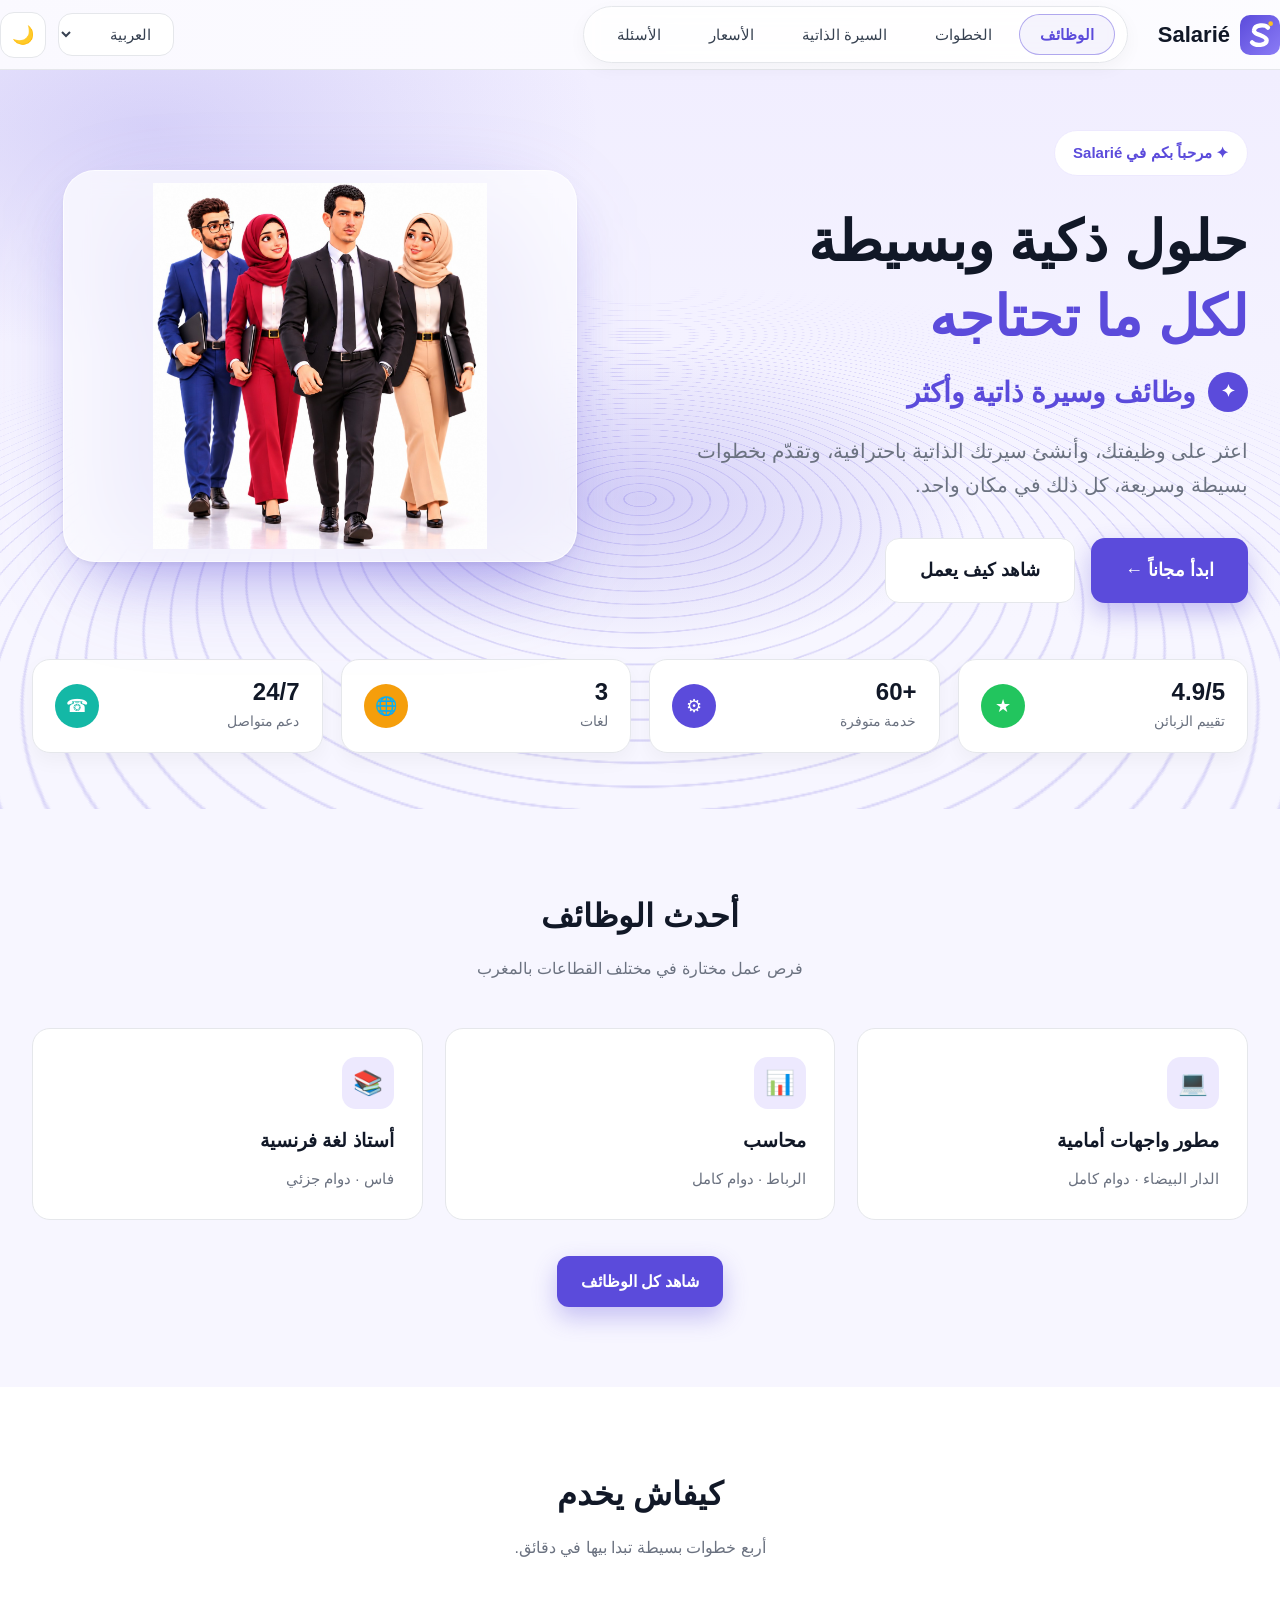
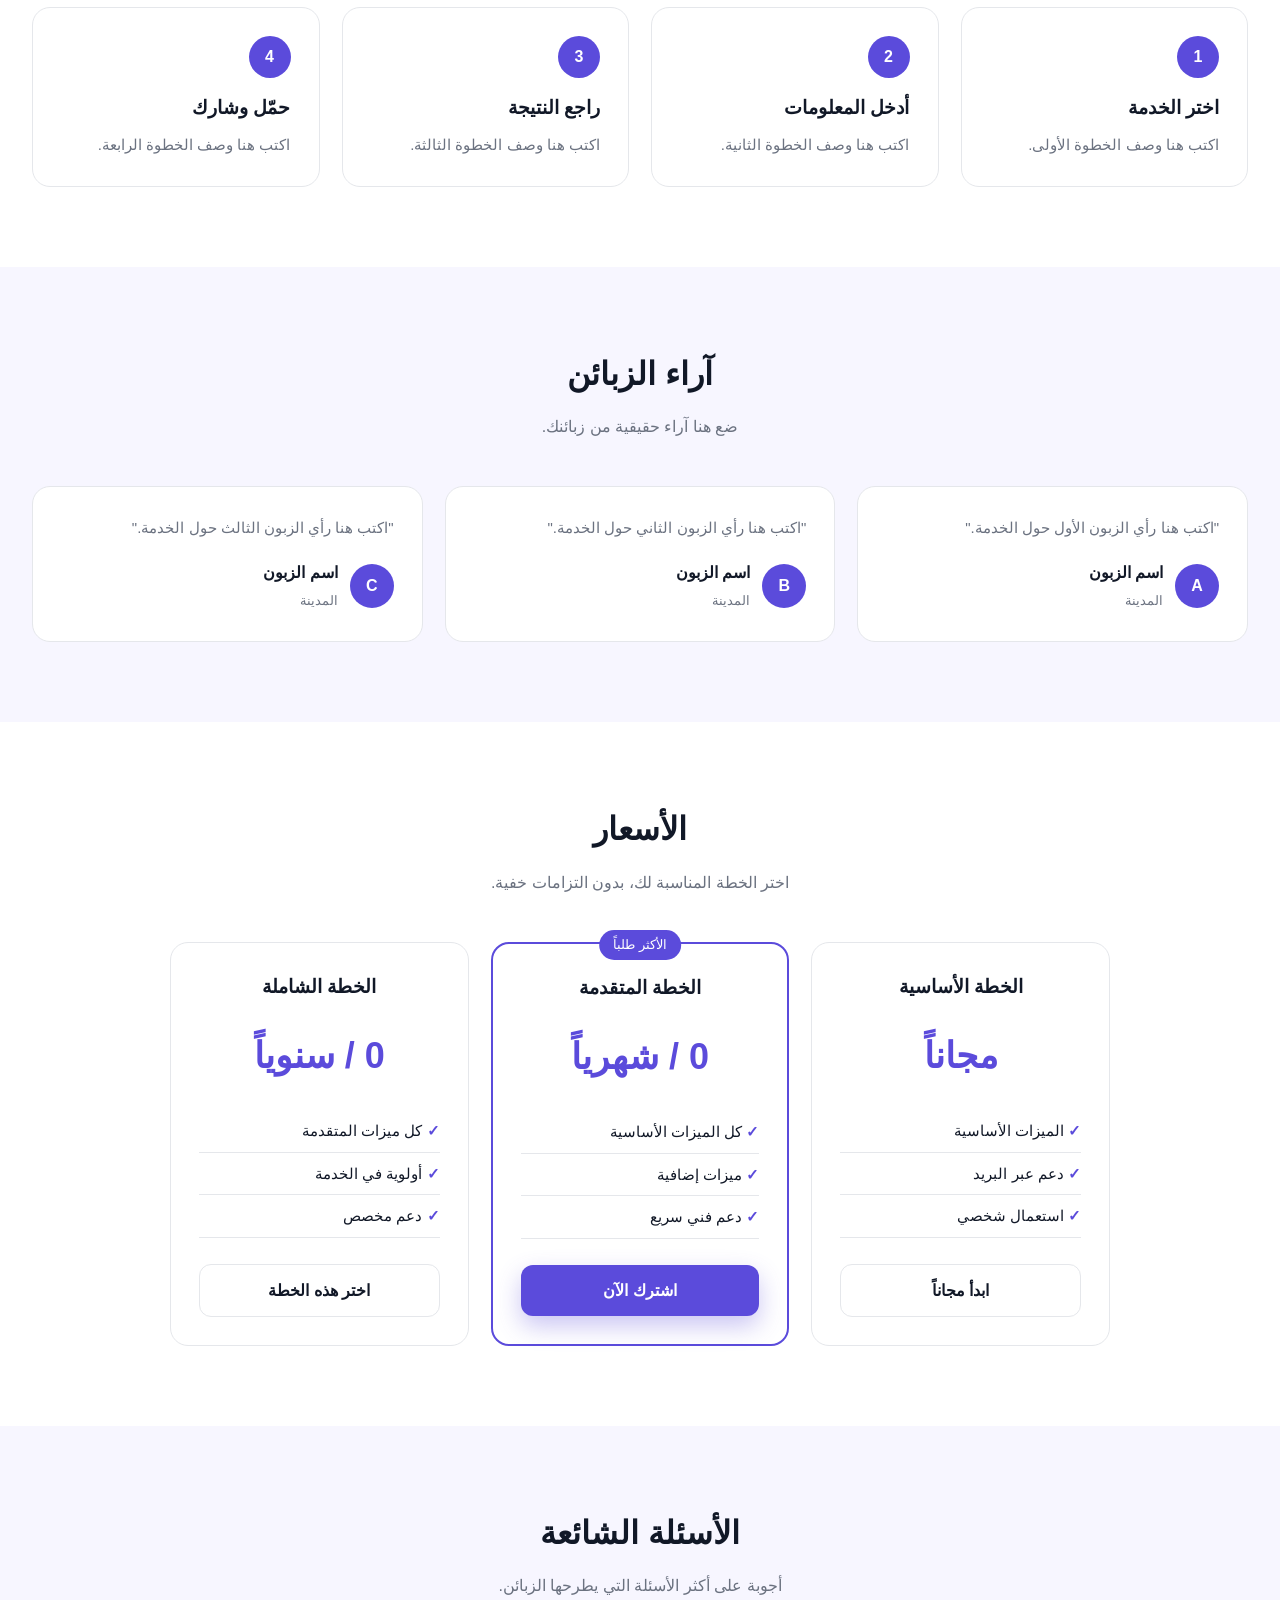
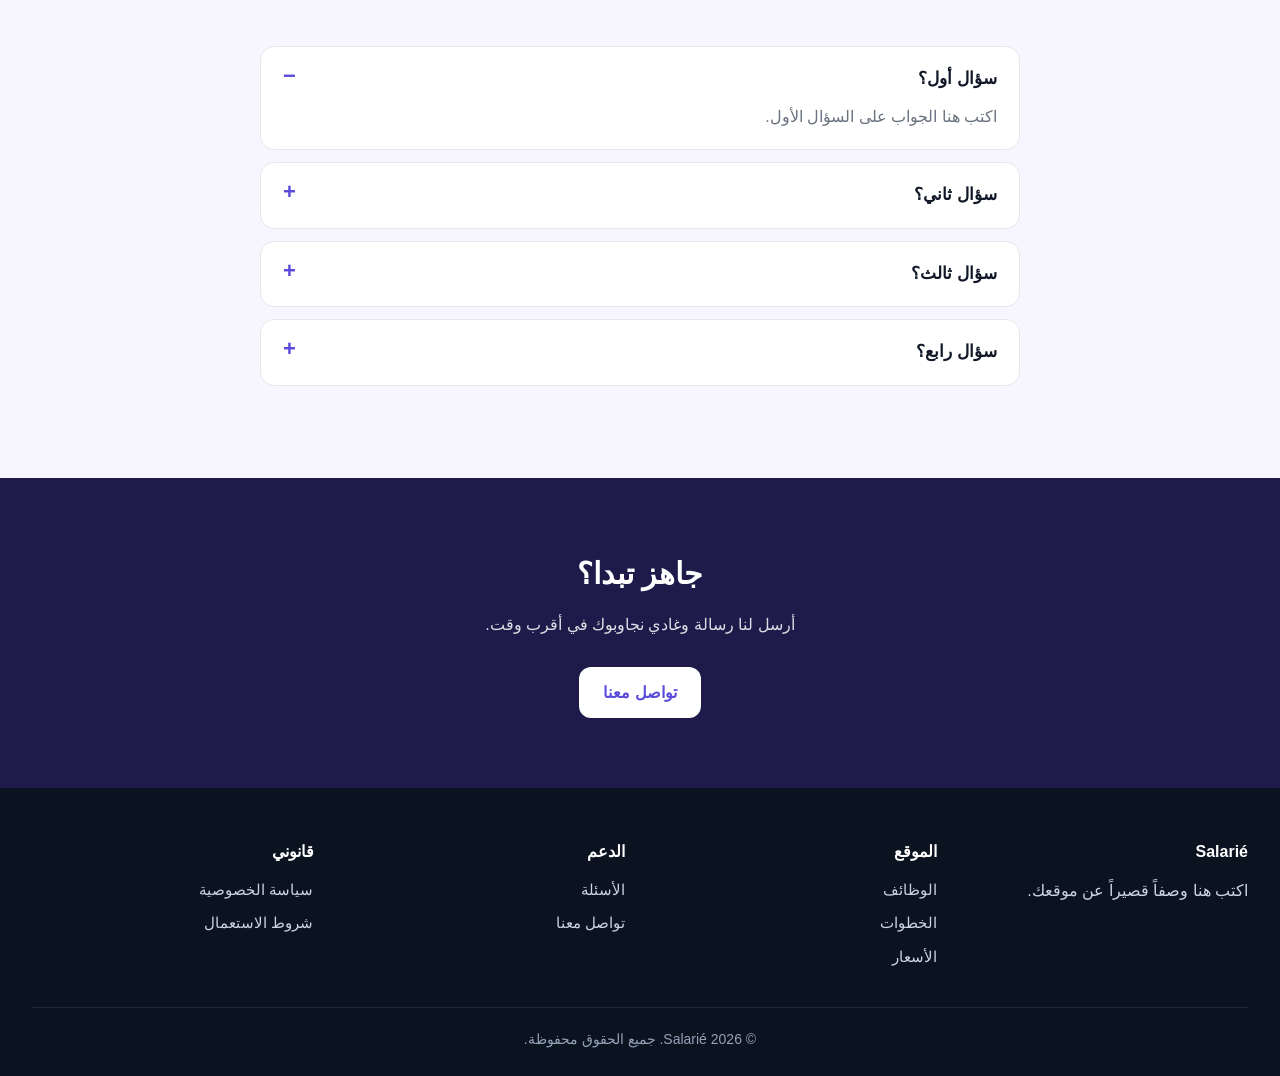
==== index.html @ 0818d5c4 "Add files via upload" ====
<!DOCTYPE html>
<html lang="ar" dir="rtl">
<head>
<meta charset="UTF-8">
<meta name="viewport" content="width=device-width, initial-scale=1.0">
<title>Salarié</title>
<meta name="description" content="Salarié: منصة للبحث عن الوظائف مع أداة لإنشاء السيرة الذاتية والتقديم بسهولة.">
<style>
:root{--primary:#5b4bdb;--primary-dark:#4a3ccc;--ink:#111827;--text2:#374151;--muted:#6b7280;--line:#e5e7eb;--bg:#f7f6ff;--hero-top:#f1eeff;--card:#ffffff;--alt:#ffffff;--pill:#ffffff;--soft:#ede9fe;--glow:#ddd6fe}
:root[data-theme="dark"]{--primary:#7c6cf0;--primary-dark:#6d5ce6;--ink:#f9fafb;--text2:#e5e7eb;--muted:#9ca3af;--line:#1f2937;--bg:#0b1020;--hero-top:#17133a;--card:#111827;--alt:#0f172a;--pill:#111827;--soft:#312e81;--glow:#312e81}
*{box-sizing:border-box;margin:0;padding:0}
html{scroll-behavior:smooth}
body{font-family:Tahoma,Arial,sans-serif;color:var(--ink);background:var(--bg);line-height:1.7;transition:background .3s,color .3s}
a{color:inherit;text-decoration:none}
button,select{font-family:inherit}
.container{max-width:1400px;margin:auto;padding:0 32px}

/* Header */
header{background:var(--card);border-bottom:1px solid var(--line);position:sticky;top:0;z-index:20}
.nav{display:flex;justify-content:space-between;align-items:center;gap:16px;flex-wrap:wrap;padding:6px 0}
.nav-main{display:flex;align-items:center;gap:30px;flex-wrap:wrap}
.logo{display:flex;align-items:center;gap:10px;font-size:22px;font-weight:bold;color:var(--ink)}
.logo-mark{width:40px;height:40px;flex-shrink:0}
.pill-links{display:flex;align-items:center;gap:24px;background:var(--pill);border:1px solid var(--line);border-radius:999px;padding:11px 28px;box-shadow:0 6px 18px rgba(0,0,0,.04)}
.pill-links a{color:var(--text2);font-size:15px;white-space:nowrap}
.pill-links a:hover{color:var(--primary)}
.nav-right{display:flex;align-items:center;gap:12px}
.lang{background:var(--card);color:var(--text2);border:1px solid var(--line);border-radius:14px;padding:11px 18px;font-size:15px;cursor:pointer}
.theme-btn{width:46px;height:46px;border-radius:14px;border:1px solid var(--line);background:var(--card);cursor:pointer;font-size:18px;display:inline-flex;align-items:center;justify-content:center}

/* Jobs dropdown */
.dropdown{position:relative}
.dropdown-menu{position:absolute;top:100%;left:50%;transform:translateX(-50%);min-width:190px;margin-top:12px;padding:8px;background:var(--card);border:1px solid var(--line);border-radius:14px;box-shadow:0 14px 30px rgba(0,0,0,.12);display:none;flex-direction:column;gap:4px;z-index:30}
.dropdown-menu::before{content:"";position:absolute;top:-12px;left:0;right:0;height:12px}
.dropdown:hover .dropdown-menu,.dropdown:focus-within .dropdown-menu{display:flex}
.dropdown-menu a{padding:10px 14px;border-radius:10px;color:var(--text2);white-space:nowrap}
.dropdown-menu a:hover{background:var(--soft);color:var(--primary)}

/* Buttons */
.btn{display:inline-flex;align-items:center;justify-content:center;gap:8px;padding:16px 34px;border-radius:14px;font-weight:bold;font-size:18px;transition:.2s;cursor:pointer;border:none}
.btn-primary{background:var(--primary);color:#fff;box-shadow:0 10px 24px rgba(91,75,219,.32)}
.btn-primary:hover{background:var(--primary-dark)}
.btn-ghost{background:var(--card);color:var(--ink);border:1px solid var(--line)}
.btn-ghost:hover{border-color:var(--primary);color:var(--primary)}
.btn-sm{padding:12px 24px;font-size:16px;border-radius:12px}

/* Hero */
.hero{position:relative;overflow:hidden;background:linear-gradient(180deg,var(--hero-top) 0%,var(--bg) 75%);padding:60px 0 56px}
.hero::before{content:"";position:absolute;inset:-10%;background:repeating-radial-gradient(circle at 78% 55%,transparent 0 40px,rgba(91,75,219,.12) 40px 41px);animation:rings 22s ease-in-out infinite;pointer-events:none}
@keyframes rings{0%{transform:scale(1)}50%{transform:scale(1.03) translate(-10px,6px)}100%{transform:scale(1)}}
.hero .container{position:relative;z-index:1}
.hero-grid{display:grid;grid-template-columns:1fr 1fr;gap:64px;align-items:center}
.hero-text{text-align:start}
.badge-pill{display:inline-flex;align-items:center;gap:8px;background:var(--card);border:1px solid var(--soft);color:var(--primary);padding:9px 18px;border-radius:999px;font-size:15px;font-weight:bold;margin-bottom:28px}
.hero h1{font-size:56px;line-height:1.35;font-weight:800;margin-bottom:14px}
.hero h1 .accent{color:var(--primary)}
.accent-line{display:inline-flex;align-items:center;gap:12px;font-size:28px;font-weight:bold;color:var(--primary);margin-bottom:18px}
.accent-line i{width:40px;height:40px;border-radius:50%;background:var(--primary);color:#fff;display:inline-flex;align-items:center;justify-content:center;font-style:normal;font-size:17px}
.hero-text p{font-size:20px;color:var(--muted);max-width:640px;margin-bottom:36px}
.hero-actions{display:flex;gap:16px;flex-wrap:wrap}
#rotate{display:inline-block;transition:opacity .4s ease,transform .4s ease}
#rotate.out{opacity:0;transform:translateY(-8px)}

.visual{position:relative;background:var(--card);border:1px solid var(--line);border-radius:28px;box-shadow:0 24px 60px rgba(91,75,219,.14);aspect-ratio:1.18;display:flex;align-items:center;justify-content:center;padding:22px;overflow:hidden}
.art-img{width:100%;height:100%;object-fit:contain;display:block}

/* Stats */
.stats{display:grid;grid-template-columns:repeat(4,1fr);gap:18px;margin-top:56px}
.stat{background:var(--card);border:1px solid var(--line);border-radius:18px;padding:18px 22px;display:flex;align-items:center;justify-content:space-between;gap:12px;box-shadow:0 8px 20px rgba(0,0,0,.04)}
.stat strong{display:block;font-size:24px;line-height:1.2}
.stat span{font-size:14px;color:var(--muted)}
.si{width:44px;height:44px;border-radius:50%;display:flex;align-items:center;justify-content:center;color:#fff;font-size:18px;flex-shrink:0}
.si.green{background:#22c55e}
.si.purple{background:var(--primary)}
.si.orange{background:#f59e0b}
.si.teal{background:#14b8a6}

/* Sections */
section{padding:80px 0}
.alt{background:var(--alt)}
.title{text-align:center;margin-bottom:12px;font-size:32px}
.lead{text-align:center;color:var(--muted);max-width:620px;margin:0 auto 46px}
.grid{display:grid;grid-template-columns:repeat(auto-fit,minmax(260px,1fr));gap:22px}
.card{background:var(--card);border:1px solid var(--line);border-radius:18px;padding:28px;transition:.2s}
.card:hover{transform:translateY(-4px);box-shadow:0 10px 25px rgba(0,0,0,.06)}
.card h3{font-size:19px;margin-bottom:8px}
.card p{color:var(--muted);font-size:15px}
.icon{width:52px;height:52px;border-radius:14px;background:var(--soft);display:flex;align-items:center;justify-content:center;font-size:24px;margin-bottom:16px}
.step-num{width:42px;height:42px;border-radius:50%;background:var(--primary);color:#fff;display:flex;align-items:center;justify-content:center;font-weight:bold;margin-bottom:14px}
.quote{font-size:16px;margin-bottom:18px}
.person{display:flex;align-items:center;gap:12px}
.avatar{width:44px;height:44px;border-radius:50%;background:var(--primary);color:#fff;display:flex;align-items:center;justify-content:center;font-weight:bold}
.person small{color:var(--muted)}

/* Pricing */
.plan{text-align:center;display:flex;flex-direction:column;position:relative}
.plan .price{font-size:36px;font-weight:bold;color:var(--primary);margin:14px 0 4px}
.plan ul{list-style:none;margin:20px 0 26px;text-align:start;flex:1}
.plan li{padding:8px 0;border-bottom:1px solid var(--line);font-size:15px}
.plan li::before{content:"✓ ";color:var(--primary);font-weight:bold}
.featured{border:2px solid var(--primary)}
.badge{position:absolute;top:-14px;left:50%;transform:translateX(-50%);background:var(--primary);color:#fff;padding:4px 14px;border-radius:999px;font-size:13px;white-space:nowrap}

/* FAQ */
.faq{max-width:760px;margin:auto}
details{background:var(--card);border:1px solid var(--line);border-radius:14px;padding:18px 22px;margin-bottom:12px}
summary{cursor:pointer;font-weight:bold;font-size:17px;list-style:none}
summary::-webkit-details-marker{display:none}
summary::after{content:"+";float:inline-end;color:var(--primary);font-size:22px;line-height:1}
details[open] summary::after{content:"−"}
details p{margin-top:10px;color:var(--muted)}

/* CTA */
.cta{background:#1e1b4b;color:#fff;text-align:center;padding:70px 20px}
.cta h2{font-size:30px;margin-bottom:12px}
.cta p{opacity:.85;margin-bottom:28px}
.cta .btn-primary{background:#fff;color:var(--primary);box-shadow:none}

/* Footer */
footer{background:#0b1220;color:#cbd5e1;padding:50px 0 24px}
.foot{display:grid;grid-template-columns:repeat(auto-fit,minmax(200px,1fr));gap:30px;margin-bottom:30px}
footer h4{color:#fff;margin-bottom:12px}
footer a{display:block;color:#cbd5e1;margin-bottom:8px;font-size:15px}
footer a:hover{color:#fff}
.copy{text-align:center;border-top:1px solid #1f2937;padding-top:20px;font-size:14px;color:#94a3b8}

@media(max-width:1000px){
  .hero-grid{grid-template-columns:1fr}
  .hero-text{text-align:center}
  .hero-text p{margin-left:auto;margin-right:auto}
  .hero-actions{justify-content:center}
  .accent-line{justify-content:center}
  .badge-pill{margin-left:auto;margin-right:auto}
  .visual{aspect-ratio:auto;height:440px}
  .stats{grid-template-columns:repeat(2,1fr)}
  .pill-links{display:none}
}
@media(max-width:600px){
  .container{padding:0 18px}
  .hero h1{font-size:34px}
  .title{font-size:26px}
}

/* Top bar takes a soft tint */
header{background:linear-gradient(90deg,color-mix(in srgb,var(--hero-top) 35%,var(--card)) 0%,color-mix(in srgb,var(--bg) 35%,var(--card)) 100%)}
header .container{position:relative;z-index:1}

/* ===== Animated vortex circles (hero) ===== */
.hero::before{content:none;animation:none}
.hero{isolation:isolate;
  background:
   radial-gradient(38% 30% at 50% 58%,color-mix(in srgb,var(--primary) 22%,transparent) 0%,transparent 70%),
   radial-gradient(50% 44% at 12% 8%,color-mix(in srgb,var(--primary) 18%,transparent) 0%,transparent 70%),
   linear-gradient(180deg,var(--hero-top) 0%,var(--bg) 75%)}
.hero-vortex{position:absolute;left:50%;top:58%;width:150%;aspect-ratio:1;z-index:0;pointer-events:none;
  transform:translate(-50%,-50%) perspective(760px) rotateX(62deg);transform-origin:50% 50%;opacity:.55;
  -webkit-mask-image:radial-gradient(closest-side,#000 50%,transparent 100%);
          mask-image:radial-gradient(closest-side,#000 50%,transparent 100%)}
.hero-vortex::before{content:"";position:absolute;inset:-20%;
  background:repeating-radial-gradient(circle at 50% 50%,transparent 0,transparent 15px,
   color-mix(in srgb,var(--primary) 34%,transparent) 15.5px,color-mix(in srgb,var(--primary) 34%,transparent) 16.5px,
   transparent 17px,transparent 18px)}
@media (prefers-reduced-motion:no-preference){.hero-vortex::before{animation:vortexBreathe 9s ease-in-out infinite}}
@keyframes vortexBreathe{0%,100%{transform:scale(1);opacity:.9}50%{transform:scale(1.045);opacity:1}}


/* ===== Nav pill: outlined active link like the reference ===== */
.pill-links{gap:6px;padding:7px 12px;background:color-mix(in srgb,var(--pill) 78%,transparent);-webkit-backdrop-filter:blur(8px);backdrop-filter:blur(8px)}
.pill-links>a,.pill-links>.dropdown>a{display:inline-block;padding:9px 20px;border:1.5px solid transparent;border-radius:999px;color:var(--text2);font-size:15px;line-height:1.4;transition:border-color .2s,color .2s,background .2s}
.pill-links>a:hover,.pill-links>.dropdown:hover>a,.pill-links>a:focus-visible,.pill-links>.dropdown>a:focus-visible,
.pill-links>a.active,.pill-links>.dropdown>a.active{border-color:color-mix(in srgb,var(--primary) 45%,transparent);color:var(--primary);background:color-mix(in srgb,var(--primary) 6%,transparent)}
.pill-links>a.active,.pill-links>.dropdown>a.active{font-weight:600}

/* Hero image frame: 4:3 image, rounded corners, glass card and soft glow */
.visual-wrap{position:relative;isolation:isolate;width:fit-content;max-width:100%;justify-self:center}
.visual-glow{position:absolute;left:6%;right:6%;top:12%;bottom:-2%;background:color-mix(in srgb,var(--primary) 30%,transparent);filter:blur(48px);border-radius:40px;z-index:-1;pointer-events:none}
.visual{position:relative;z-index:1;width:auto;height:auto;aspect-ratio:auto;padding:12px;border-radius:2rem;overflow:visible;background:color-mix(in srgb,var(--card) 72%,transparent);-webkit-backdrop-filter:blur(12px);backdrop-filter:blur(12px);border:1px solid color-mix(in srgb,#ffffff 70%,transparent);box-shadow:0 2px 4px color-mix(in srgb,var(--ink) 5%,transparent),0 28px 54px -26px color-mix(in srgb,var(--primary) 38%,transparent)}
.art-img{display:block;width:488px;max-width:100%;height:auto;aspect-ratio:4/3;object-fit:contain;border-radius:1.5rem}
@media(max-width:1000px){.visual-wrap{width:100%}.art-img{width:100%}}
</style>
</head>
<body>

<header>
  <div class="container nav">
    <div class="nav-main">
      <a class="logo" href="#">
        <svg class="logo-mark" viewBox="0 0 120 120" aria-hidden="true">
          <defs>
            <linearGradient id="lbg" x1="0" y1="0" x2="1" y2="1">
              <stop offset="0" stop-color="#5b4bdb"/>
              <stop offset="1" stop-color="#8b7cf6"/>
            </linearGradient>
          </defs>
          <rect width="120" height="120" rx="30" fill="url(#lbg)"/>
          <path d="M84 38 C76 28 44 28 42 46 C40 60 80 60 80 76 C80 92 46 94 36 82" fill="none" stroke="#ffffff" stroke-width="13" stroke-linecap="round" stroke-linejoin="round"/>
          <circle cx="92" cy="26" r="7" fill="#fbbf24"/>
        </svg>
        <span>Salarié</span>
      </a>
      <nav class="pill-links">
        <div class="dropdown">
          <a class="active" href="#jobs" data-i18n="nav.jobs">الوظائف</a>
          <div class="dropdown-menu">
            <a href="jobs.html?sector=public" data-i18n="sector.public">القطاع العام</a>
            <a href="jobs.html?sector=private" data-i18n="sector.private">القطاع الخاص</a>
          </div>
        </div>
        <a href="#steps" data-i18n="nav.steps">الخطوات</a>
        <a href="jobs.html#cv" data-i18n="nav.cv">السيرة الذاتية</a>
        <a href="#pricing" data-i18n="nav.pricing">الأسعار</a>
        <a href="#faq" data-i18n="nav.faq">الأسئلة</a>
      </nav>
    </div>
    <div class="nav-right">
      <select class="lang" id="langSelect" aria-label="Language">
        <option value="ar">العربية</option>
        <option value="fr">Français</option>
        <option value="en">English</option>
      </select>
      <button class="theme-btn" id="themeBtn" type="button" aria-label="Dark mode">🌙</button>
    </div>
  </div>
</header>

<div class="hero">
  <div class="hero-vortex"></div>
  <div class="container">
    <div class="hero-grid">
      <div class="hero-text">
        <span class="badge-pill" data-i18n="hero.pill">✦ مرحباً بكم في Salarié</span>
        <h1><span id="h1a" data-i18n="hero.h1">حلول ذكية وبسيطة</span><br><span class="accent" id="rotate">لكل ما تحتاجه</span></h1>
        <div class="accent-line"><i>✦</i><span data-i18n="hero.accent">وظائف وسيرة ذاتية وأكثر</span></div>
        <p data-i18n="hero.lead">اعثر على وظيفتك، وأنشئ سيرتك الذاتية باحترافية، وتقدّم بخطوات بسيطة وسريعة، كل ذلك في مكان واحد.</p>
        <div class="hero-actions">
          <a class="btn btn-primary" href="#jobs" data-i18n="hero.btn1">ابدأ مجاناً ←</a>
          <a class="btn btn-ghost" href="#steps" data-i18n="hero.btn2">شاهد كيف يعمل</a>
        </div>
      </div>
      <div class="visual-wrap"><div class="visual-glow" aria-hidden="true"></div><div class="visual">
        <img class="art-img" src="hero-teachers.jpg" alt="مجموعة من المعلمين والمعلمات يسيرون معاً" data-i18n-alt="hero.alt">
      </div></div>
    </div>

    <div class="stats">
      <div class="stat"><div><strong>4.9/5</strong><span data-i18n="stat.rating">تقييم الزبائن</span></div><div class="si green">★</div></div>
      <div class="stat"><div><strong>+60</strong><span data-i18n="stat.services">خدمة متوفرة</span></div><div class="si purple">⚙</div></div>
      <div class="stat"><div><strong>3</strong><span data-i18n="stat.languages">لغات</span></div><div class="si orange">🌐</div></div>
      <div class="stat"><div><strong>24/7</strong><span data-i18n="stat.support">دعم متواصل</span></div><div class="si teal">☎</div></div>
    </div>
  </div>
</div>

<section id="jobs">
  <div class="container">
    <h2 class="title" data-i18n="jobs.title">أحدث الوظائف</h2>
    <p class="lead" data-i18n="jobs.lead">فرص عمل مختارة في مختلف القطاعات بالمغرب</p>
    <div class="grid">
      <div class="card"><div class="icon">💻</div><h3 data-i18n="job1.title">مطور واجهات أمامية</h3><p data-i18n="job1.meta">الدار البيضاء · دوام كامل</p></div>
      <div class="card"><div class="icon">📊</div><h3 data-i18n="job2.title">محاسب</h3><p data-i18n="job2.meta">الرباط · دوام كامل</p></div>
      <div class="card"><div class="icon">📚</div><h3 data-i18n="job3.title">أستاذ لغة فرنسية</h3><p data-i18n="job3.meta">فاس · دوام جزئي</p></div>
    </div>
    <div style="text-align:center;margin-top:36px">
      <a class="btn btn-primary btn-sm" href="jobs.html" data-i18n="jobs.more">شاهد كل الوظائف</a>
    </div>
  </div>
</section>

<section id="steps" class="alt">
  <div class="container">
    <h2 class="title" data-i18n="steps.title">كيفاش يخدم</h2>
    <p class="lead" data-i18n="steps.lead">أربع خطوات بسيطة تبدا بيها في دقائق.</p>
    <div class="grid">
      <div class="card"><div class="step-num">1</div><h3 data-i18n="step1.title">اختر الخدمة</h3><p data-i18n="step1.text">اكتب هنا وصف الخطوة الأولى.</p></div>
      <div class="card"><div class="step-num">2</div><h3 data-i18n="step2.title">أدخل المعلومات</h3><p data-i18n="step2.text">اكتب هنا وصف الخطوة الثانية.</p></div>
      <div class="card"><div class="step-num">3</div><h3 data-i18n="step3.title">راجع النتيجة</h3><p data-i18n="step3.text">اكتب هنا وصف الخطوة الثالثة.</p></div>
      <div class="card"><div class="step-num">4</div><h3 data-i18n="step4.title">حمّل وشارك</h3><p data-i18n="step4.text">اكتب هنا وصف الخطوة الرابعة.</p></div>
    </div>
  </div>
</section>

<section id="testimonials">
  <div class="container">
    <h2 class="title" data-i18n="testi.title">آراء الزبائن</h2>
    <p class="lead" data-i18n="testi.lead">ضع هنا آراء حقيقية من زبائنك.</p>
    <div class="grid">
      <div class="card"><p class="quote" data-i18n="testi.q1">"اكتب هنا رأي الزبون الأول حول الخدمة."</p><div class="person"><div class="avatar">A</div><div><strong data-i18n="testi.name">اسم الزبون</strong><br><small data-i18n="testi.city">المدينة</small></div></div></div>
      <div class="card"><p class="quote" data-i18n="testi.q2">"اكتب هنا رأي الزبون الثاني حول الخدمة."</p><div class="person"><div class="avatar">B</div><div><strong data-i18n="testi.name">اسم الزبون</strong><br><small data-i18n="testi.city">المدينة</small></div></div></div>
      <div class="card"><p class="quote" data-i18n="testi.q3">"اكتب هنا رأي الزبون الثالث حول الخدمة."</p><div class="person"><div class="avatar">C</div><div><strong data-i18n="testi.name">اسم الزبون</strong><br><small data-i18n="testi.city">المدينة</small></div></div></div>
    </div>
  </div>
</section>

<section id="pricing" class="alt">
  <div class="container">
    <h2 class="title" data-i18n="pricing.title">الأسعار</h2>
    <p class="lead" data-i18n="pricing.lead">اختر الخطة المناسبة لك، بدون التزامات خفية.</p>
    <div class="grid" style="max-width:940px;margin:auto">
      <div class="card plan">
        <h3 data-i18n="plan1.name">الخطة الأساسية</h3>
        <div class="price" data-i18n="plan1.price">مجاناً</div>
        <ul><li data-i18n="plan1.b1">الميزات الأساسية</li><li data-i18n="plan1.b2">دعم عبر البريد</li><li data-i18n="plan1.b3">استعمال شخصي</li></ul>
        <a class="btn btn-ghost btn-sm" href="#contact" style="justify-content:center" data-i18n="plan1.cta">ابدأ مجاناً</a>
      </div>
      <div class="card plan featured">
        <span class="badge" data-i18n="pricing.badge">الأكثر طلباً</span>
        <h3 data-i18n="plan2.name">الخطة المتقدمة</h3>
        <div class="price" data-i18n="plan2.price">0 / شهرياً</div>
        <ul><li data-i18n="plan2.b1">كل الميزات الأساسية</li><li data-i18n="plan2.b2">ميزات إضافية</li><li data-i18n="plan2.b3">دعم فني سريع</li></ul>
        <a class="btn btn-primary btn-sm" href="#contact" style="justify-content:center" data-i18n="plan2.cta">اشترك الآن</a>
      </div>
      <div class="card plan">
        <h3 data-i18n="plan3.name">الخطة الشاملة</h3>
        <div class="price" data-i18n="plan3.price">0 / سنوياً</div>
        <ul><li data-i18n="plan3.b1">كل ميزات المتقدمة</li><li data-i18n="plan3.b2">أولوية في الخدمة</li><li data-i18n="plan3.b3">دعم مخصص</li></ul>
        <a class="btn btn-ghost btn-sm" href="#contact" style="justify-content:center" data-i18n="plan3.cta">اختر هذه الخطة</a>
      </div>
    </div>
  </div>
</section>

<section id="faq">
  <div class="container">
    <h2 class="title" data-i18n="faq.title">الأسئلة الشائعة</h2>
    <p class="lead" data-i18n="faq.lead">أجوبة على أكثر الأسئلة التي يطرحها الزبائن.</p>
    <div class="faq">
      <details open><summary data-i18n="faq.q1">سؤال أول؟</summary><p data-i18n="faq.a1">اكتب هنا الجواب على السؤال الأول.</p></details>
      <details><summary data-i18n="faq.q2">سؤال ثاني؟</summary><p data-i18n="faq.a2">اكتب هنا الجواب على السؤال الثاني.</p></details>
      <details><summary data-i18n="faq.q3">سؤال ثالث؟</summary><p data-i18n="faq.a3">اكتب هنا الجواب على السؤال الثالث.</p></details>
      <details><summary data-i18n="faq.q4">سؤال رابع؟</summary><p data-i18n="faq.a4">اكتب هنا الجواب على السؤال الرابع.</p></details>
    </div>
  </div>
</section>

<div class="cta" id="contact">
  <h2 data-i18n="cta.title">جاهز تبدا؟</h2>
  <p data-i18n="cta.text">أرسل لنا رسالة وغادي نجاوبوك في أقرب وقت.</p>
  <a class="btn btn-primary btn-sm" href="mailto:contact@example.com" data-i18n="cta.btn">تواصل معنا</a>
</div>

<footer>
  <div class="container">
    <div class="foot">
      <div>
        <h4>Salarié</h4>
        <p data-i18n="footer.desc">اكتب هنا وصفاً قصيراً عن موقعك.</p>
      </div>
      <div>
        <h4 data-i18n="footer.h2">الموقع</h4>
        <a href="#jobs" data-i18n="nav.jobs">الوظائف</a>
        <a href="#steps" data-i18n="nav.steps">الخطوات</a>
        <a href="#pricing" data-i18n="nav.pricing">الأسعار</a>
      </div>
      <div>
        <h4 data-i18n="footer.h3">الدعم</h4>
        <a href="#faq" data-i18n="nav.faq">الأسئلة الشائعة</a>
        <a href="#contact" data-i18n="cta.btn">تواصل معنا</a>
      </div>
      <div>
        <h4 data-i18n="footer.h4">قانوني</h4>
        <a href="#" data-i18n="footer.privacy">سياسة الخصوصية</a>
        <a href="#" data-i18n="footer.terms">شروط الاستعمال</a>
      </div>
    </div>
    <div class="copy" data-i18n="footer.copy">© 2026 Salarié. جميع الحقوق محفوظة.</div>
  </div>
</footer>

<script>
  const T = {
    ar: {
      "nav.jobs": "الوظائف", "sector.public": "القطاع العام", "sector.private": "القطاع الخاص",
      "nav.steps": "الخطوات", "nav.cv": "السيرة الذاتية", "nav.pricing": "الأسعار", "nav.faq": "الأسئلة",
      "hero.pill": "✦ مرحباً بكم في Salarié", "hero.h1": "حلول ذكية وبسيطة",
      "hero.words": ["لكل ما تحتاجه", "بكل سهولة", "في أي وقت"],
      "hero.accent": "وظائف وسيرة ذاتية وأكثر",
      "hero.lead": "اعثر على وظيفتك، وأنشئ سيرتك الذاتية باحترافية، وتقدّم بخطوات بسيطة وسريعة، كل ذلك في مكان واحد.",
      "hero.btn1": "ابدأ مجاناً ←", "hero.btn2": "شاهد كيف يعمل", "hero.alt": "مجموعة من المعلمين والمعلمات يسيرون معاً",
      "stat.rating": "تقييم الزبائن", "stat.services": "خدمة متوفرة", "stat.languages": "لغات", "stat.support": "دعم متواصل",
      "jobs.title": "أحدث الوظائف", "jobs.lead": "فرص عمل مختارة في مختلف القطاعات بالمغرب", "jobs.more": "شاهد كل الوظائف",
      "job1.title": "مطور واجهات أمامية", "job1.meta": "الدار البيضاء · دوام كامل",
      "job2.title": "محاسب", "job2.meta": "الرباط · دوام كامل",
      "job3.title": "أستاذ لغة فرنسية", "job3.meta": "فاس · دوام جزئي",
      "steps.title": "كيفاش يخدم", "steps.lead": "أربع خطوات بسيطة تبدا بيها في دقائق.",
      "step1.title": "اختر الخدمة", "step1.text": "اكتب هنا وصف الخطوة الأولى.",
      "step2.title": "أدخل المعلومات", "step2.text": "اكتب هنا وصف الخطوة الثانية.",
      "step3.title": "راجع النتيجة", "step3.text": "اكتب هنا وصف الخطوة الثالثة.",
      "step4.title": "حمّل وشارك", "step4.text": "اكتب هنا وصف الخطوة الرابعة.",
      "testi.title": "آراء الزبائن", "testi.lead": "ضع هنا آراء حقيقية من زبائنك.",
      "testi.q1": "\"اكتب هنا رأي الزبون الأول حول الخدمة.\"", "testi.q2": "\"اكتب هنا رأي الزبون الثاني حول الخدمة.\"", "testi.q3": "\"اكتب هنا رأي الزبون الثالث حول الخدمة.\"",
      "testi.name": "اسم الزبون", "testi.city": "المدينة",
      "pricing.title": "الأسعار", "pricing.lead": "اختر الخطة المناسبة لك، بدون التزامات خفية.", "pricing.badge": "الأكثر طلباً",
      "plan1.name": "الخطة الأساسية", "plan1.price": "مجاناً", "plan1.b1": "الميزات الأساسية", "plan1.b2": "دعم عبر البريد", "plan1.b3": "استعمال شخصي", "plan1.cta": "ابدأ مجاناً",
      "plan2.name": "الخطة المتقدمة", "plan2.price": "0 / شهرياً", "plan2.b1": "كل الميزات الأساسية", "plan2.b2": "ميزات إضافية", "plan2.b3": "دعم فني سريع", "plan2.cta": "اشترك الآن",
      "plan3.name": "الخطة الشاملة", "plan3.price": "0 / سنوياً", "plan3.b1": "كل ميزات المتقدمة", "plan3.b2": "أولوية في الخدمة", "plan3.b3": "دعم مخصص", "plan3.cta": "اختر هذه الخطة",
      "faq.title": "الأسئلة الشائعة", "faq.lead": "أجوبة على أكثر الأسئلة التي يطرحها الزبائن.",
      "faq.q1": "سؤال أول؟", "faq.a1": "اكتب هنا الجواب على السؤال الأول.",
      "faq.q2": "سؤال ثاني؟", "faq.a2": "اكتب هنا الجواب على السؤال الثاني.",
      "faq.q3": "سؤال ثالث؟", "faq.a3": "اكتب هنا الجواب على السؤال الثالث.",
      "faq.q4": "سؤال رابع؟", "faq.a4": "اكتب هنا الجواب على السؤال الرابع.",
      "cta.title": "جاهز تبدا؟", "cta.text": "أرسل لنا رسالة وغادي نجاوبوك في أقرب وقت.", "cta.btn": "تواصل معنا",
      "footer.desc": "اكتب هنا وصفاً قصيراً عن موقعك.", "footer.h2": "الموقع", "footer.h3": "الدعم", "footer.h4": "قانوني",
      "footer.privacy": "سياسة الخصوصية", "footer.terms": "شروط الاستعمال", "footer.copy": "© 2026 Salarié. جميع الحقوق محفوظة."
    },
    fr: {
      "nav.jobs": "Emplois", "sector.public": "Secteur public", "sector.private": "Secteur privé",
      "nav.steps": "Étapes", "nav.cv": "CV", "nav.pricing": "Tarifs", "nav.faq": "FAQ",
      "hero.pill": "✦ Bienvenue sur Salarié", "hero.h1": "Des solutions simples et intelligentes",
      "hero.words": ["pour tout ce dont vous avez besoin", "en toute simplicité", "à tout moment"],
      "hero.accent": "Emplois, CV et plus",
      "hero.lead": "Trouvez un emploi, créez votre CV et postulez en quelques étapes simples.",
      "hero.btn1": "Commencer gratuitement →", "hero.btn2": "Voir comment ça marche", "hero.alt": "Un groupe d’enseignants qui marchent ensemble",
      "stat.rating": "Note des clients", "stat.services": "Services disponibles", "stat.languages": "Langues", "stat.support": "Support continu",
      "jobs.title": "Dernières offres", "jobs.lead": "Des offres d’emploi sélectionnées dans tous les secteurs au Maroc", "jobs.more": "Voir toutes les offres",
      "job1.title": "Développeur front-end", "job1.meta": "Casablanca · Temps plein",
      "job2.title": "Comptable", "job2.meta": "Rabat · Temps plein",
      "job3.title": "Professeur de français", "job3.meta": "Fès · Temps partiel",
      "steps.title": "Comment ça marche", "steps.lead": "Quatre étapes simples pour commencer en quelques minutes.",
      "step1.title": "Choisissez un service", "step1.text": "Écrivez ici la description de la première étape.",
      "step2.title": "Saisissez vos informations", "step2.text": "Écrivez ici la description de la deuxième étape.",
      "step3.title": "Vérifiez le résultat", "step3.text": "Écrivez ici la description de la troisième étape.",
      "step4.title": "Téléchargez et partagez", "step4.text": "Écrivez ici la description de la quatrième étape.",
      "testi.title": "Avis clients", "testi.lead": "Ajoutez ici les avis réels de vos clients.",
      "testi.q1": "« Écrivez ici l’avis du premier client sur le service. »", "testi.q2": "« Écrivez ici l’avis du deuxième client sur le service. »", "testi.q3": "« Écrivez ici l’avis du troisième client sur le service. »",
      "testi.name": "Nom du client", "testi.city": "Ville",
      "pricing.title": "Tarifs", "pricing.lead": "Choisissez le forfait qui vous convient, sans engagement caché.", "pricing.badge": "Le plus demandé",
      "plan1.name": "Forfait de base", "plan1.price": "Gratuit", "plan1.b1": "Fonctionnalités de base", "plan1.b2": "Support par e-mail", "plan1.b3": "Usage personnel", "plan1.cta": "Commencer gratuitement",
      "plan2.name": "Forfait avancé", "plan2.price": "0 / mois", "plan2.b1": "Toutes les fonctionnalités de base", "plan2.b2": "Fonctionnalités supplémentaires", "plan2.b3": "Support technique rapide", "plan2.cta": "S’abonner",
      "plan3.name": "Forfait complet", "plan3.price": "0 / an", "plan3.b1": "Tout le forfait avancé", "plan3.b2": "Service prioritaire", "plan3.b3": "Support dédié", "plan3.cta": "Choisir ce forfait",
      "faq.title": "Questions fréquentes", "faq.lead": "Réponses aux questions les plus fréquentes de nos clients.",
      "faq.q1": "Première question ?", "faq.a1": "Écrivez ici la réponse à la première question.",
      "faq.q2": "Deuxième question ?", "faq.a2": "Écrivez ici la réponse à la deuxième question.",
      "faq.q3": "Troisième question ?", "faq.a3": "Écrivez ici la réponse à la troisième question.",
      "faq.q4": "Quatrième question ?", "faq.a4": "Écrivez ici la réponse à la quatrième question.",
      "cta.title": "Prêt à commencer ?", "cta.text": "Envoyez-nous un message, nous vous répondrons dans les plus brefs délais.", "cta.btn": "Contactez-nous",
      "footer.desc": "Décrivez brièvement votre site ici.", "footer.h2": "Site", "footer.h3": "Support", "footer.h4": "Mentions légales",
      "footer.privacy": "Politique de confidentialité", "footer.terms": "Conditions d’utilisation", "footer.copy": "© 2026 Salarié. Tous droits réservés."
    },
    en: {
      "nav.jobs": "Jobs", "sector.public": "Public sector", "sector.private": "Private sector",
      "nav.steps": "Steps", "nav.cv": "Resume", "nav.pricing": "Pricing", "nav.faq": "FAQ",
      "hero.pill": "✦ Welcome to Salarié", "hero.h1": "Smart and simple solutions",
      "hero.words": ["for everything you need", "made simple", "anytime"],
      "hero.accent": "Jobs, resume and more",
      "hero.lead": "Find jobs, build your resume, and apply in a few simple steps.",
      "hero.btn1": "Start for free →", "hero.btn2": "See how it works", "hero.alt": "A group of teachers walking together",
      "stat.rating": "Customer rating", "stat.services": "Services available", "stat.languages": "Languages", "stat.support": "Ongoing support",
      "jobs.title": "Latest jobs", "jobs.lead": "Selected job opportunities across sectors in Morocco", "jobs.more": "See all jobs",
      "job1.title": "Front-end developer", "job1.meta": "Casablanca · Full-time",
      "job2.title": "Accountant", "job2.meta": "Rabat · Full-time",
      "job3.title": "French teacher", "job3.meta": "Fez · Part-time",
      "steps.title": "How it works", "steps.lead": "Four simple steps to get started in minutes.",
      "step1.title": "Choose a service", "step1.text": "Write the description of step one here.",
      "step2.title": "Enter your information", "step2.text": "Write the description of step two here.",
      "step3.title": "Review the result", "step3.text": "Write the description of step three here.",
      "step4.title": "Download and share", "step4.text": "Write the description of step four here.",
      "testi.title": "Customer reviews", "testi.lead": "Add real reviews from your customers here.",
      "testi.q1": "\"Write the first customer review about the service here.\"", "testi.q2": "\"Write the second customer review about the service here.\"", "testi.q3": "\"Write the third customer review about the service here.\"",
      "testi.name": "Customer name", "testi.city": "City",
      "pricing.title": "Pricing", "pricing.lead": "Choose the plan that fits you, with no hidden commitments.", "pricing.badge": "Most popular",
      "plan1.name": "Basic plan", "plan1.price": "Free", "plan1.b1": "Core features", "plan1.b2": "Email support", "plan1.b3": "Personal use", "plan1.cta": "Start free",
      "plan2.name": "Advanced plan", "plan2.price": "0 / month", "plan2.b1": "All core features", "plan2.b2": "Extra features", "plan2.b3": "Fast technical support", "plan2.cta": "Subscribe now",
      "plan3.name": "Complete plan", "plan3.price": "0 / year", "plan3.b1": "Everything in Advanced", "plan3.b2": "Priority service", "plan3.b3": "Dedicated support", "plan3.cta": "Choose this plan",
      "faq.title": "Frequently asked questions", "faq.lead": "Answers to the questions customers ask most often.",
      "faq.q1": "First question?", "faq.a1": "Write the answer to the first question here.",
      "faq.q2": "Second question?", "faq.a2": "Write the answer to the second question here.",
      "faq.q3": "Third question?", "faq.a3": "Write the answer to the third question here.",
      "faq.q4": "Fourth question?", "faq.a4": "Write the answer to the fourth question here.",
      "cta.title": "Ready to start?", "cta.text": "Send us a message and we will get back to you as soon as possible.", "cta.btn": "Contact us",
      "footer.desc": "Write a short description of your site here.", "footer.h2": "Site", "footer.h3": "Support", "footer.h4": "Legal",
      "footer.privacy": "Privacy policy", "footer.terms": "Terms of use", "footer.copy": "© 2026 Salarié. All rights reserved."
    }
  };

  const rotateEl = document.getElementById("rotate");
  let words = T.ar["hero.words"];
  let wordIndex = 0;
  let rotateTimer = null;

  function startRotation() {
    clearInterval(rotateTimer);
    rotateTimer = setInterval(() => {
      rotateEl.classList.add("out");
      setTimeout(() => {
        wordIndex = (wordIndex + 1) % words.length;
        rotateEl.textContent = words[wordIndex];
        rotateEl.classList.remove("out");
      }, 400);
    }, 2600);
  }

  function setLanguage(lang) {
    const d = T[lang];
    document.documentElement.lang = lang;
    document.documentElement.dir = lang === "ar" ? "rtl" : "ltr";
    document.querySelectorAll("[data-i18n]").forEach(el => {
      const value = d[el.dataset.i18n];
      if (value !== undefined) el.textContent = value;
    });
    document.querySelectorAll("[data-i18n-alt]").forEach(el => {
      el.alt = d[el.dataset.i18nAlt];
    });
    words = d["hero.words"];
    wordIndex = 0;
    rotateEl.textContent = words[0];
    startRotation();
    document.getElementById("langSelect").value = lang;
    try { localStorage.setItem("lang", lang); } catch (e) {}
  }

  function setTheme(theme) {
    document.documentElement.setAttribute("data-theme", theme);
    document.getElementById("themeBtn").textContent = theme === "dark" ? "☀️" : "🌙";
    try { localStorage.setItem("theme", theme); } catch (e) {}
  }

  document.getElementById("langSelect").addEventListener("change", e => setLanguage(e.target.value));
  document.getElementById("themeBtn").addEventListener("click", () => {
    setTheme(document.documentElement.getAttribute("data-theme") === "dark" ? "light" : "dark");
  });

  let savedLang = null, savedTheme = null;
  try {
    savedLang = localStorage.getItem("lang");
    savedTheme = localStorage.getItem("theme");
  } catch (e) {}
  const prefersDark = window.matchMedia && window.matchMedia("(prefers-color-scheme: dark)").matches;
  setTheme(savedTheme || (prefersDark ? "dark" : "light"));
  setLanguage(T[savedLang] ? savedLang : "ar");
</script>

</body>
</html>
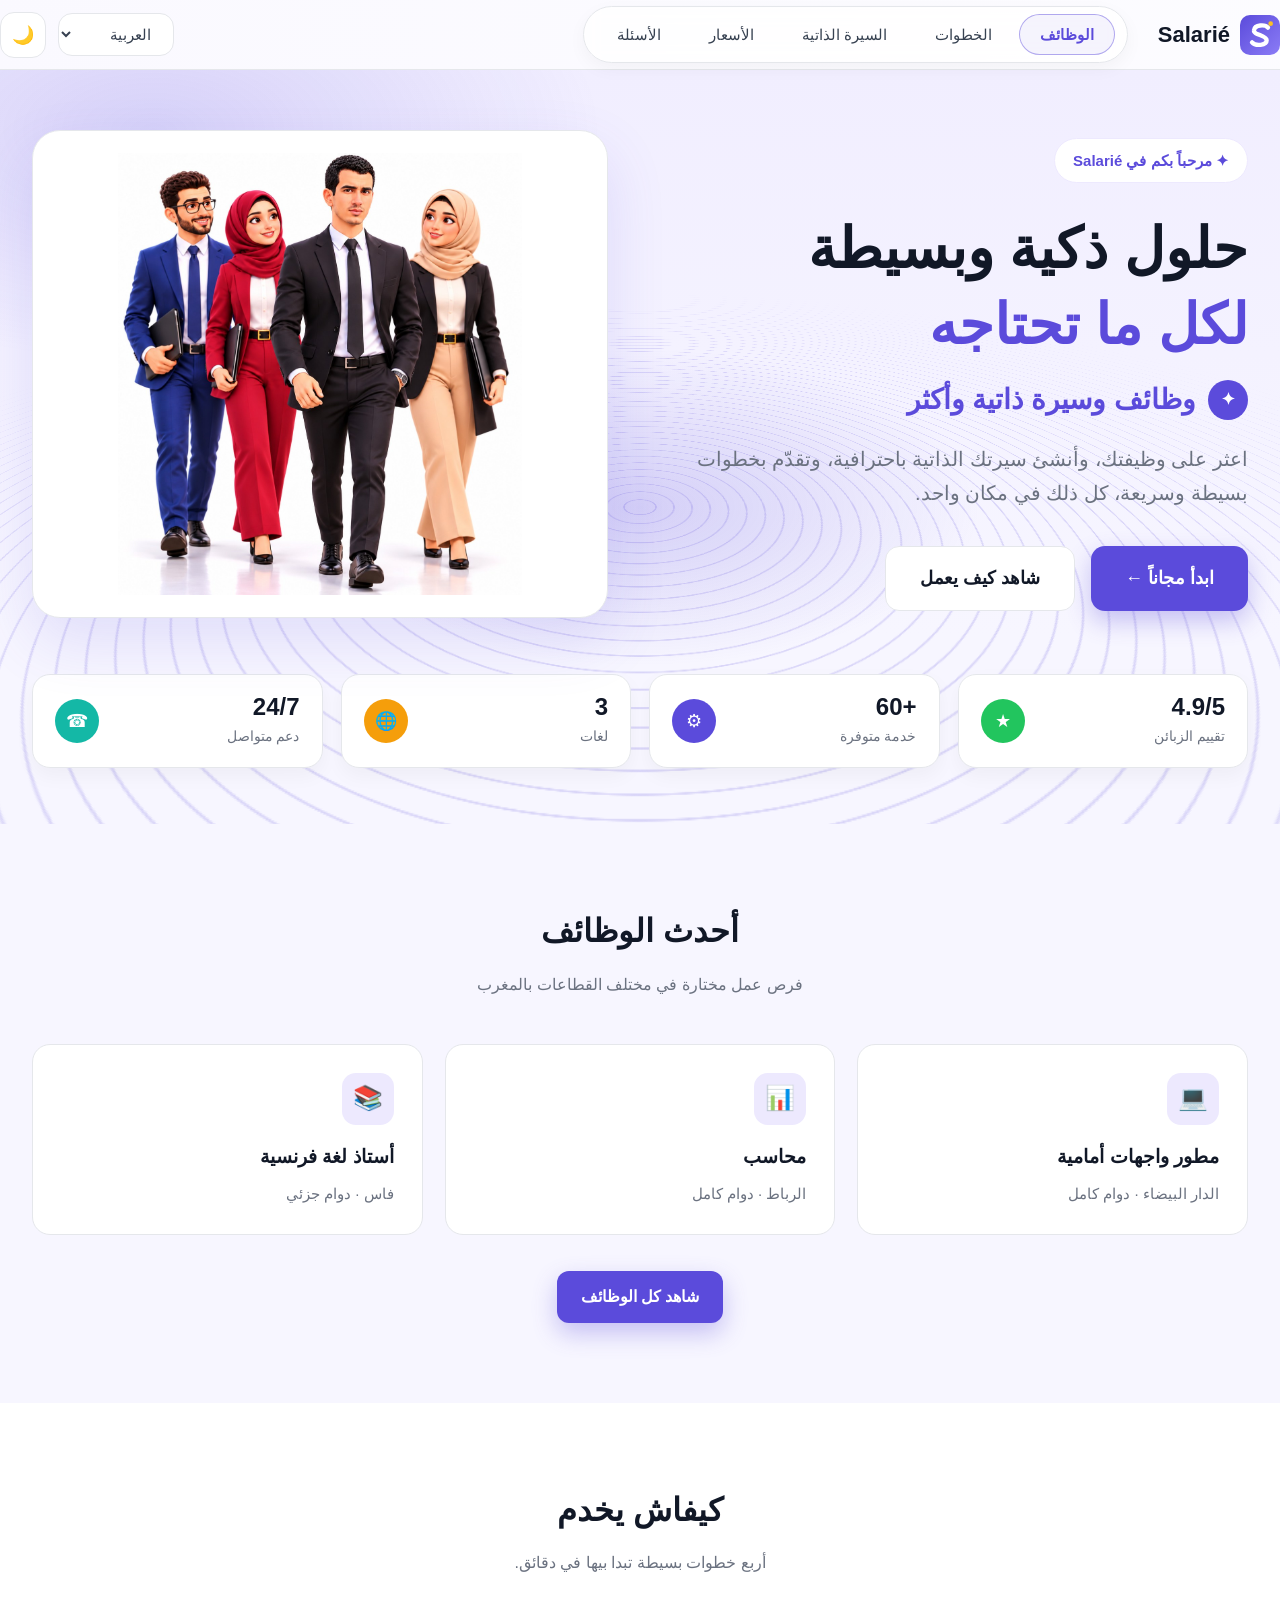
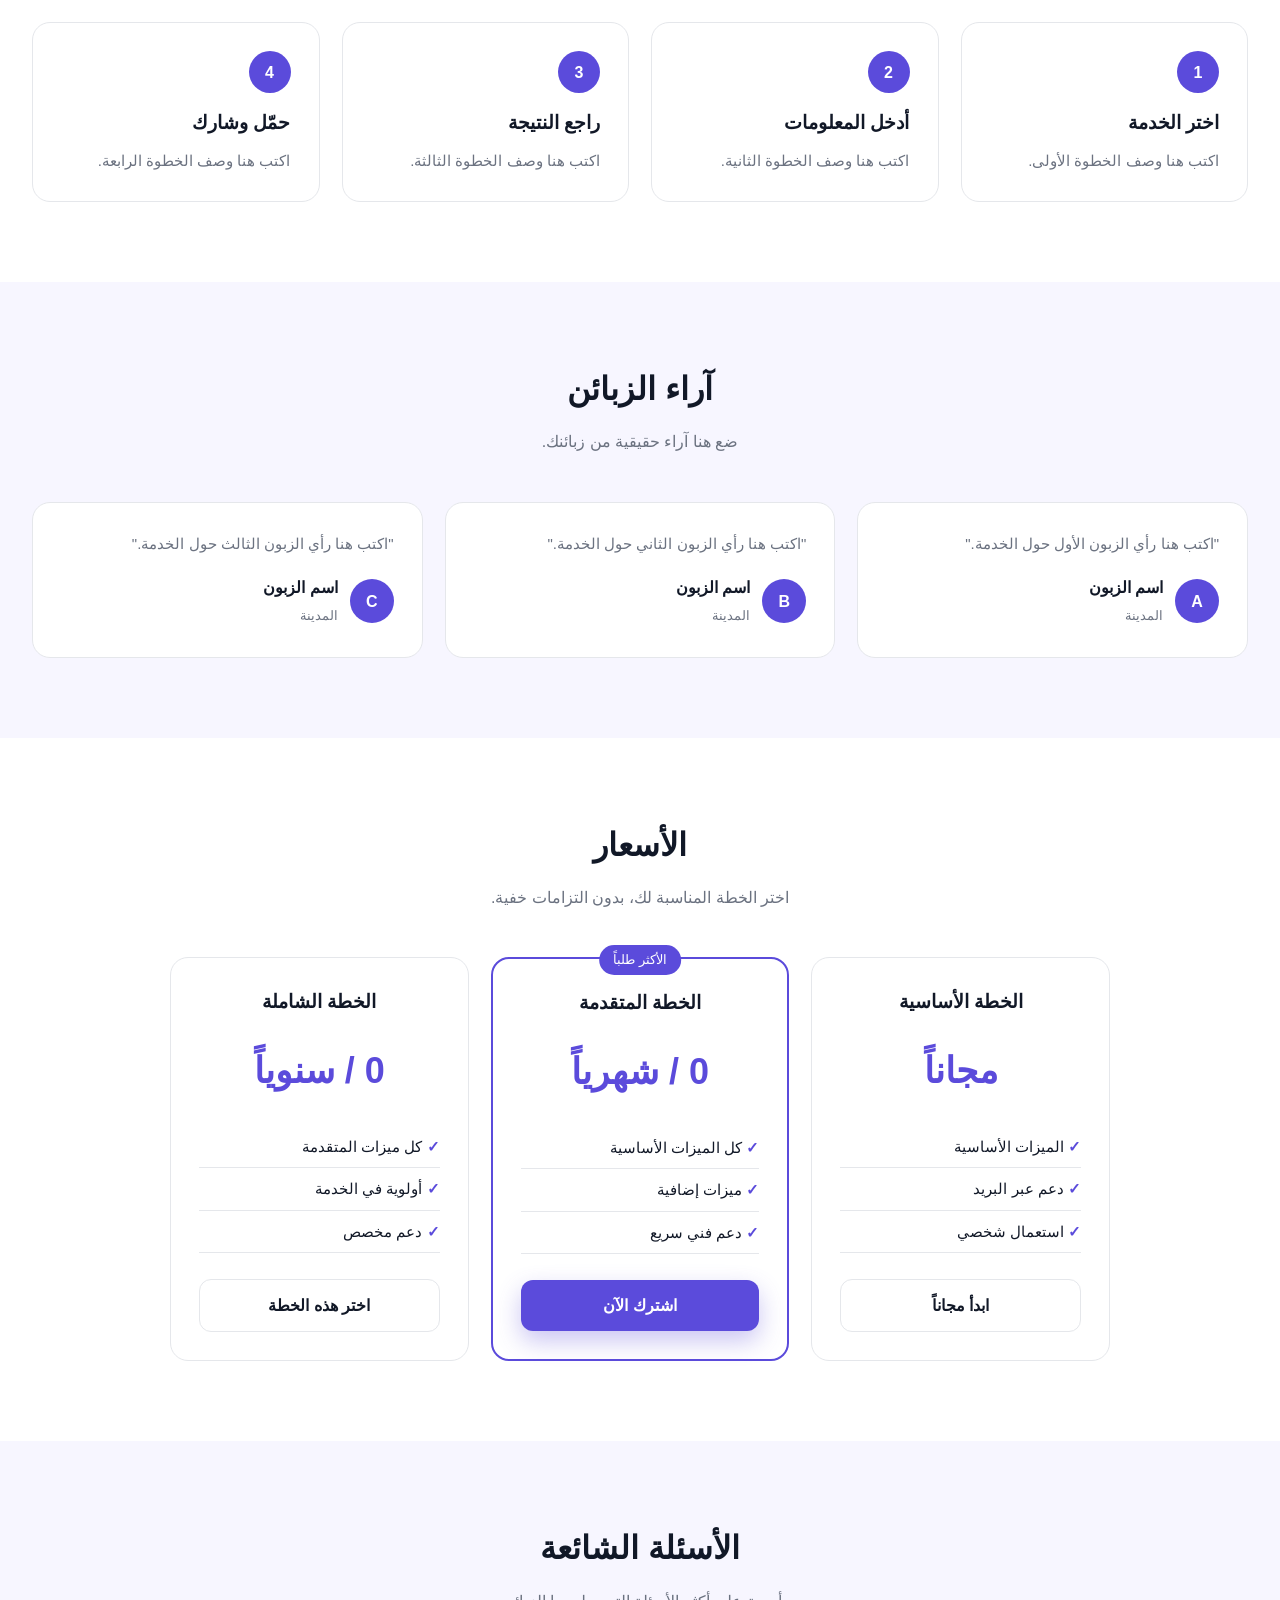
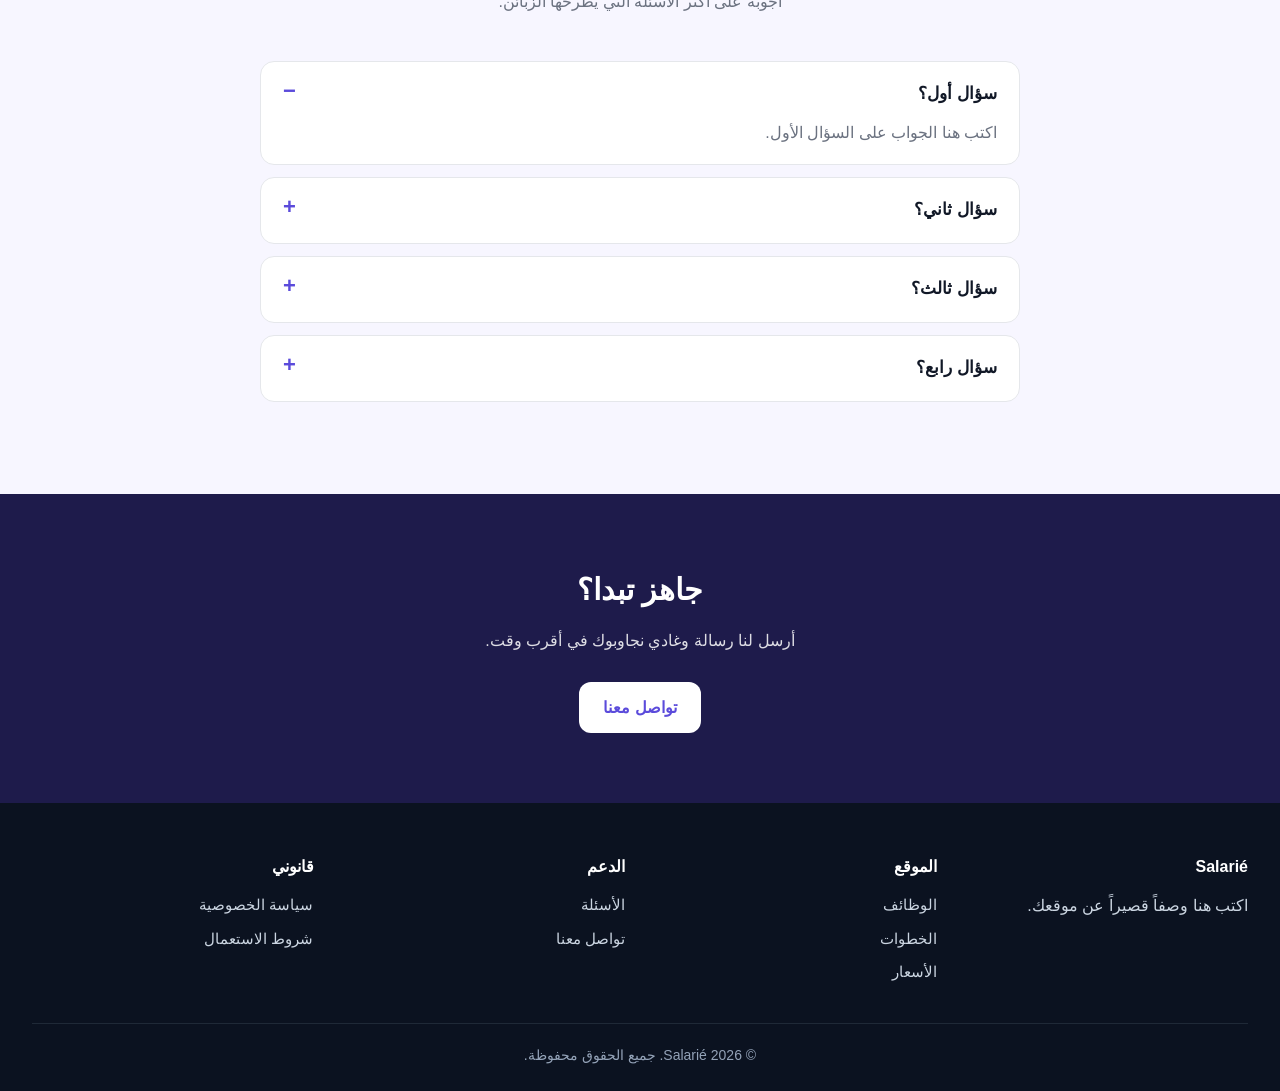
==== commit c724d4e7: "Update index.html" ====
--- a/index.html
+++ b/index.html
@@ -170,13 +170,6 @@
 .pill-links>a:hover,.pill-links>.dropdown:hover>a,.pill-links>a:focus-visible,.pill-links>.dropdown>a:focus-visible,
 .pill-links>a.active,.pill-links>.dropdown>a.active{border-color:color-mix(in srgb,var(--primary) 45%,transparent);color:var(--primary);background:color-mix(in srgb,var(--primary) 6%,transparent)}
 .pill-links>a.active,.pill-links>.dropdown>a.active{font-weight:600}
-
-/* Hero image frame: 4:3 image, rounded corners, glass card and soft glow */
-.visual-wrap{position:relative;isolation:isolate;width:fit-content;max-width:100%;justify-self:center}
-.visual-glow{position:absolute;left:6%;right:6%;top:12%;bottom:-2%;background:color-mix(in srgb,var(--primary) 30%,transparent);filter:blur(48px);border-radius:40px;z-index:-1;pointer-events:none}
-.visual{position:relative;z-index:1;width:auto;height:auto;aspect-ratio:auto;padding:12px;border-radius:2rem;overflow:visible;background:color-mix(in srgb,var(--card) 72%,transparent);-webkit-backdrop-filter:blur(12px);backdrop-filter:blur(12px);border:1px solid color-mix(in srgb,#ffffff 70%,transparent);box-shadow:0 2px 4px color-mix(in srgb,var(--ink) 5%,transparent),0 28px 54px -26px color-mix(in srgb,var(--primary) 38%,transparent)}
-.art-img{display:block;width:488px;max-width:100%;height:auto;aspect-ratio:4/3;object-fit:contain;border-radius:1.5rem}
-@media(max-width:1000px){.visual-wrap{width:100%}.art-img{width:100%}}
 </style>
 </head>
 <body>
@@ -237,9 +230,9 @@
           <a class="btn btn-ghost" href="#steps" data-i18n="hero.btn2">شاهد كيف يعمل</a>
         </div>
       </div>
-      <div class="visual-wrap"><div class="visual-glow" aria-hidden="true"></div><div class="visual">
+      <div class="visual">
         <img class="art-img" src="hero-teachers.jpg" alt="مجموعة من المعلمين والمعلمات يسيرون معاً" data-i18n-alt="hero.alt">
-      </div></div>
+      </div>
     </div>
 
     <div class="stats">
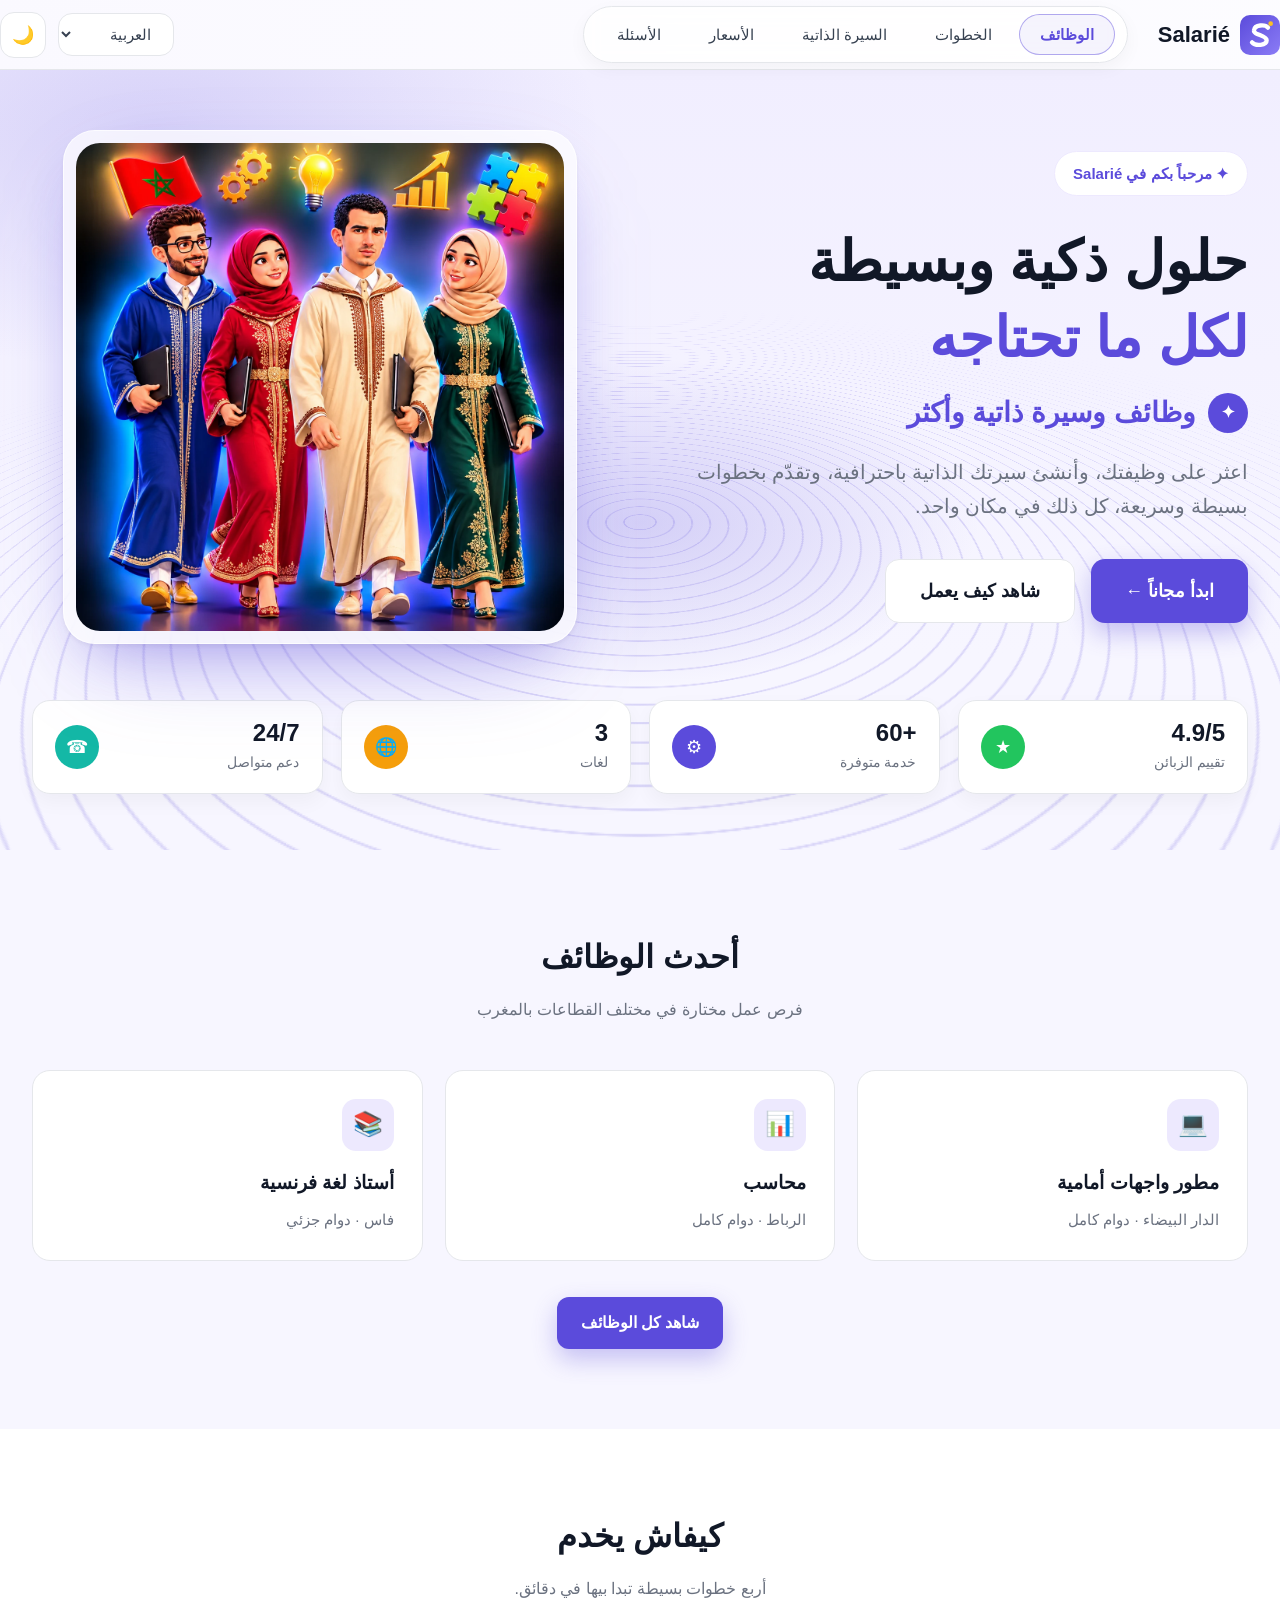
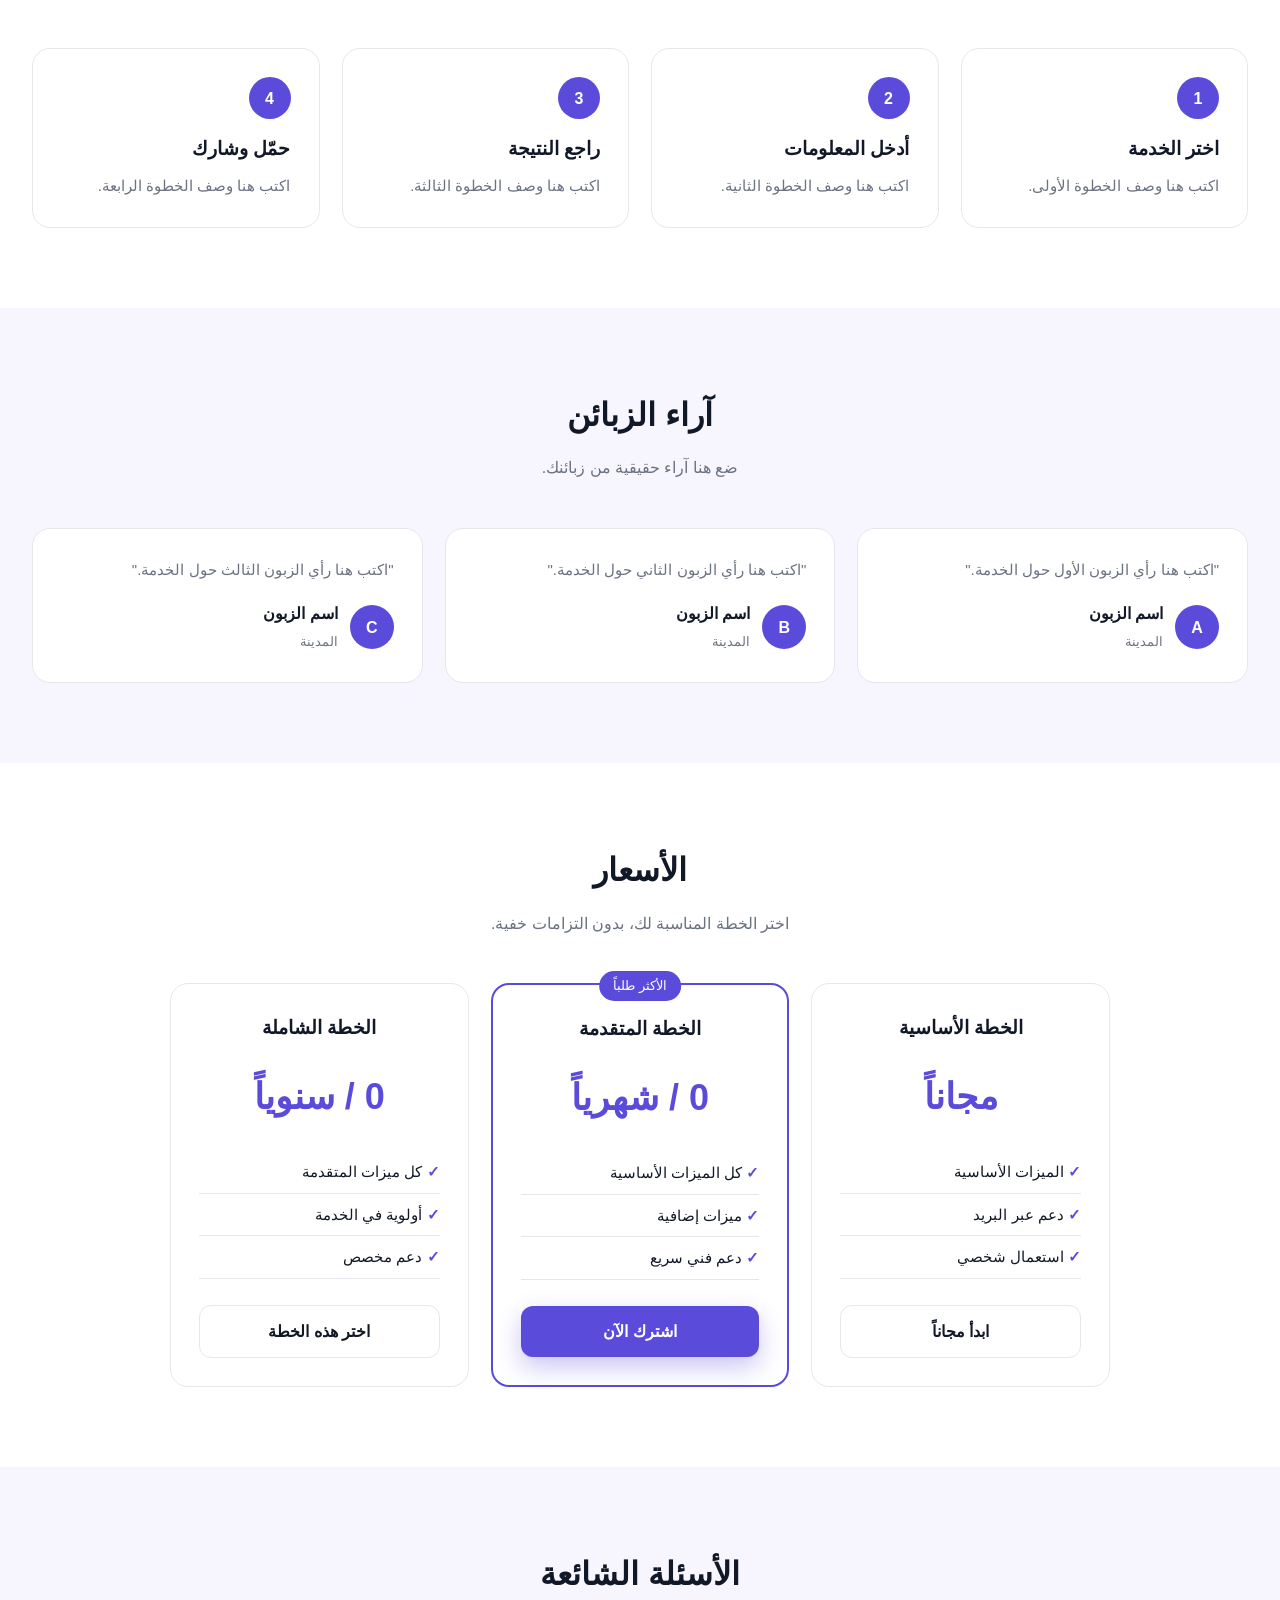
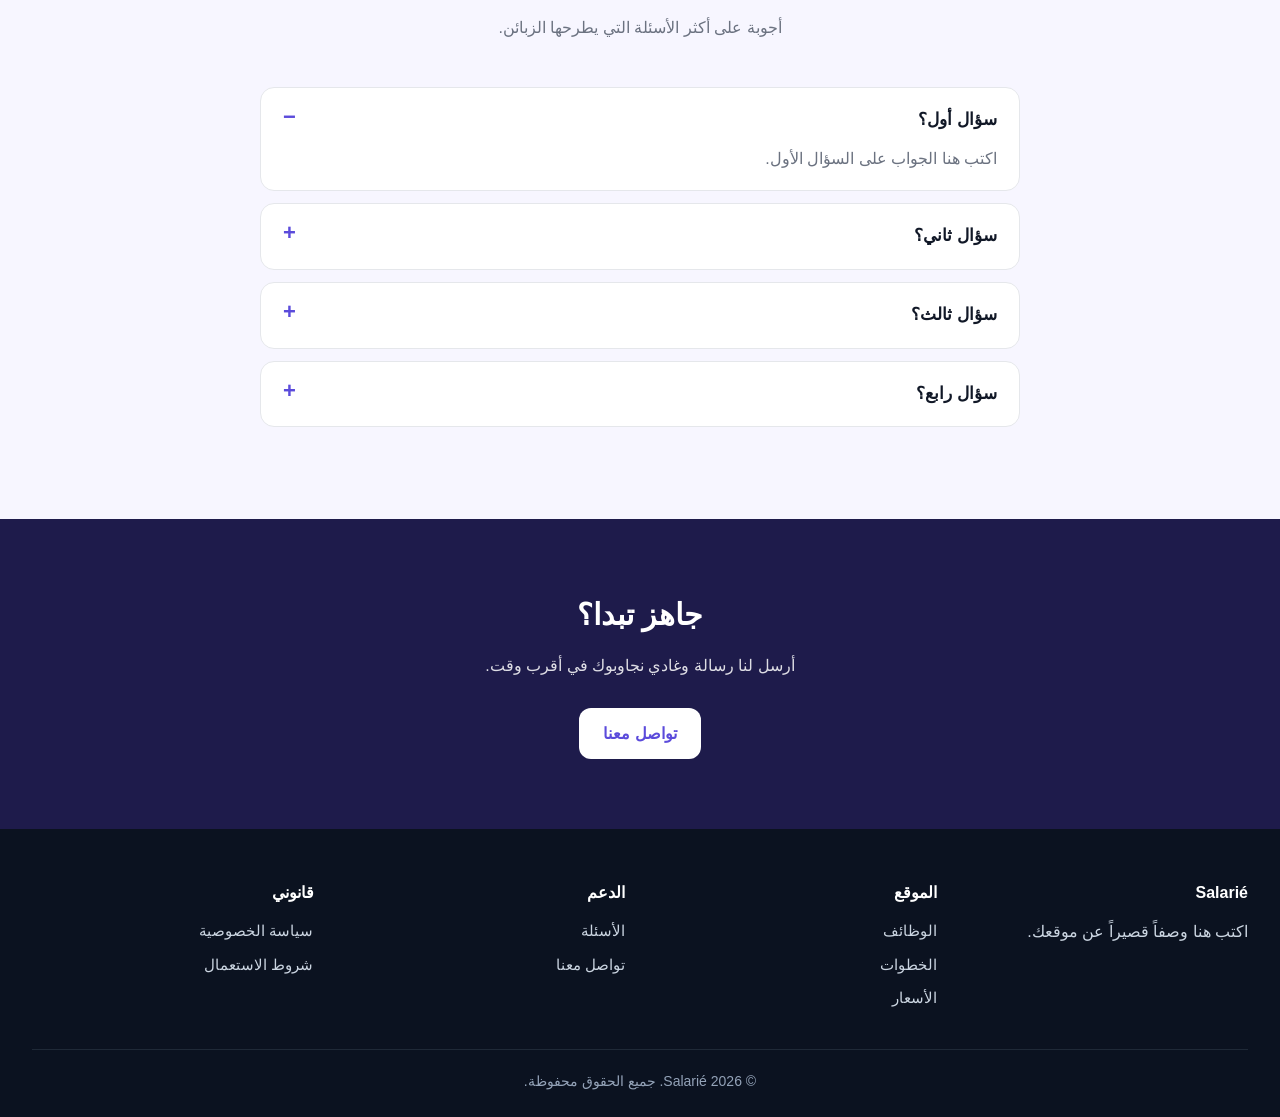
==== commit a62da8c5: "Add files via upload" ====
--- a/index.html
+++ b/index.html
@@ -170,6 +170,13 @@
 .pill-links>a:hover,.pill-links>.dropdown:hover>a,.pill-links>a:focus-visible,.pill-links>.dropdown>a:focus-visible,
 .pill-links>a.active,.pill-links>.dropdown>a.active{border-color:color-mix(in srgb,var(--primary) 45%,transparent);color:var(--primary);background:color-mix(in srgb,var(--primary) 6%,transparent)}
 .pill-links>a.active,.pill-links>.dropdown>a.active{font-weight:600}
+
+/* Hero image frame: 4:3 image, rounded corners, glass card and soft glow */
+.visual-wrap{position:relative;isolation:isolate;width:fit-content;max-width:100%;justify-self:center}
+.visual-glow{position:absolute;left:6%;right:6%;top:12%;bottom:-2%;background:color-mix(in srgb,var(--primary) 30%,transparent);filter:blur(48px);border-radius:40px;z-index:-1;pointer-events:none}
+.visual{position:relative;z-index:1;width:auto;height:auto;aspect-ratio:auto;padding:12px;border-radius:2rem;overflow:visible;background:color-mix(in srgb,var(--card) 72%,transparent);-webkit-backdrop-filter:blur(12px);backdrop-filter:blur(12px);border:1px solid color-mix(in srgb,#ffffff 70%,transparent);box-shadow:0 2px 4px color-mix(in srgb,var(--ink) 5%,transparent),0 28px 54px -26px color-mix(in srgb,var(--primary) 38%,transparent)}
+.art-img{display:block;width:488px;max-width:100%;height:auto;aspect-ratio:1/1;object-fit:cover;border-radius:1.5rem}
+@media(max-width:1000px){.visual-wrap{width:100%}.art-img{width:100%}}
 </style>
 </head>
 <body>
@@ -230,9 +237,9 @@
           <a class="btn btn-ghost" href="#steps" data-i18n="hero.btn2">شاهد كيف يعمل</a>
         </div>
       </div>
-      <div class="visual">
-        <img class="art-img" src="hero-teachers.jpg" alt="مجموعة من المعلمين والمعلمات يسيرون معاً" data-i18n-alt="hero.alt">
-      </div>
+      <div class="visual-wrap"><div class="visual-glow" aria-hidden="true"></div><div class="visual">
+        <img class="art-img" src="hero-moroccan.webp" alt="مجموعة من المعلمين والمعلمات يسيرون معاً" data-i18n-alt="hero.alt">
+      </div></div>
     </div>
 
     <div class="stats">
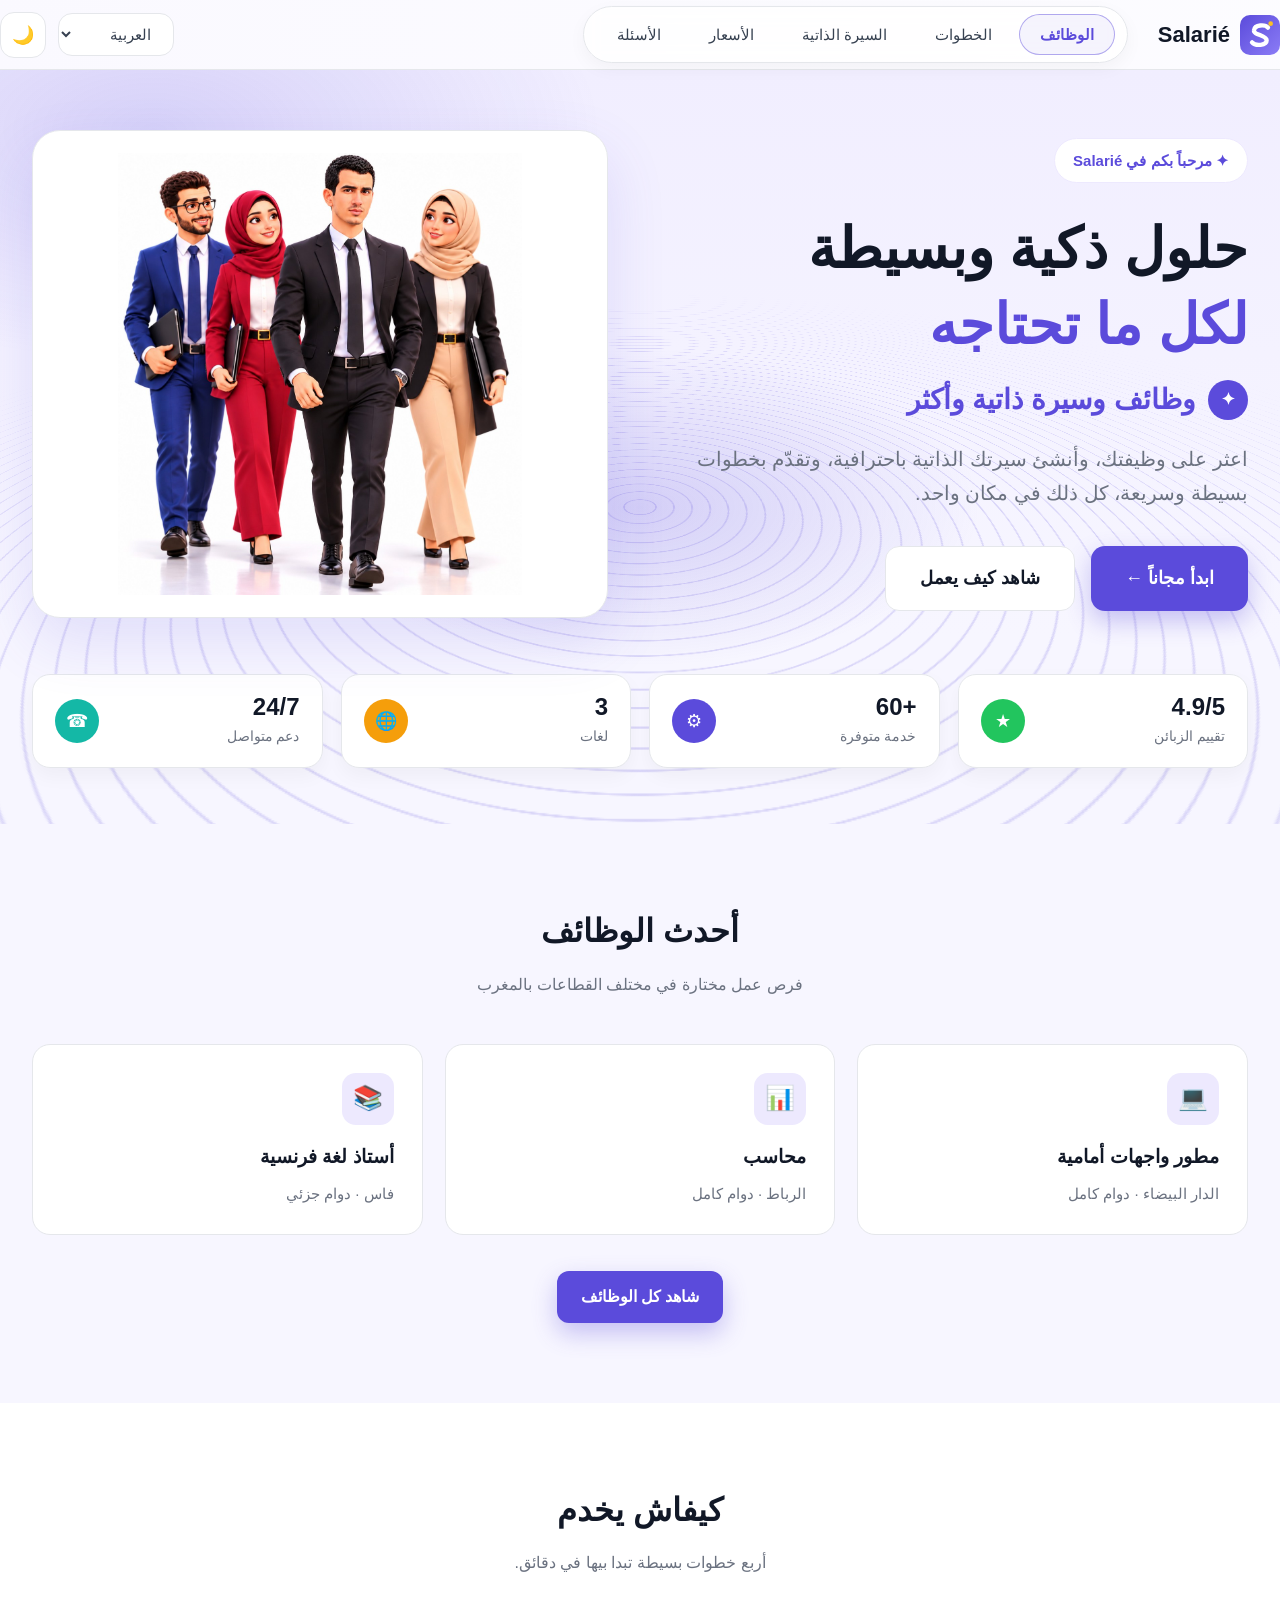
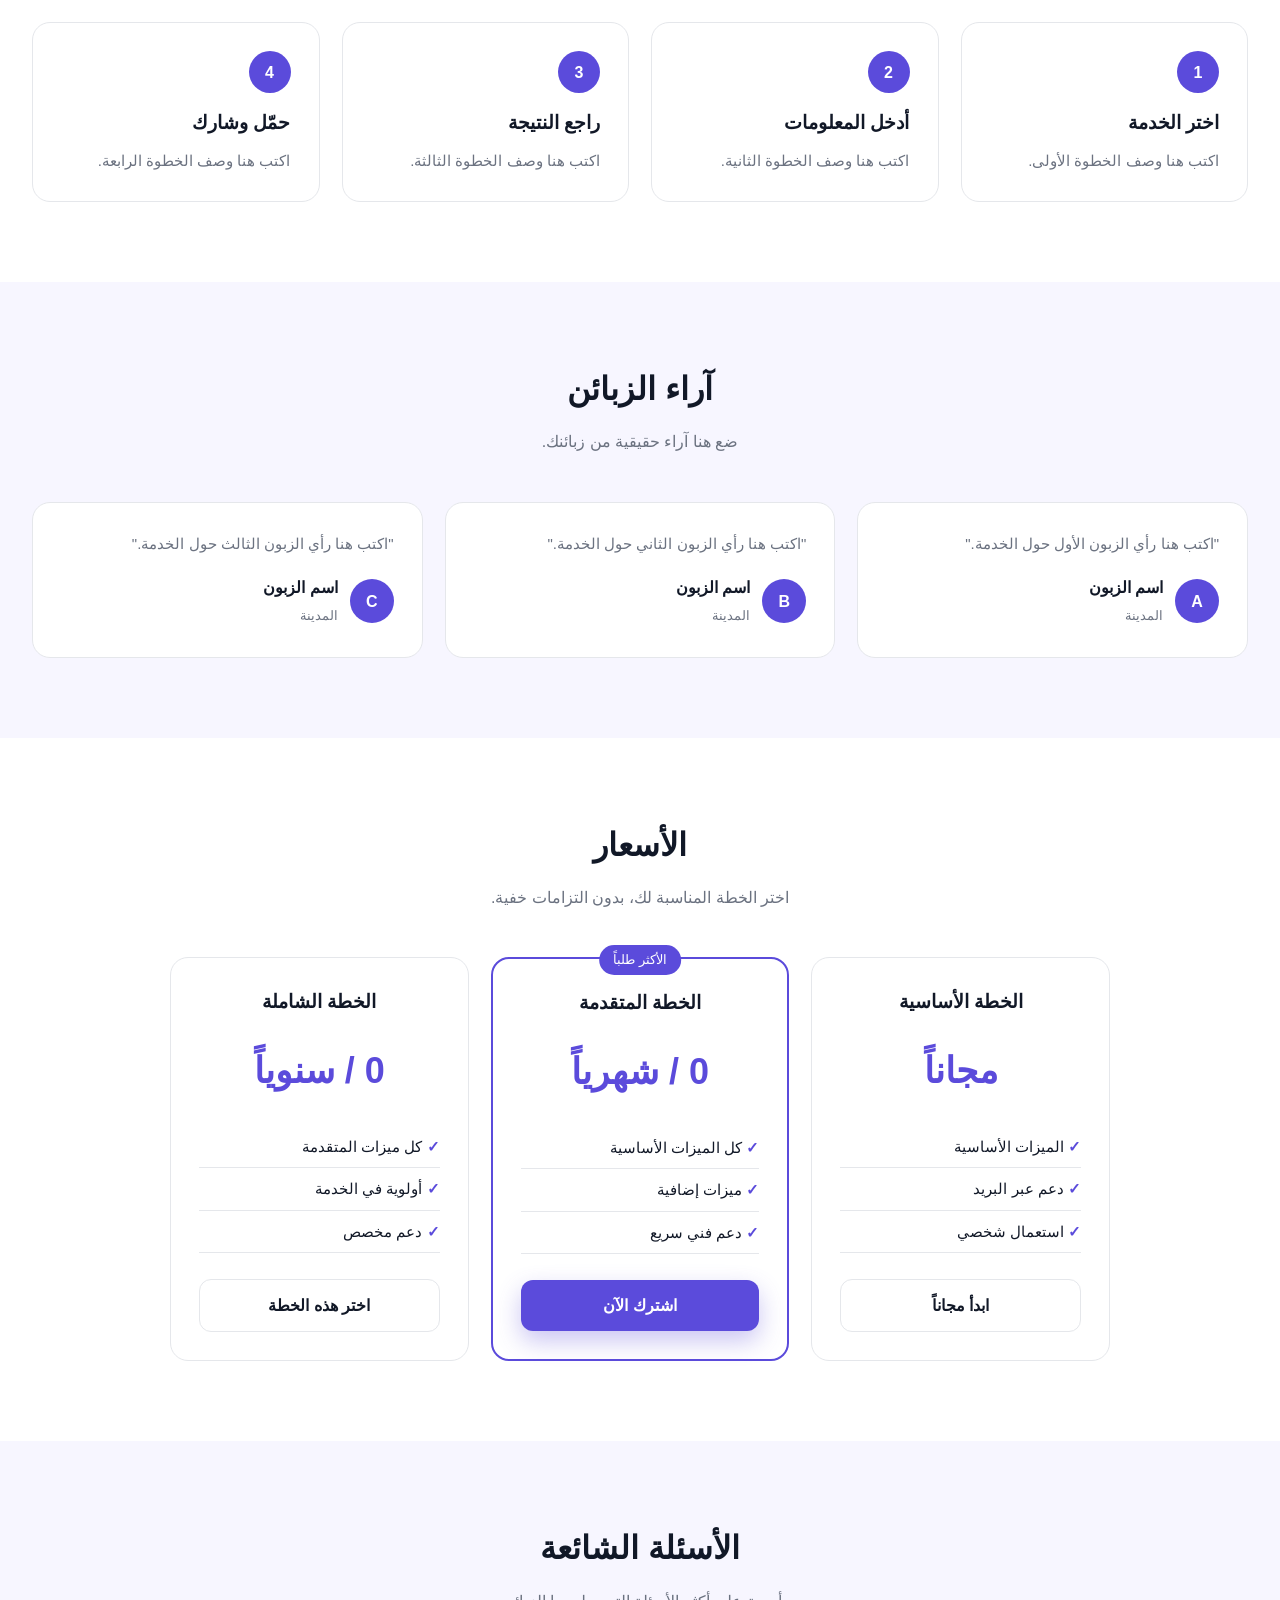
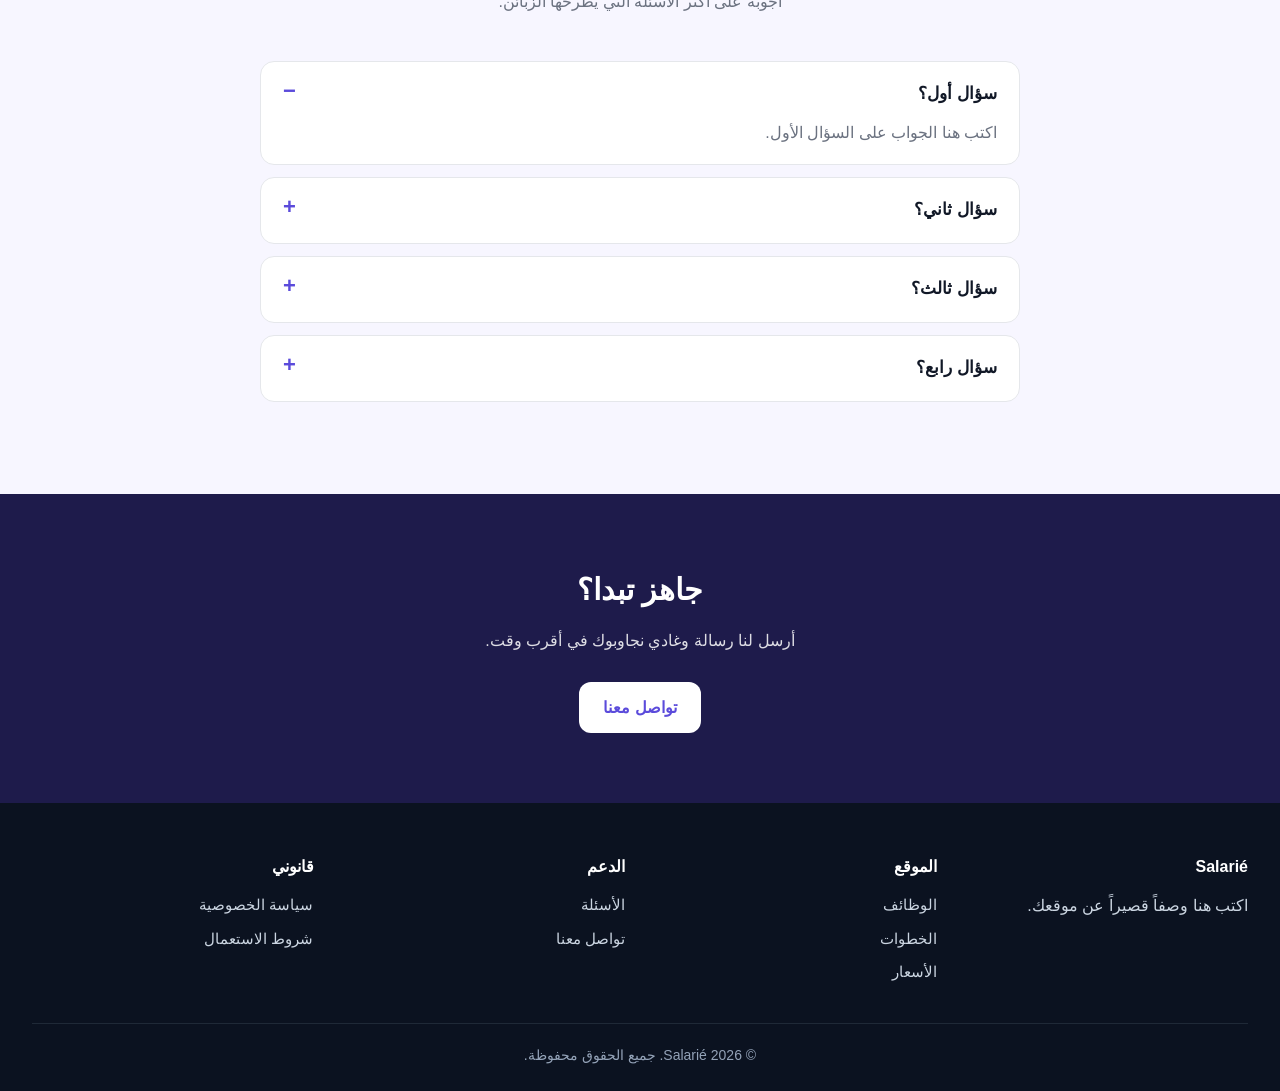
==== commit b8bfee23: "Add files via upload" ====
--- a/index.html
+++ b/index.html
@@ -170,13 +170,6 @@
 .pill-links>a:hover,.pill-links>.dropdown:hover>a,.pill-links>a:focus-visible,.pill-links>.dropdown>a:focus-visible,
 .pill-links>a.active,.pill-links>.dropdown>a.active{border-color:color-mix(in srgb,var(--primary) 45%,transparent);color:var(--primary);background:color-mix(in srgb,var(--primary) 6%,transparent)}
 .pill-links>a.active,.pill-links>.dropdown>a.active{font-weight:600}
-
-/* Hero image frame: 4:3 image, rounded corners, glass card and soft glow */
-.visual-wrap{position:relative;isolation:isolate;width:fit-content;max-width:100%;justify-self:center}
-.visual-glow{position:absolute;left:6%;right:6%;top:12%;bottom:-2%;background:color-mix(in srgb,var(--primary) 30%,transparent);filter:blur(48px);border-radius:40px;z-index:-1;pointer-events:none}
-.visual{position:relative;z-index:1;width:auto;height:auto;aspect-ratio:auto;padding:12px;border-radius:2rem;overflow:visible;background:color-mix(in srgb,var(--card) 72%,transparent);-webkit-backdrop-filter:blur(12px);backdrop-filter:blur(12px);border:1px solid color-mix(in srgb,#ffffff 70%,transparent);box-shadow:0 2px 4px color-mix(in srgb,var(--ink) 5%,transparent),0 28px 54px -26px color-mix(in srgb,var(--primary) 38%,transparent)}
-.art-img{display:block;width:488px;max-width:100%;height:auto;aspect-ratio:1/1;object-fit:cover;border-radius:1.5rem}
-@media(max-width:1000px){.visual-wrap{width:100%}.art-img{width:100%}}
 </style>
 </head>
 <body>
@@ -237,9 +230,9 @@
           <a class="btn btn-ghost" href="#steps" data-i18n="hero.btn2">شاهد كيف يعمل</a>
         </div>
       </div>
-      <div class="visual-wrap"><div class="visual-glow" aria-hidden="true"></div><div class="visual">
-        <img class="art-img" src="hero-moroccan.webp" alt="مجموعة من المعلمين والمعلمات يسيرون معاً" data-i18n-alt="hero.alt">
-      </div></div>
+      <div class="visual">
+        <img class="art-img" src="hero-teachers.jpg" alt="مجموعة من المعلمين والمعلمات يسيرون معاً" data-i18n-alt="hero.alt">
+      </div>
     </div>
 
     <div class="stats">
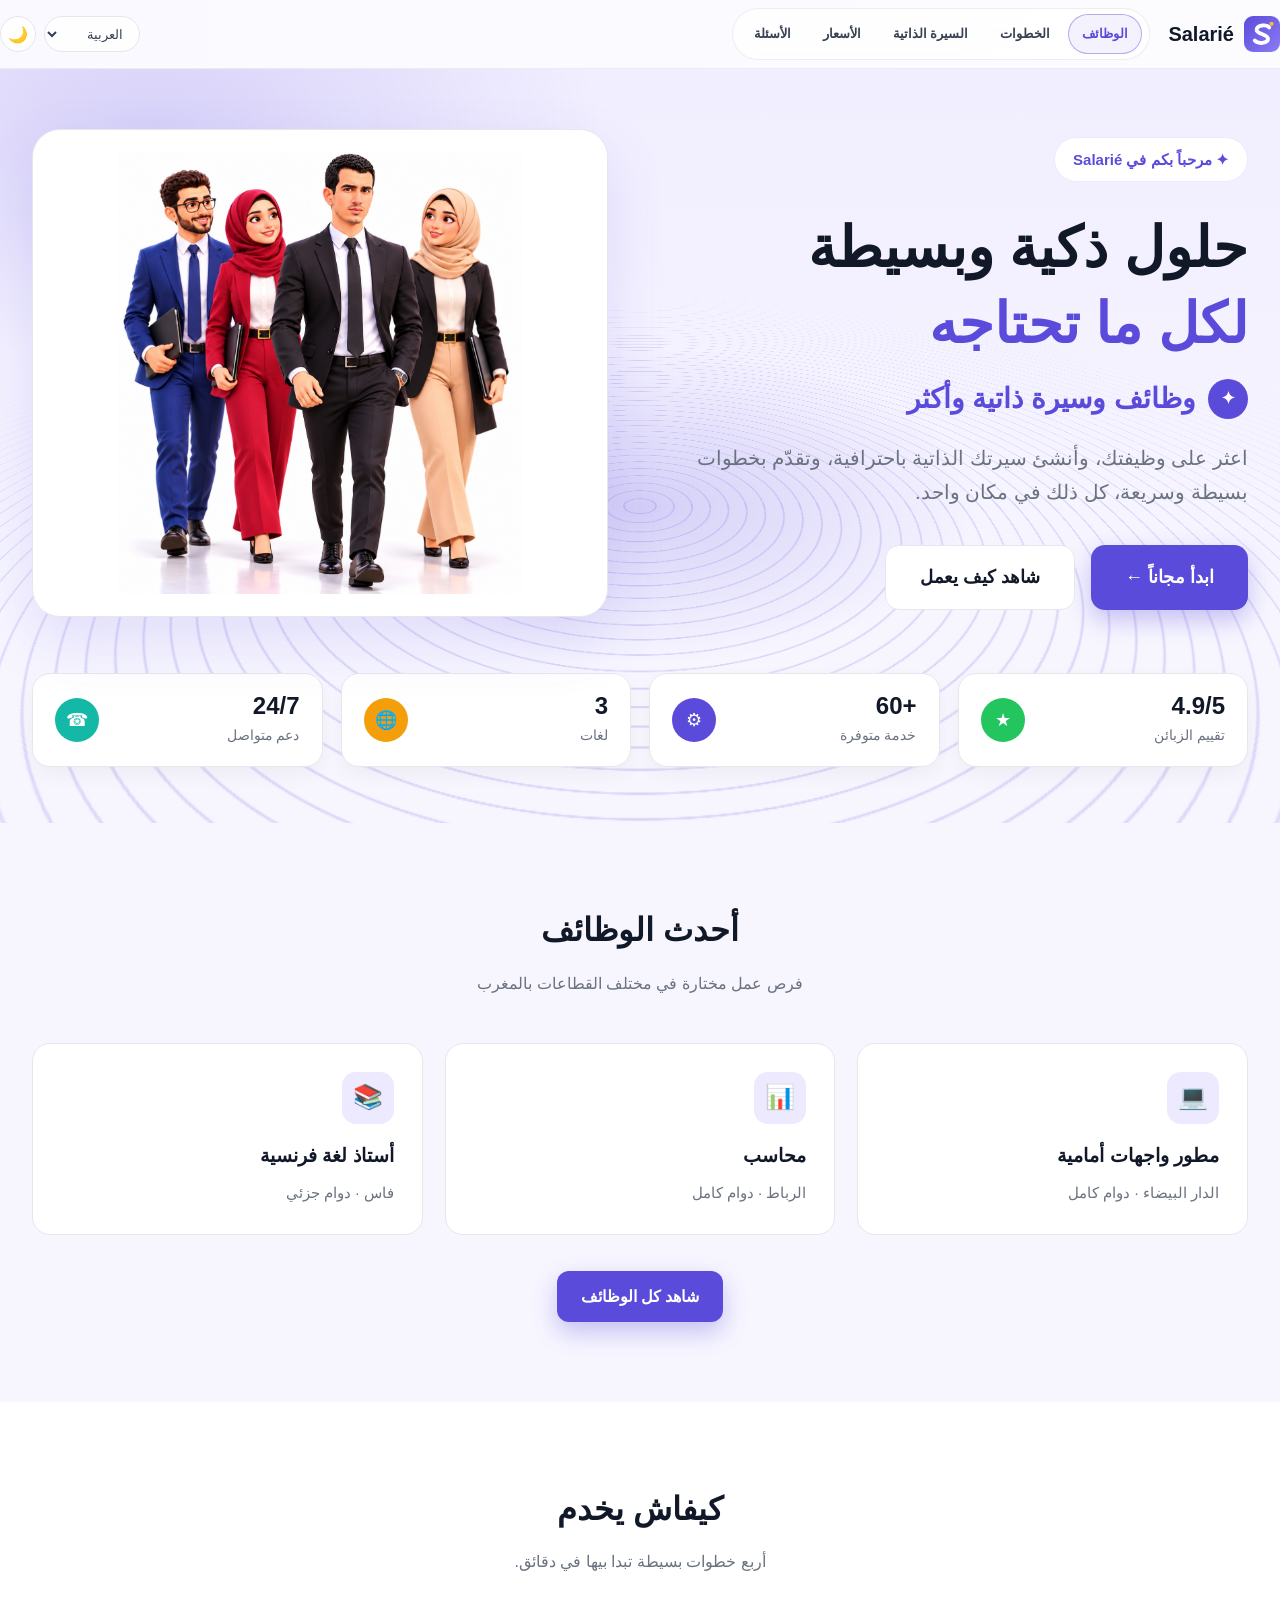
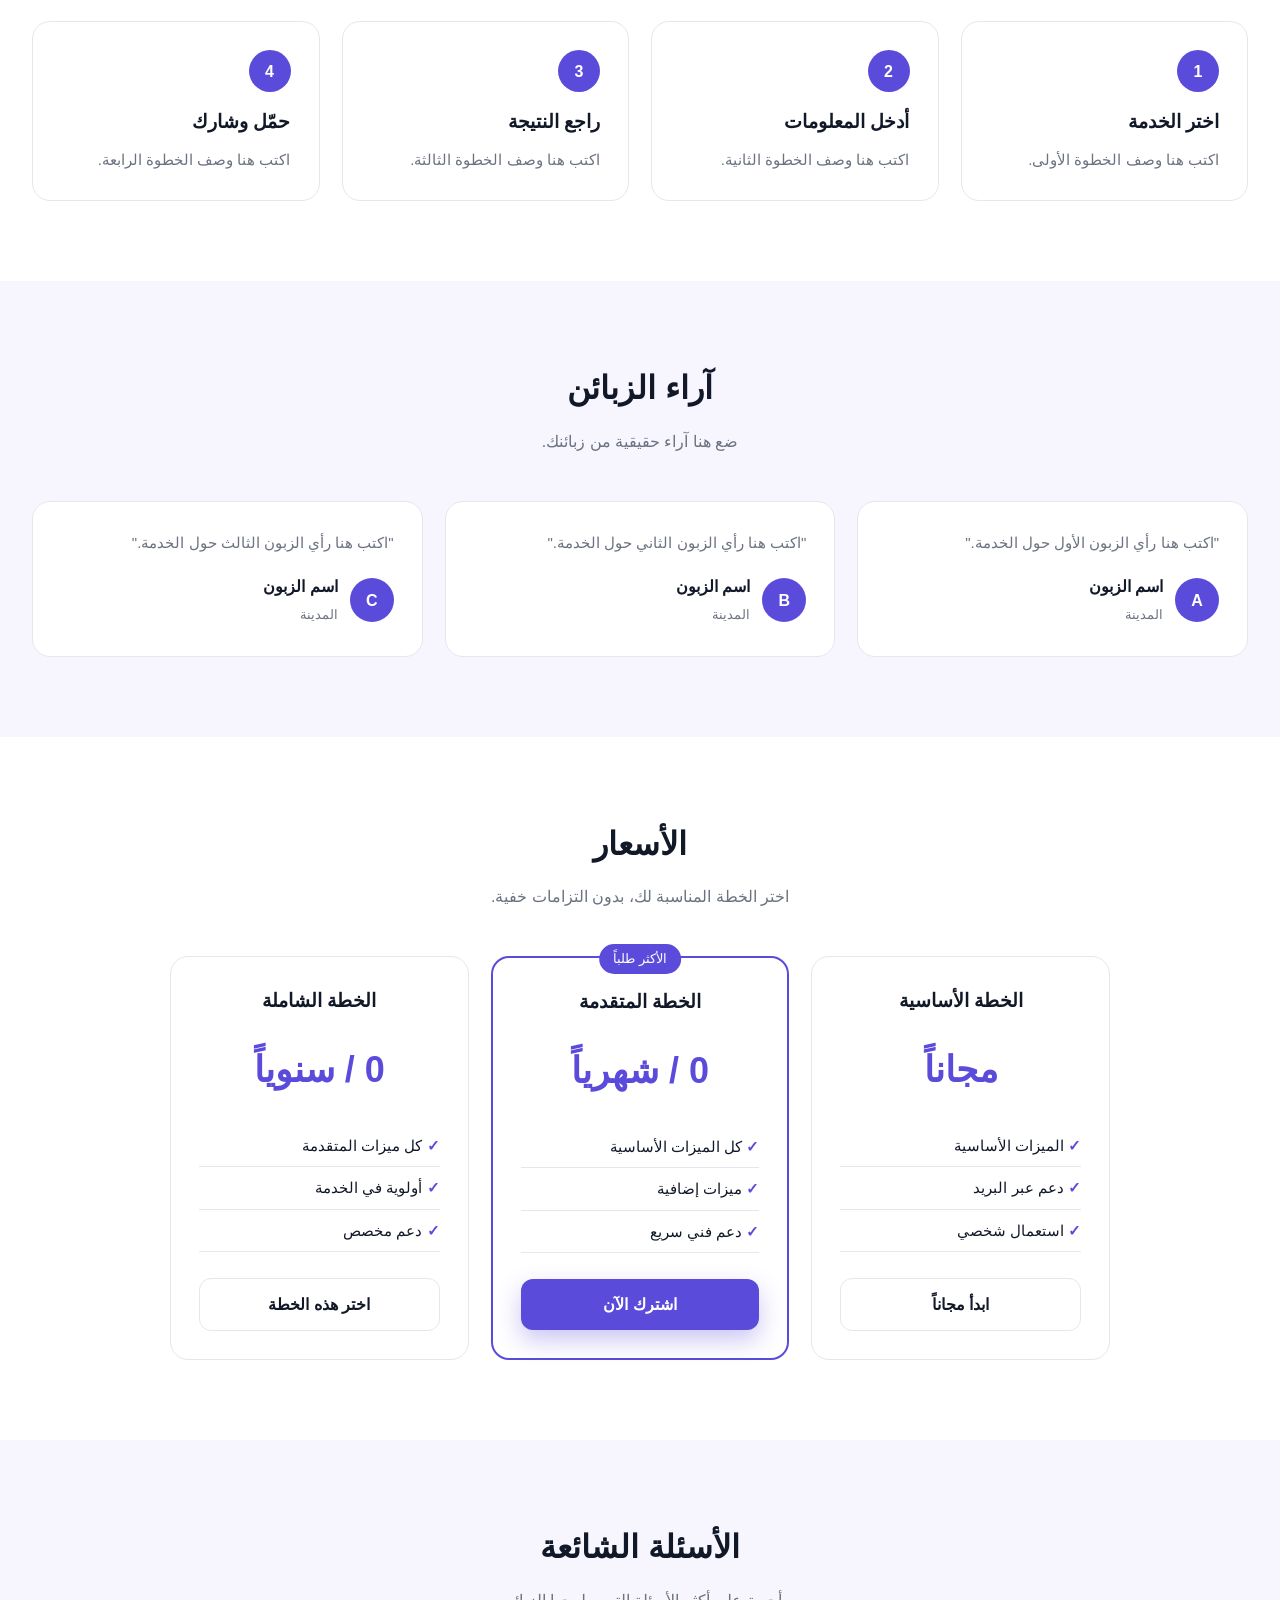
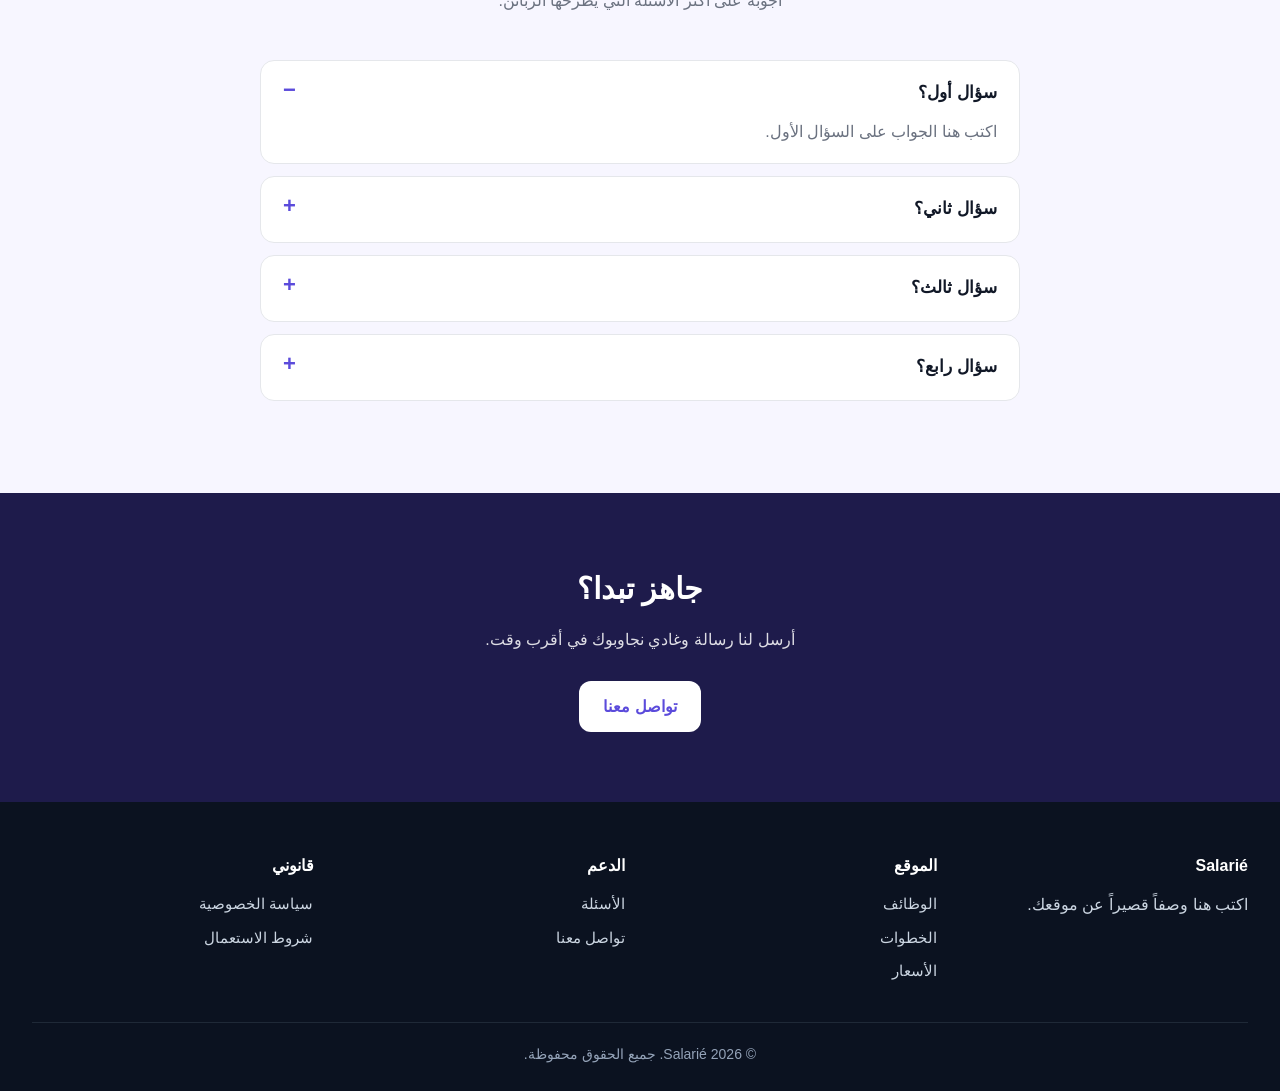
==== commit 0c6fe1f4: "Add files via upload" ====
--- a/index.html
+++ b/index.html
@@ -15,19 +15,56 @@
 button,select{font-family:inherit}
 .container{max-width:1400px;margin:auto;padding:0 32px}
 
-/* Header */
-header{background:var(--card);border-bottom:1px solid var(--line);position:sticky;top:0;z-index:20}
-.nav{display:flex;justify-content:space-between;align-items:center;gap:16px;flex-wrap:wrap;padding:6px 0}
-.nav-main{display:flex;align-items:center;gap:30px;flex-wrap:wrap}
-.logo{display:flex;align-items:center;gap:10px;font-size:22px;font-weight:bold;color:var(--ink)}
-.logo-mark{width:40px;height:40px;flex-shrink:0}
-.pill-links{display:flex;align-items:center;gap:24px;background:var(--pill);border:1px solid var(--line);border-radius:999px;padding:11px 28px;box-shadow:0 6px 18px rgba(0,0,0,.04)}
-.pill-links a{color:var(--text2);font-size:15px;white-space:nowrap}
-.pill-links a:hover{color:var(--primary)}
-.nav-right{display:flex;align-items:center;gap:12px}
-.lang{background:var(--card);color:var(--text2);border:1px solid var(--line);border-radius:14px;padding:11px 18px;font-size:15px;cursor:pointer}
-.theme-btn{width:46px;height:46px;border-radius:14px;border:1px solid var(--line);background:var(--card);cursor:pointer;font-size:18px;display:inline-flex;align-items:center;justify-content:center}
-
+/* Header / modern navigation */
+header{
+  background:color-mix(in srgb,var(--card) 82%,transparent);
+  border-bottom:1px solid color-mix(in srgb,var(--line) 75%,transparent);
+  position:sticky;top:0;z-index:50;
+  -webkit-backdrop-filter:blur(14px);backdrop-filter:blur(14px);
+}
+.nav{
+  min-height:68px;display:flex;align-items:center;justify-content:space-between;
+  gap:12px;flex-wrap:nowrap;padding:8px 0;position:relative;
+}
+.nav-main{display:flex;align-items:center;gap:18px;min-width:0}
+.logo{display:flex;align-items:center;gap:10px;flex-shrink:0;font-size:20px;font-weight:bold;color:var(--ink)}
+.logo-mark{width:36px;height:36px;flex-shrink:0}
+.pill-links{
+  display:flex;align-items:center;gap:4px;border-radius:999px;
+  background:color-mix(in srgb,var(--pill) 78%,transparent);
+  border:1px solid color-mix(in srgb,var(--line) 70%,transparent);
+  padding:5px 7px;box-shadow:none;
+  -webkit-backdrop-filter:blur(8px);backdrop-filter:blur(8px);
+}
+.pill-links a{display:inline-block;padding:8px 13px;border:1px solid transparent;border-radius:999px;color:var(--text2);font-size:13px;font-weight:600;white-space:nowrap;transition:.2s}
+.pill-links a:hover,.pill-links a:focus-visible,.pill-links a.active{
+  border-color:color-mix(in srgb,var(--primary) 42%,transparent);
+  color:var(--primary);background:color-mix(in srgb,var(--primary) 7%,transparent)
+}
+.nav-right{display:flex;align-items:center;gap:8px;flex-shrink:0}
+.lang{
+  height:36px;background:color-mix(in srgb,var(--card) 80%,transparent);
+  color:var(--text2);border:1px solid var(--line);border-radius:999px;
+  padding:0 12px;font-size:13px;cursor:pointer
+}
+.theme-btn{
+  width:36px;height:36px;border-radius:50%;border:1px solid var(--line);
+  background:color-mix(in srgb,var(--card) 80%,transparent);cursor:pointer;
+  font-size:16px;display:inline-flex;align-items:center;justify-content:center
+}
+.mobile-menu-btn{
+  display:none;width:36px;height:36px;border-radius:50%;border:1px solid var(--line);
+  background:color-mix(in srgb,var(--card) 80%,transparent);color:var(--text2);
+  cursor:pointer;font-size:20px;align-items:center;justify-content:center
+}
+.mobile-nav{
+  display:none;position:absolute;top:calc(100% + 8px);right:18px;left:18px;
+  padding:10px;background:var(--card);border:1px solid var(--line);
+  border-radius:18px;box-shadow:0 16px 36px rgba(0,0,0,.13);z-index:60
+}
+.mobile-nav.open{display:flex;flex-direction:column;gap:4px}
+.mobile-nav a{padding:11px 14px;border-radius:12px;color:var(--text2);font-size:14px;font-weight:600}
+.mobile-nav a:hover,.mobile-nav a.active{background:var(--soft);color:var(--primary)}
 /* Jobs dropdown */
 .dropdown{position:relative}
 .dropdown-menu{position:absolute;top:100%;left:50%;transform:translateX(-50%);min-width:190px;margin-top:12px;padding:8px;background:var(--card);border:1px solid var(--line);border-radius:14px;box-shadow:0 14px 30px rgba(0,0,0,.12);display:none;flex-direction:column;gap:4px;z-index:30}
@@ -134,11 +171,17 @@
   .visual{aspect-ratio:auto;height:440px}
   .stats{grid-template-columns:repeat(2,1fr)}
   .pill-links{display:none}
+  .mobile-menu-btn{display:inline-flex}
 }
 @media(max-width:600px){
   .container{padding:0 18px}
   .hero h1{font-size:34px}
   .title{font-size:26px}
+  .nav{min-height:64px}
+  .logo{font-size:18px}
+  .logo-mark{width:32px;height:32px}
+  .nav-right{gap:6px}
+  .lang{max-width:105px;padding:0 8px}
 }
 
 /* Top bar takes a soft tint */
@@ -164,12 +207,6 @@
 @keyframes vortexBreathe{0%,100%{transform:scale(1);opacity:.9}50%{transform:scale(1.045);opacity:1}}
 
 
-/* ===== Nav pill: outlined active link like the reference ===== */
-.pill-links{gap:6px;padding:7px 12px;background:color-mix(in srgb,var(--pill) 78%,transparent);-webkit-backdrop-filter:blur(8px);backdrop-filter:blur(8px)}
-.pill-links>a,.pill-links>.dropdown>a{display:inline-block;padding:9px 20px;border:1.5px solid transparent;border-radius:999px;color:var(--text2);font-size:15px;line-height:1.4;transition:border-color .2s,color .2s,background .2s}
-.pill-links>a:hover,.pill-links>.dropdown:hover>a,.pill-links>a:focus-visible,.pill-links>.dropdown>a:focus-visible,
-.pill-links>a.active,.pill-links>.dropdown>a.active{border-color:color-mix(in srgb,var(--primary) 45%,transparent);color:var(--primary);background:color-mix(in srgb,var(--primary) 6%,transparent)}
-.pill-links>a.active,.pill-links>.dropdown>a.active{font-weight:600}
 </style>
 </head>
 <body>
@@ -177,7 +214,7 @@
 <header>
   <div class="container nav">
     <div class="nav-main">
-      <a class="logo" href="#">
+      <a class="logo" href="#" aria-label="Salarié">
         <svg class="logo-mark" viewBox="0 0 120 120" aria-hidden="true">
           <defs>
             <linearGradient id="lbg" x1="0" y1="0" x2="1" y2="1">
@@ -191,7 +228,7 @@
         </svg>
         <span>Salarié</span>
       </a>
-      <nav class="pill-links">
+      <nav class="pill-links" aria-label="التنقل الرئيسي">
         <div class="dropdown">
           <a class="active" href="#jobs" data-i18n="nav.jobs">الوظائف</a>
           <div class="dropdown-menu">
@@ -212,7 +249,17 @@
         <option value="en">English</option>
       </select>
       <button class="theme-btn" id="themeBtn" type="button" aria-label="Dark mode">🌙</button>
-    </div>
+      <button class="mobile-menu-btn" id="mobileMenuBtn" type="button" aria-label="فتح القائمة" aria-expanded="false">☰</button>
+    </div>
+    <nav class="mobile-nav" id="mobileNav" aria-label="قائمة الهاتف">
+      <a class="active" href="#jobs" data-i18n="nav.jobs">الوظائف</a>
+      <a href="jobs.html?sector=public" data-i18n="sector.public">القطاع العام</a>
+      <a href="jobs.html?sector=private" data-i18n="sector.private">القطاع الخاص</a>
+      <a href="#steps" data-i18n="nav.steps">الخطوات</a>
+      <a href="jobs.html#cv" data-i18n="nav.cv">السيرة الذاتية</a>
+      <a href="#pricing" data-i18n="nav.pricing">الأسعار</a>
+      <a href="#faq" data-i18n="nav.faq">الأسئلة</a>
+    </nav>
   </div>
 </header>
 
@@ -508,6 +555,21 @@
   }
 
   document.getElementById("langSelect").addEventListener("change", e => setLanguage(e.target.value));
+
+  const mobileMenuBtn = document.getElementById("mobileMenuBtn");
+  const mobileNav = document.getElementById("mobileNav");
+  mobileMenuBtn.addEventListener("click", () => {
+    const isOpen = mobileNav.classList.toggle("open");
+    mobileMenuBtn.setAttribute("aria-expanded", String(isOpen));
+    mobileMenuBtn.textContent = isOpen ? "×" : "☰";
+  });
+  mobileNav.querySelectorAll("a").forEach(link => {
+    link.addEventListener("click", () => {
+      mobileNav.classList.remove("open");
+      mobileMenuBtn.setAttribute("aria-expanded", "false");
+      mobileMenuBtn.textContent = "☰";
+    });
+  });
   document.getElementById("themeBtn").addEventListener("click", () => {
     setTheme(document.documentElement.getAttribute("data-theme") === "dark" ? "light" : "dark");
   });
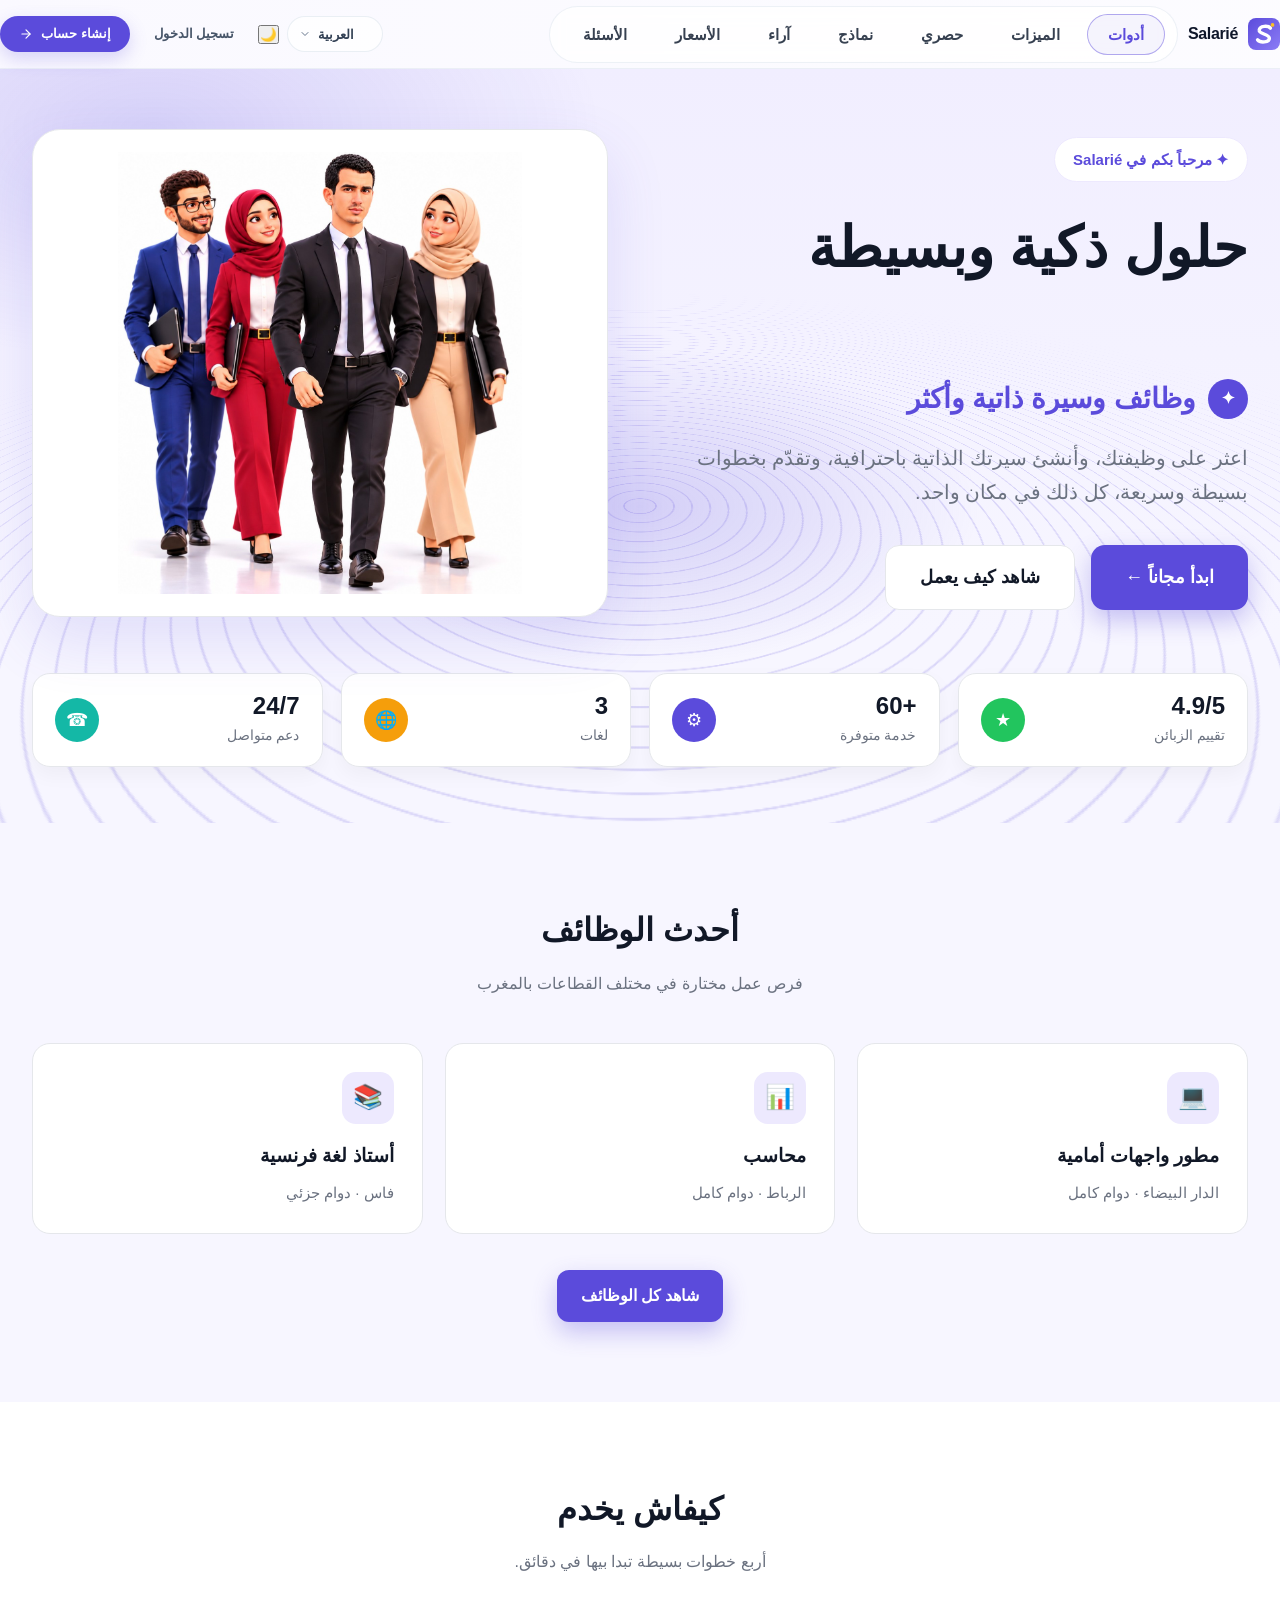
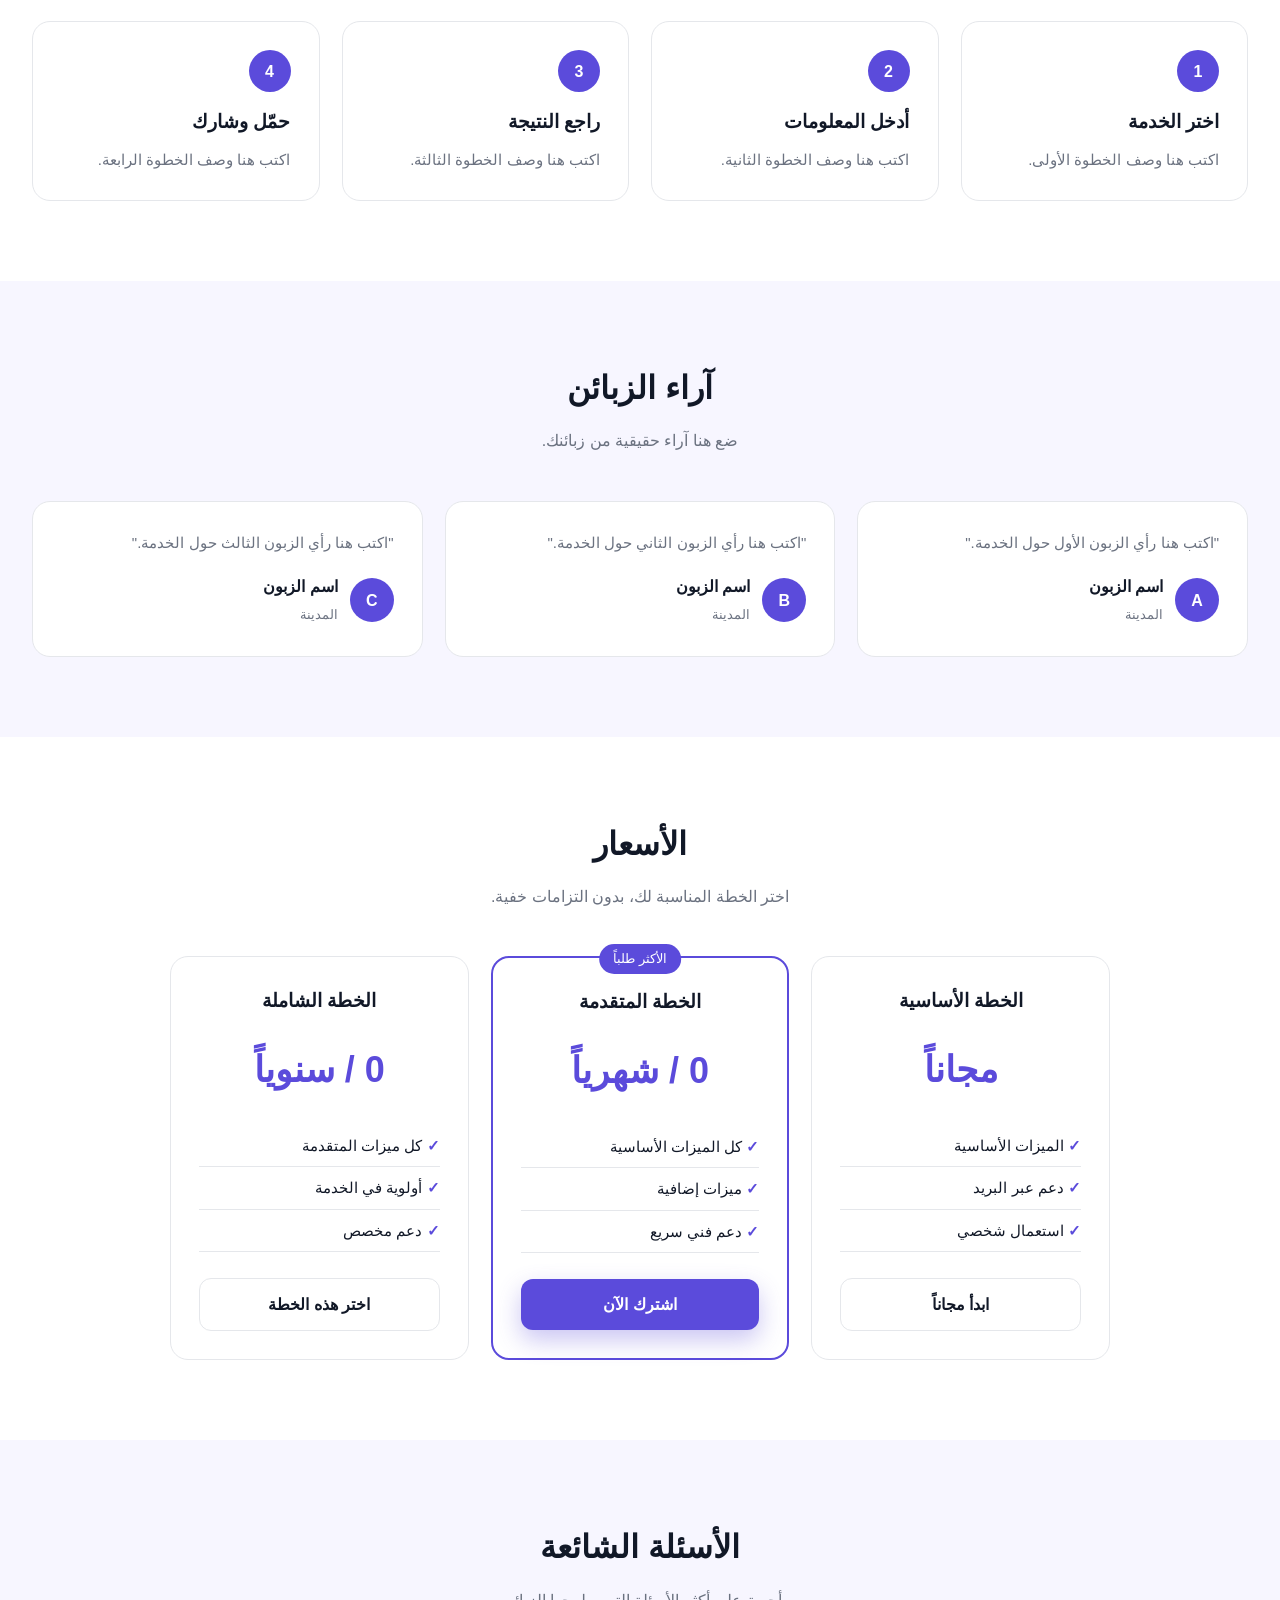
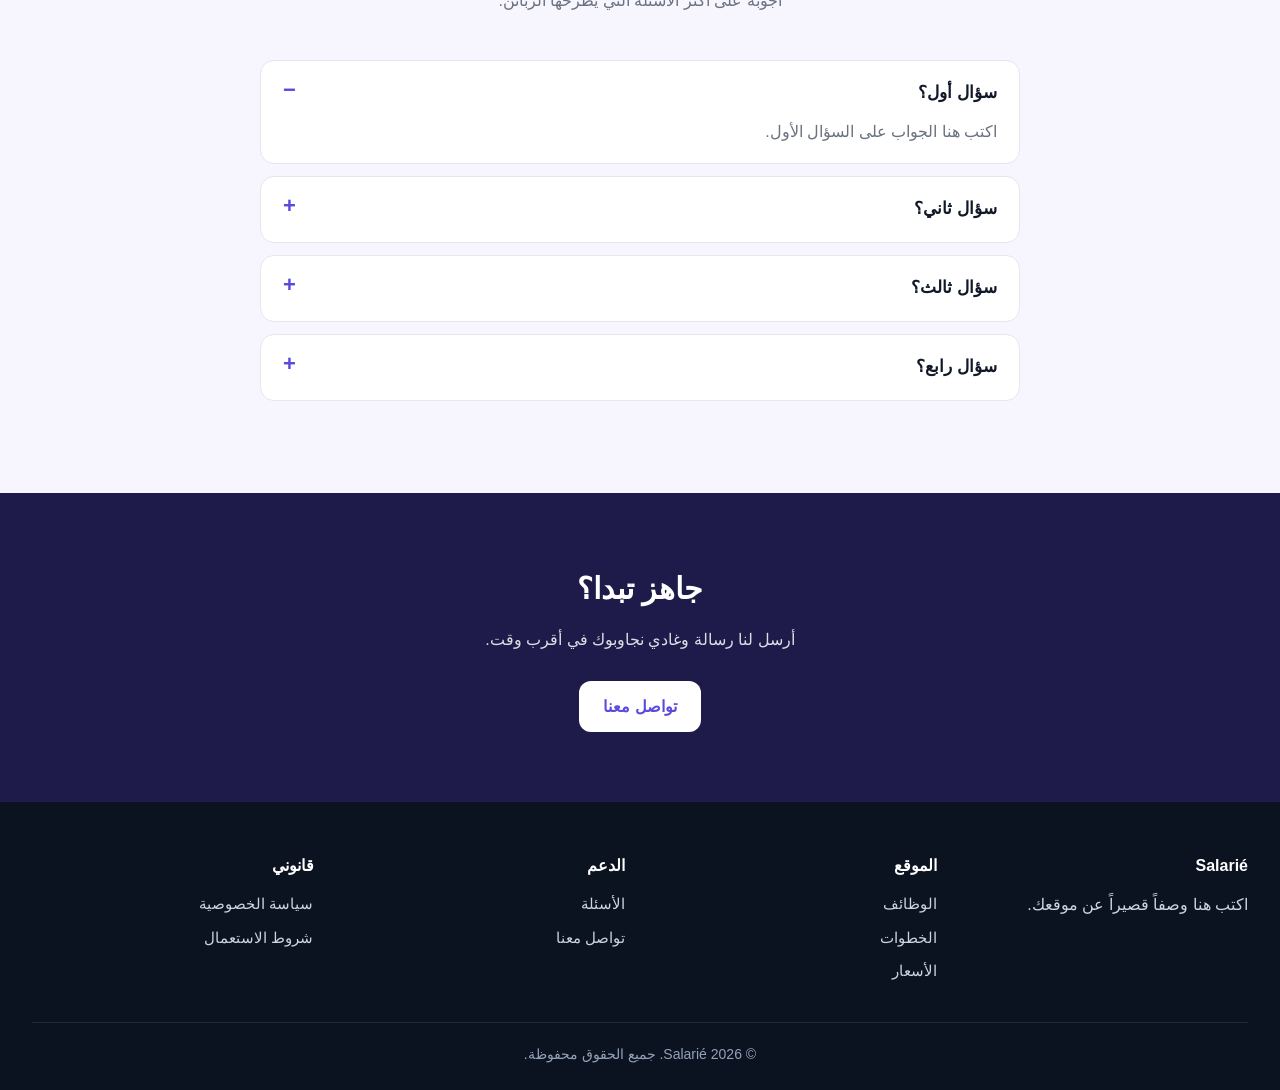
==== commit f144ac0b: "Add files via upload" ====
--- a/index.html
+++ b/index.html
@@ -15,55 +15,94 @@
 button,select{font-family:inherit}
 .container{max-width:1400px;margin:auto;padding:0 32px}
 
-/* Header / modern navigation */
+/* Header — matched to the supplied Naditaalim reference */
 header{
-  background:color-mix(in srgb,var(--card) 82%,transparent);
-  border-bottom:1px solid color-mix(in srgb,var(--line) 75%,transparent);
   position:sticky;top:0;z-index:50;
+  background:rgba(255,255,255,.78);
+  border-bottom:1px solid rgba(226,232,240,.62);
   -webkit-backdrop-filter:blur(14px);backdrop-filter:blur(14px);
 }
+:root[data-theme="dark"] header{
+  background:rgba(17,24,39,.82);
+  border-bottom-color:rgba(55,65,81,.72);
+}
 .nav{
-  min-height:68px;display:flex;align-items:center;justify-content:space-between;
-  gap:12px;flex-wrap:nowrap;padding:8px 0;position:relative;
-}
-.nav-main{display:flex;align-items:center;gap:18px;min-width:0}
-.logo{display:flex;align-items:center;gap:10px;flex-shrink:0;font-size:20px;font-weight:bold;color:var(--ink)}
-.logo-mark{width:36px;height:36px;flex-shrink:0}
+  height:68px;min-height:68px;padding:0;
+  display:flex;align-items:center;justify-content:space-between;
+  gap:12px;flex-wrap:nowrap;position:relative;
+}
+.nav-main{display:flex;align-items:center;gap:10px;flex:0 0 auto;min-width:0}
+.logo{
+  display:flex;align-items:center;gap:10px;flex-shrink:0;
+  color:#0f172a;font-size:16px;font-weight:700;line-height:1;
+  letter-spacing:-.35px;white-space:nowrap
+}
+:root[data-theme="dark"] .logo{color:#f9fafb}
+.logo-mark{width:32px;height:32px;flex-shrink:0}
 .pill-links{
-  display:flex;align-items:center;gap:4px;border-radius:999px;
-  background:color-mix(in srgb,var(--pill) 78%,transparent);
-  border:1px solid color-mix(in srgb,var(--line) 70%,transparent);
-  padding:5px 7px;box-shadow:none;
+  display:flex;align-items:center;gap:4px;
+  border-radius:999px;background:rgba(255,255,255,.60);
+  border:1px solid rgba(226,232,240,.60);
+  padding:6px;box-shadow:none;
   -webkit-backdrop-filter:blur(8px);backdrop-filter:blur(8px);
 }
-.pill-links a{display:inline-block;padding:8px 13px;border:1px solid transparent;border-radius:999px;color:var(--text2);font-size:13px;font-weight:600;white-space:nowrap;transition:.2s}
+:root[data-theme="dark"] .pill-links{
+  background:rgba(31,41,55,.66);border-color:rgba(75,85,99,.65)
+}
+.pill-links a{
+  display:inline-flex;align-items:center;justify-content:center;
+  padding:6px 14px;border:0;border-radius:999px;
+  color:#475569;font-size:13px;font-weight:600;line-height:1.5;
+  white-space:nowrap;transition:color .18s ease,background .18s ease;
+}
+:root[data-theme="dark"] .pill-links a{color:#cbd5e1}
 .pill-links a:hover,.pill-links a:focus-visible,.pill-links a.active{
-  border-color:color-mix(in srgb,var(--primary) 42%,transparent);
-  color:var(--primary);background:color-mix(in srgb,var(--primary) 7%,transparent)
-}
-.nav-right{display:flex;align-items:center;gap:8px;flex-shrink:0}
+  color:var(--primary);background:rgba(91,75,219,.075);outline:none
+}
+.pill-links a.active{font-weight:700}
+.nav-right{display:flex;align-items:center;gap:8px;flex:0 0 auto}
 .lang{
-  height:36px;background:color-mix(in srgb,var(--card) 80%,transparent);
-  color:var(--text2);border:1px solid var(--line);border-radius:999px;
-  padding:0 12px;font-size:13px;cursor:pointer
-}
-.theme-btn{
-  width:36px;height:36px;border-radius:50%;border:1px solid var(--line);
-  background:color-mix(in srgb,var(--card) 80%,transparent);cursor:pointer;
-  font-size:16px;display:inline-flex;align-items:center;justify-content:center
-}
+  appearance:none;-webkit-appearance:none;
+  height:36px;min-width:82px;padding:0 28px 0 12px;
+  border:1px solid rgba(226,232,240,.70);border-radius:999px;
+  background-color:rgba(255,255,255,.70);color:#334155;
+  font-size:13px;font-weight:600;cursor:pointer;
+  background-image:url("data:image/svg+xml,%3Csvg xmlns='http://www.w3.org/2000/svg' width='12' height='12' viewBox='0 0 24 24' fill='none' stroke='%2364748b' stroke-width='2' stroke-linecap='round' stroke-linejoin='round'%3E%3Cpath d='m6 9 6 6 6-6'/%3E%3C/svg%3E");
+  background-repeat:no-repeat;background-position:left 11px center;
+}
+:root[data-theme="dark"] .lang{
+  background-color:rgba(31,41,55,.8);color:#e5e7eb;border-color:rgba(75,85,99,.75)
+}
+.nav-login{
+  height:36px;padding:0 16px;border:0;border-radius:999px;
+  display:inline-flex;align-items:center;justify-content:center;
+  background:transparent;color:#475569;font-size:13px;font-weight:600;
+  white-space:nowrap;cursor:pointer;transition:background .2s,color .2s
+}
+.nav-login:hover{background:#f1f5f9;color:var(--primary)}
+:root[data-theme="dark"] .nav-login{color:#cbd5e1}
+:root[data-theme="dark"] .nav-login:hover{background:#1f2937;color:#a99dfb}
+.nav-signup{
+  height:36px;padding:0 19px;border:0;border-radius:999px;
+  display:inline-flex;align-items:center;justify-content:center;gap:8px;
+  background:var(--primary);color:#fff;font-size:13px;font-weight:700;
+  white-space:nowrap;box-shadow:0 7px 18px rgba(91,75,219,.22);
+  transition:filter .2s,transform .2s
+}
+.nav-signup:hover{filter:brightness(1.06);transform:translateY(-1px)}
+.nav-signup svg{width:14px;height:14px;flex-shrink:0}
 .mobile-menu-btn{
-  display:none;width:36px;height:36px;border-radius:50%;border:1px solid var(--line);
-  background:color-mix(in srgb,var(--card) 80%,transparent);color:var(--text2);
-  cursor:pointer;font-size:20px;align-items:center;justify-content:center
+  display:none;width:36px;height:36px;border-radius:999px;
+  border:1px solid rgba(226,232,240,.8);background:rgba(255,255,255,.7);
+  color:#334155;cursor:pointer;align-items:center;justify-content:center;font-size:19px
 }
 .mobile-nav{
-  display:none;position:absolute;top:calc(100% + 8px);right:18px;left:18px;
-  padding:10px;background:var(--card);border:1px solid var(--line);
-  border-radius:18px;box-shadow:0 16px 36px rgba(0,0,0,.13);z-index:60
-}
-.mobile-nav.open{display:flex;flex-direction:column;gap:4px}
-.mobile-nav a{padding:11px 14px;border-radius:12px;color:var(--text2);font-size:14px;font-weight:600}
+  display:none;position:absolute;top:calc(100% + 8px);right:0;left:0;
+  padding:8px;background:var(--card);border:1px solid var(--line);
+  border-radius:18px;box-shadow:0 14px 30px rgba(0,0,0,.12);z-index:60
+}
+.mobile-nav.open{display:flex;flex-direction:column;gap:3px}
+.mobile-nav a{padding:10px 14px;border-radius:12px;color:var(--text2);font-size:13px;font-weight:600}
 .mobile-nav a:hover,.mobile-nav a.active{background:var(--soft);color:var(--primary)}
 /* Jobs dropdown */
 .dropdown{position:relative}
@@ -161,6 +200,11 @@
 footer a:hover{color:#fff}
 .copy{text-align:center;border-top:1px solid #1f2937;padding-top:20px;font-size:14px;color:#94a3b8}
 
+@media(max-width:1100px){
+  .nav-main{gap:8px}
+  .pill-links a{padding-left:9px;padding-right:9px}
+  .nav-login{padding-left:10px;padding-right:10px}
+}
 @media(max-width:1000px){
   .hero-grid{grid-template-columns:1fr}
   .hero-text{text-align:center}
@@ -171,17 +215,19 @@
   .visual{aspect-ratio:auto;height:440px}
   .stats{grid-template-columns:repeat(2,1fr)}
   .pill-links{display:none}
+  .nav-login{display:none}
   .mobile-menu-btn{display:inline-flex}
 }
 @media(max-width:600px){
   .container{padding:0 18px}
   .hero h1{font-size:34px}
   .title{font-size:26px}
-  .nav{min-height:64px}
-  .logo{font-size:18px}
-  .logo-mark{width:32px;height:32px}
+  .nav{height:64px;min-height:64px;gap:6px}
+  .logo{font-size:16px}
+  .logo-mark{width:30px;height:30px}
   .nav-right{gap:6px}
-  .lang{max-width:105px;padding:0 8px}
+  .nav-signup{padding:0 12px;font-size:12px}
+  .lang{min-width:76px;padding-right:23px}
 }
 
 /* Top bar takes a soft tint */
@@ -207,6 +253,12 @@
 @keyframes vortexBreathe{0%,100%{transform:scale(1);opacity:.9}50%{transform:scale(1.045);opacity:1}}
 
 
+/* ===== Nav pill: outlined active link like the reference ===== */
+.pill-links{gap:6px;padding:7px 12px;background:color-mix(in srgb,var(--pill) 78%,transparent);-webkit-backdrop-filter:blur(8px);backdrop-filter:blur(8px)}
+.pill-links>a,.pill-links>.dropdown>a{display:inline-block;padding:9px 20px;border:1.5px solid transparent;border-radius:999px;color:var(--text2);font-size:15px;line-height:1.4;transition:border-color .2s,color .2s,background .2s}
+.pill-links>a:hover,.pill-links>.dropdown:hover>a,.pill-links>a:focus-visible,.pill-links>.dropdown>a:focus-visible,
+.pill-links>a.active,.pill-links>.dropdown>a.active{border-color:color-mix(in srgb,var(--primary) 45%,transparent);color:var(--primary);background:color-mix(in srgb,var(--primary) 6%,transparent)}
+.pill-links>a.active,.pill-links>.dropdown>a.active{font-weight:600}
 </style>
 </head>
 <body>
@@ -230,16 +282,18 @@
       </a>
       <nav class="pill-links" aria-label="التنقل الرئيسي">
         <div class="dropdown">
-          <a class="active" href="#jobs" data-i18n="nav.jobs">الوظائف</a>
+          <a class="active" href="#jobs" data-i18n="nav.tools">أدوات</a>
           <div class="dropdown-menu">
             <a href="jobs.html?sector=public" data-i18n="sector.public">القطاع العام</a>
             <a href="jobs.html?sector=private" data-i18n="sector.private">القطاع الخاص</a>
           </div>
         </div>
-        <a href="#steps" data-i18n="nav.steps">الخطوات</a>
-        <a href="jobs.html#cv" data-i18n="nav.cv">السيرة الذاتية</a>
+        <a href="#steps" data-i18n="nav.features">الميزات</a>
+        <a href="#testimonials" data-i18n="nav.exclusive">حصري</a>
+        <a href="#jobs" data-i18n="nav.showcase">نماذج</a>
+        <a href="#testimonials" data-i18n="nav.opinions">آراء</a>
         <a href="#pricing" data-i18n="nav.pricing">الأسعار</a>
-        <a href="#faq" data-i18n="nav.faq">الأسئلة</a>
+        <a href="#faq" data-i18n="nav.faq">الأسئلة الشائعة</a>
       </nav>
     </div>
     <div class="nav-right">
@@ -249,16 +303,23 @@
         <option value="en">English</option>
       </select>
       <button class="theme-btn" id="themeBtn" type="button" aria-label="Dark mode">🌙</button>
-      <button class="mobile-menu-btn" id="mobileMenuBtn" type="button" aria-label="فتح القائمة" aria-expanded="false">☰</button>
+      <a class="nav-login" href="jobs.html">تسجيل الدخول</a>
+      <a class="nav-signup" href="jobs.html#cv">
+        <span>إنشاء حساب</span>
+        <svg xmlns="http://www.w3.org/2000/svg" width="24" height="24" viewBox="0 0 24 24" fill="none" stroke="currentColor" stroke-width="2" stroke-linecap="round" stroke-linejoin="round" aria-hidden="true"><path d="M5 12h14"></path><path d="m12 5 7 7-7 7"></path></svg>
+      </a>
+      <button class="mobile-menu-btn" id="mobileMenuBtn" type="button" aria-label="Menu" aria-expanded="false">☰</button>
     </div>
     <nav class="mobile-nav" id="mobileNav" aria-label="قائمة الهاتف">
-      <a class="active" href="#jobs" data-i18n="nav.jobs">الوظائف</a>
+      <a class="active" href="#jobs" data-i18n="nav.tools">أدوات</a>
       <a href="jobs.html?sector=public" data-i18n="sector.public">القطاع العام</a>
       <a href="jobs.html?sector=private" data-i18n="sector.private">القطاع الخاص</a>
-      <a href="#steps" data-i18n="nav.steps">الخطوات</a>
-      <a href="jobs.html#cv" data-i18n="nav.cv">السيرة الذاتية</a>
+      <a href="#steps" data-i18n="nav.features">الميزات</a>
+      <a href="#testimonials" data-i18n="nav.exclusive">حصري</a>
+      <a href="#jobs" data-i18n="nav.showcase">نماذج</a>
+      <a href="#testimonials" data-i18n="nav.opinions">آراء</a>
       <a href="#pricing" data-i18n="nav.pricing">الأسعار</a>
-      <a href="#faq" data-i18n="nav.faq">الأسئلة</a>
+      <a href="#faq" data-i18n="nav.faq">الأسئلة الشائعة</a>
     </nav>
   </div>
 </header>
@@ -409,6 +470,7 @@
 <script>
   const T = {
     ar: {
+      "nav.tools": "أدوات", "nav.features": "الميزات", "nav.exclusive": "حصري", "nav.showcase": "نماذج", "nav.opinions": "آراء",
       "nav.jobs": "الوظائف", "sector.public": "القطاع العام", "sector.private": "القطاع الخاص",
       "nav.steps": "الخطوات", "nav.cv": "السيرة الذاتية", "nav.pricing": "الأسعار", "nav.faq": "الأسئلة",
       "hero.pill": "✦ مرحباً بكم في Salarié", "hero.h1": "حلول ذكية وبسيطة",
@@ -443,6 +505,7 @@
       "footer.privacy": "سياسة الخصوصية", "footer.terms": "شروط الاستعمال", "footer.copy": "© 2026 Salarié. جميع الحقوق محفوظة."
     },
     fr: {
+      "nav.tools": "Outils", "nav.features": "Fonctionnalités", "nav.exclusive": "Exclusif", "nav.showcase": "Exemples", "nav.opinions": "Avis",
       "nav.jobs": "Emplois", "sector.public": "Secteur public", "sector.private": "Secteur privé",
       "nav.steps": "Étapes", "nav.cv": "CV", "nav.pricing": "Tarifs", "nav.faq": "FAQ",
       "hero.pill": "✦ Bienvenue sur Salarié", "hero.h1": "Des solutions simples et intelligentes",
@@ -477,6 +540,7 @@
       "footer.privacy": "Politique de confidentialité", "footer.terms": "Conditions d’utilisation", "footer.copy": "© 2026 Salarié. Tous droits réservés."
     },
     en: {
+      "nav.tools": "Tools", "nav.features": "Features", "nav.exclusive": "Exclusive", "nav.showcase": "Showcase", "nav.opinions": "Reviews",
       "nav.jobs": "Jobs", "sector.public": "Public sector", "sector.private": "Private sector",
       "nav.steps": "Steps", "nav.cv": "Resume", "nav.pricing": "Pricing", "nav.faq": "FAQ",
       "hero.pill": "✦ Welcome to Salarié", "hero.h1": "Smart and simple solutions",
@@ -559,17 +623,15 @@
   const mobileMenuBtn = document.getElementById("mobileMenuBtn");
   const mobileNav = document.getElementById("mobileNav");
   mobileMenuBtn.addEventListener("click", () => {
-    const isOpen = mobileNav.classList.toggle("open");
-    mobileMenuBtn.setAttribute("aria-expanded", String(isOpen));
-    mobileMenuBtn.textContent = isOpen ? "×" : "☰";
+    const opened = mobileNav.classList.toggle("open");
+    mobileMenuBtn.setAttribute("aria-expanded", String(opened));
+    mobileMenuBtn.textContent = opened ? "×" : "☰";
   });
-  mobileNav.querySelectorAll("a").forEach(link => {
-    link.addEventListener("click", () => {
-      mobileNav.classList.remove("open");
-      mobileMenuBtn.setAttribute("aria-expanded", "false");
-      mobileMenuBtn.textContent = "☰";
-    });
-  });
+  mobileNav.querySelectorAll("a").forEach(link => link.addEventListener("click", () => {
+    mobileNav.classList.remove("open");
+    mobileMenuBtn.setAttribute("aria-expanded", "false");
+    mobileMenuBtn.textContent = "☰";
+  }));
   document.getElementById("themeBtn").addEventListener("click", () => {
     setTheme(document.documentElement.getAttribute("data-theme") === "dark" ? "light" : "dark");
   });
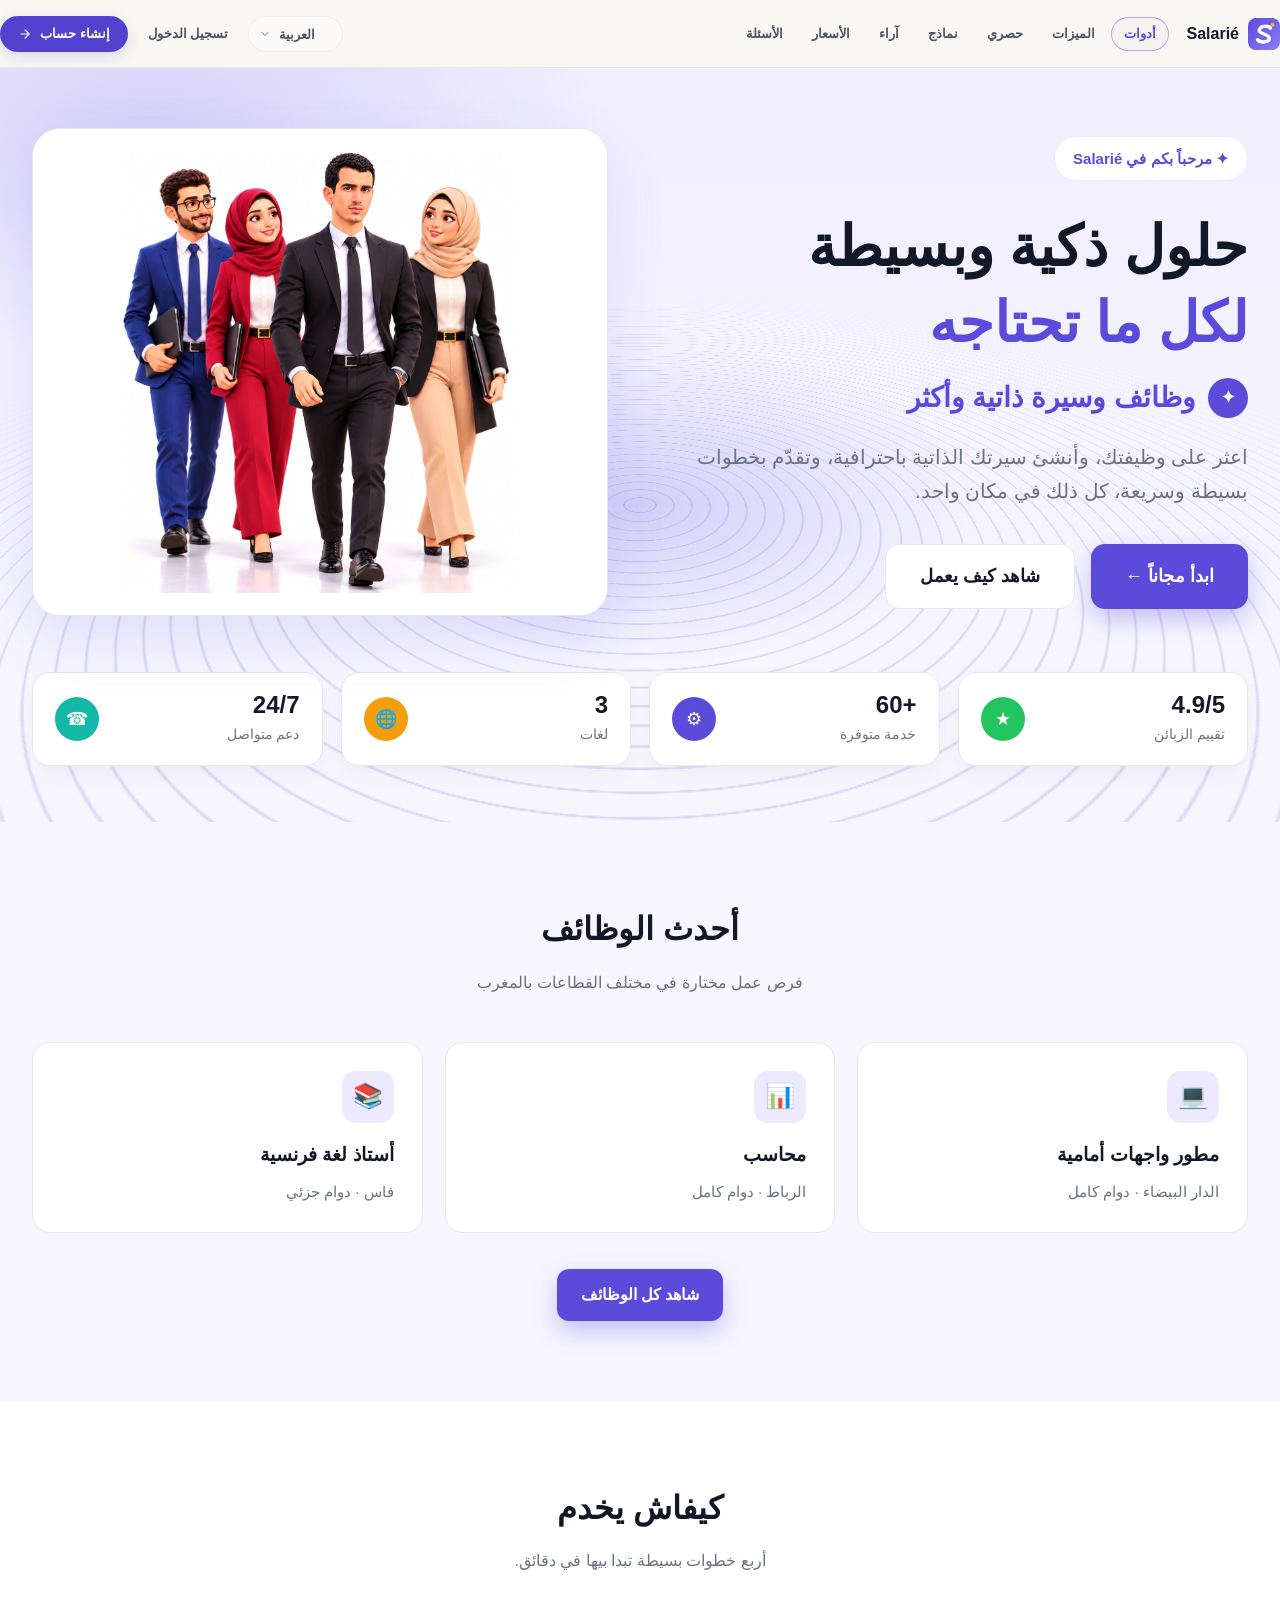
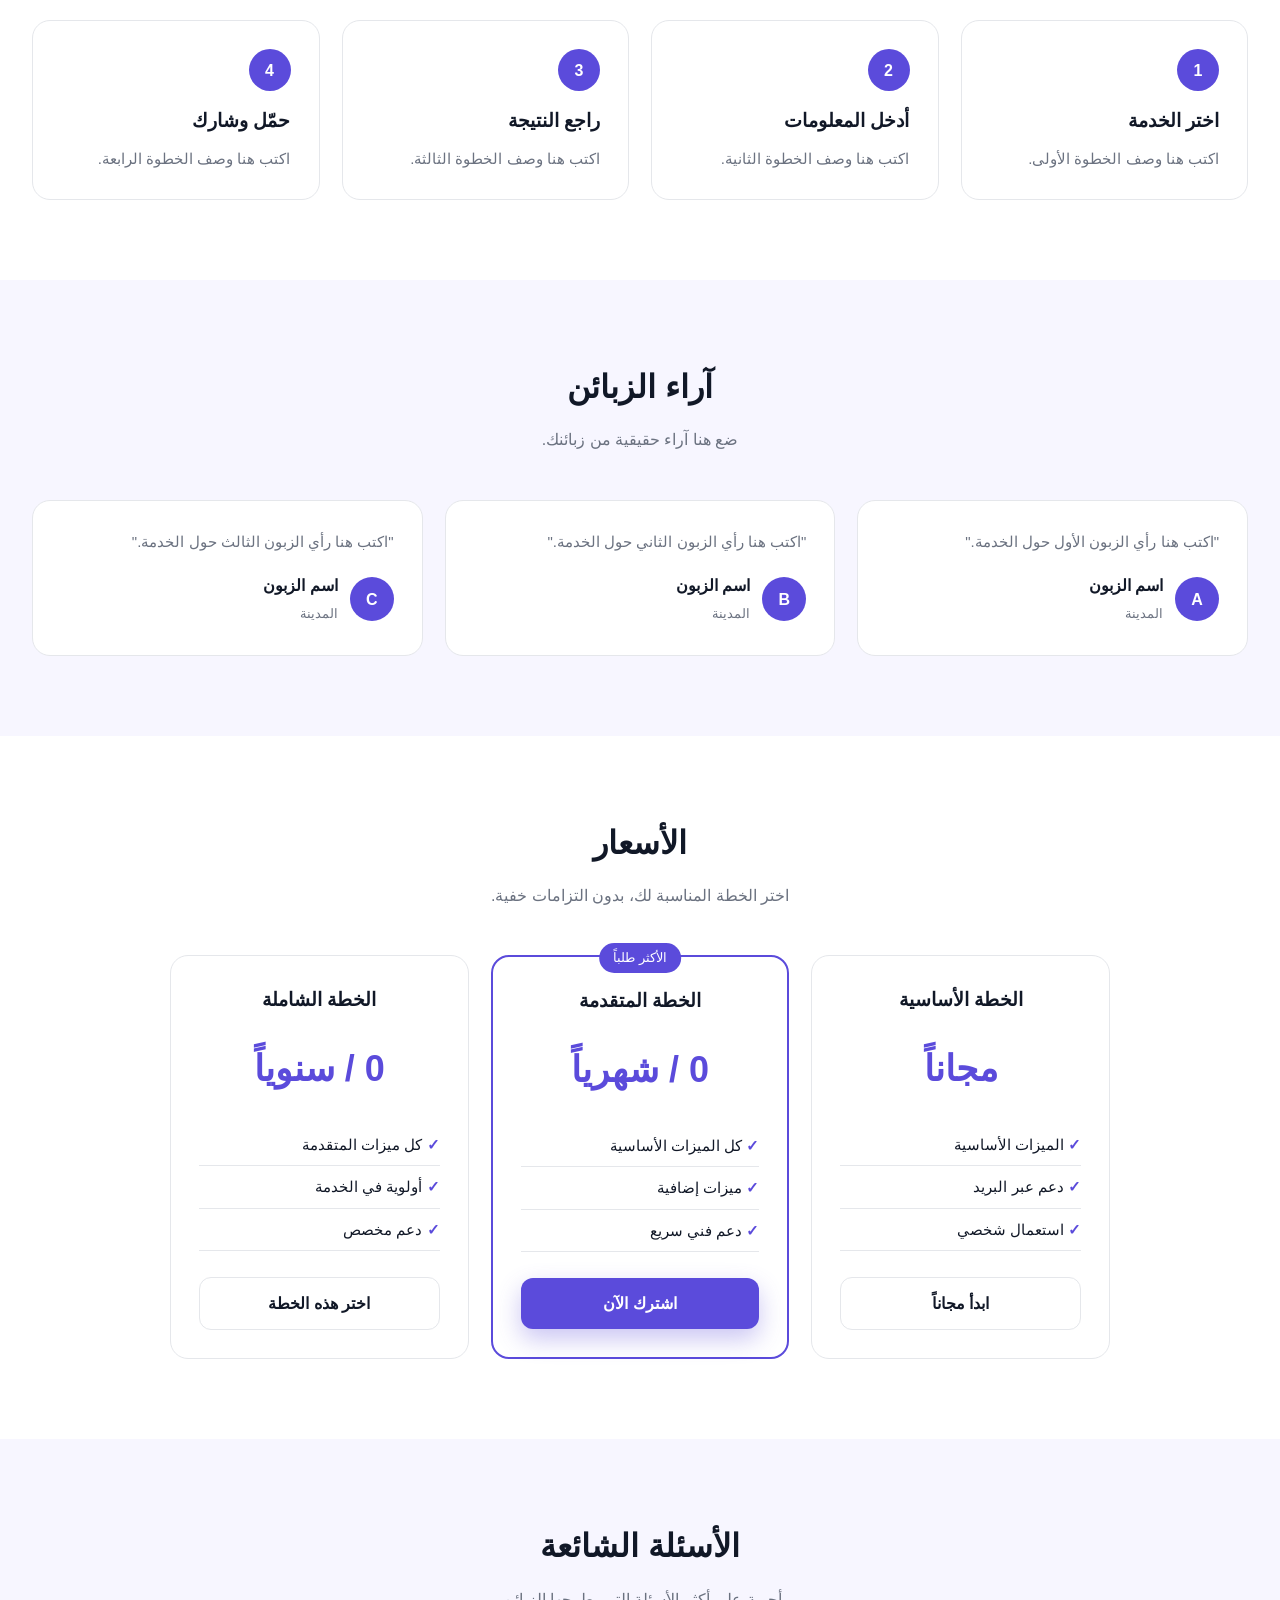
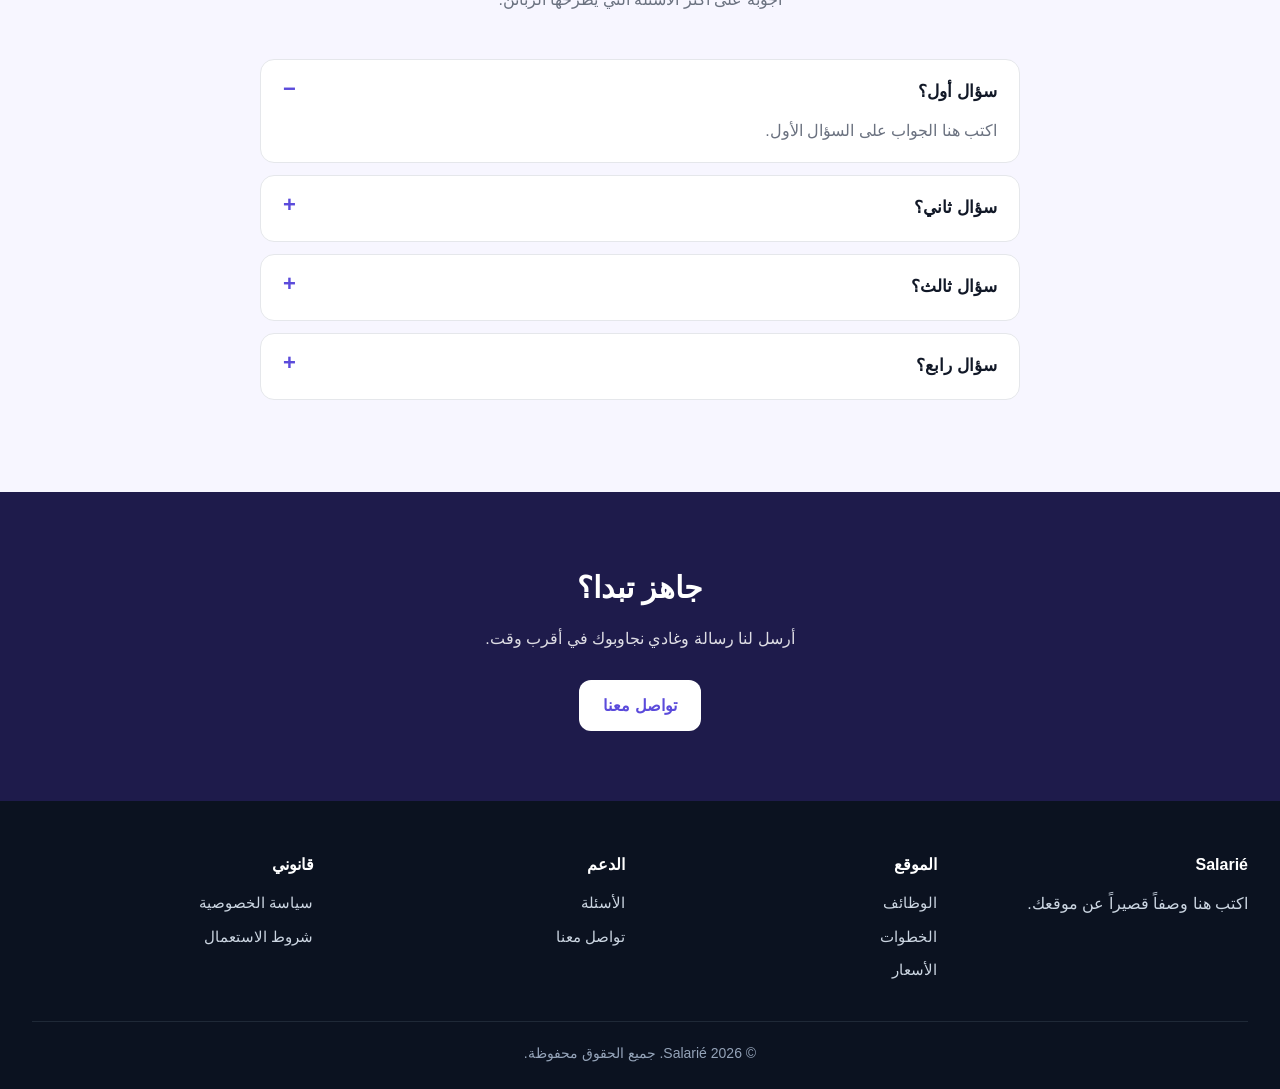
==== commit f4fec197: "Add files via upload" ====
--- a/index.html
+++ b/index.html
@@ -15,94 +15,34 @@
 button,select{font-family:inherit}
 .container{max-width:1400px;margin:auto;padding:0 32px}
 
-/* Header — matched to the supplied Naditaalim reference */
-header{
-  position:sticky;top:0;z-index:50;
-  background:rgba(255,255,255,.78);
-  border-bottom:1px solid rgba(226,232,240,.62);
-  -webkit-backdrop-filter:blur(14px);backdrop-filter:blur(14px);
-}
-:root[data-theme="dark"] header{
-  background:rgba(17,24,39,.82);
-  border-bottom-color:rgba(55,65,81,.72);
-}
-.nav{
-  height:68px;min-height:68px;padding:0;
-  display:flex;align-items:center;justify-content:space-between;
-  gap:12px;flex-wrap:nowrap;position:relative;
-}
-.nav-main{display:flex;align-items:center;gap:10px;flex:0 0 auto;min-width:0}
-.logo{
-  display:flex;align-items:center;gap:10px;flex-shrink:0;
-  color:#0f172a;font-size:16px;font-weight:700;line-height:1;
-  letter-spacing:-.35px;white-space:nowrap
-}
+/* Header — reference-matched navigation */
+header{height:68px;position:sticky;top:0;z-index:50;background:#f8f7f1;border-bottom:1px solid rgba(226,222,210,.62);-webkit-backdrop-filter:blur(12px);backdrop-filter:blur(12px)}
+:root[data-theme="dark"] header{background:#171827;border-bottom-color:#303044}
+.nav{height:68px;min-height:68px;padding:0;display:flex;align-items:center;justify-content:space-between;gap:12px;flex-wrap:nowrap}
+.nav-main{display:flex;align-items:center;gap:18px;flex:0 1 auto;min-width:0;flex-wrap:nowrap}
+.logo{display:flex;align-items:center;gap:9px;flex:0 0 auto;font-family:Tahoma,Arial,sans-serif;font-size:16px;font-weight:700;line-height:1;color:#111827;white-space:nowrap}
 :root[data-theme="dark"] .logo{color:#f9fafb}
 .logo-mark{width:32px;height:32px;flex-shrink:0}
-.pill-links{
-  display:flex;align-items:center;gap:4px;
-  border-radius:999px;background:rgba(255,255,255,.60);
-  border:1px solid rgba(226,232,240,.60);
-  padding:6px;box-shadow:none;
-  -webkit-backdrop-filter:blur(8px);backdrop-filter:blur(8px);
-}
-:root[data-theme="dark"] .pill-links{
-  background:rgba(31,41,55,.66);border-color:rgba(75,85,99,.65)
-}
-.pill-links a{
-  display:inline-flex;align-items:center;justify-content:center;
-  padding:6px 14px;border:0;border-radius:999px;
-  color:#475569;font-size:13px;font-weight:600;line-height:1.5;
-  white-space:nowrap;transition:color .18s ease,background .18s ease;
-}
-:root[data-theme="dark"] .pill-links a{color:#cbd5e1}
-.pill-links a:hover,.pill-links a:focus-visible,.pill-links a.active{
-  color:var(--primary);background:rgba(91,75,219,.075);outline:none
-}
-.pill-links a.active{font-weight:700}
-.nav-right{display:flex;align-items:center;gap:8px;flex:0 0 auto}
-.lang{
-  appearance:none;-webkit-appearance:none;
-  height:36px;min-width:82px;padding:0 28px 0 12px;
-  border:1px solid rgba(226,232,240,.70);border-radius:999px;
-  background-color:rgba(255,255,255,.70);color:#334155;
-  font-size:13px;font-weight:600;cursor:pointer;
-  background-image:url("data:image/svg+xml,%3Csvg xmlns='http://www.w3.org/2000/svg' width='12' height='12' viewBox='0 0 24 24' fill='none' stroke='%2364748b' stroke-width='2' stroke-linecap='round' stroke-linejoin='round'%3E%3Cpath d='m6 9 6 6 6-6'/%3E%3C/svg%3E");
-  background-repeat:no-repeat;background-position:left 11px center;
-}
-:root[data-theme="dark"] .lang{
-  background-color:rgba(31,41,55,.8);color:#e5e7eb;border-color:rgba(75,85,99,.75)
-}
-.nav-login{
-  height:36px;padding:0 16px;border:0;border-radius:999px;
-  display:inline-flex;align-items:center;justify-content:center;
-  background:transparent;color:#475569;font-size:13px;font-weight:600;
-  white-space:nowrap;cursor:pointer;transition:background .2s,color .2s
-}
-.nav-login:hover{background:#f1f5f9;color:var(--primary)}
-:root[data-theme="dark"] .nav-login{color:#cbd5e1}
-:root[data-theme="dark"] .nav-login:hover{background:#1f2937;color:#a99dfb}
-.nav-signup{
-  height:36px;padding:0 19px;border:0;border-radius:999px;
-  display:inline-flex;align-items:center;justify-content:center;gap:8px;
-  background:var(--primary);color:#fff;font-size:13px;font-weight:700;
-  white-space:nowrap;box-shadow:0 7px 18px rgba(91,75,219,.22);
-  transition:filter .2s,transform .2s
-}
-.nav-signup:hover{filter:brightness(1.06);transform:translateY(-1px)}
+.pill-links{display:flex;align-items:center;gap:3px;padding:0;border:0;border-radius:0;background:transparent;box-shadow:none;white-space:nowrap}
+.pill-links a,.pill-links>.dropdown>a{display:inline-flex;align-items:center;justify-content:center;padding:7px 12px;border:1px solid transparent;border-radius:999px;color:#4b5563;font-family:Tahoma,Arial,sans-serif;font-size:13px;font-weight:600;line-height:1.4;white-space:nowrap;transition:background .18s ease,border-color .18s ease,color .18s ease}
+:root[data-theme="dark"] .pill-links a,:root[data-theme="dark"] .pill-links>.dropdown>a{color:#d1d5db}
+.pill-links a:hover,.pill-links>.dropdown:hover>a,.pill-links a:focus-visible,.pill-links>.dropdown>a:focus-visible{color:#5b4bdb;background:rgba(91,75,219,.055);outline:none}
+.pill-links a.active,.pill-links>.dropdown>a.active{border-color:rgba(91,75,219,.42);color:#5b4bdb;background:rgba(91,75,219,.025);font-weight:700}
+:root[data-theme="dark"] .pill-links a.active,:root[data-theme="dark"] .pill-links>.dropdown>a.active{color:#a99dfb;border-color:rgba(169,157,251,.55)}
+.nav-right{display:flex;align-items:center;gap:8px;flex:0 0 auto;white-space:nowrap}
+.lang{appearance:none;-webkit-appearance:none;height:36px;min-width:82px;padding:0 27px 0 12px;border:1px solid rgba(226,232,240,.65);border-radius:999px;background-color:rgba(255,255,255,.42);color:#4b5563;font-size:13px;font-weight:600;cursor:pointer;background-image:url("data:image/svg+xml,%3Csvg xmlns='http://www.w3.org/2000/svg' width='12' height='12' viewBox='0 0 24 24' fill='none' stroke='%2364748b' stroke-width='2' stroke-linecap='round' stroke-linejoin='round'%3E%3Cpath d='m6 9 6 6 6-6'/%3E%3C/svg%3E");background-repeat:no-repeat;background-position:left 10px center}
+:root[data-theme="dark"] .lang{background-color:#202033;color:#e5e7eb;border-color:#39394d}
+.nav-login{height:36px;padding:0 12px;display:inline-flex;align-items:center;justify-content:center;border:0;border-radius:999px;background:transparent;color:#4b5563;font-size:13px;font-weight:600;white-space:nowrap;cursor:pointer}
+.nav-login:hover{color:#5b4bdb;background:rgba(91,75,219,.05)}
+:root[data-theme="dark"] .nav-login{color:#d1d5db}
+.nav-signup{height:36px;padding:0 18px;display:inline-flex;align-items:center;justify-content:center;gap:8px;border:0;border-radius:999px;background:#5142cf;color:#fff;font-size:13px;font-weight:700;white-space:nowrap;box-shadow:0 5px 13px rgba(81,66,207,.16);transition:filter .18s,transform .18s}
+.nav-signup:hover{filter:brightness(1.07);transform:translateY(-1px)}
 .nav-signup svg{width:14px;height:14px;flex-shrink:0}
-.mobile-menu-btn{
-  display:none;width:36px;height:36px;border-radius:999px;
-  border:1px solid rgba(226,232,240,.8);background:rgba(255,255,255,.7);
-  color:#334155;cursor:pointer;align-items:center;justify-content:center;font-size:19px
-}
-.mobile-nav{
-  display:none;position:absolute;top:calc(100% + 8px);right:0;left:0;
-  padding:8px;background:var(--card);border:1px solid var(--line);
-  border-radius:18px;box-shadow:0 14px 30px rgba(0,0,0,.12);z-index:60
-}
+.theme-btn{display:none!important}
+.mobile-menu-btn{display:none;width:36px;height:36px;border-radius:999px;border:1px solid rgba(226,232,240,.8);background:rgba(255,255,255,.7);color:#334155;cursor:pointer;align-items:center;justify-content:center;font-size:19px}
+.mobile-nav{display:none;position:absolute;top:calc(100% + 7px);right:18px;left:18px;padding:9px;background:var(--card);border:1px solid var(--line);border-radius:16px;box-shadow:0 14px 30px rgba(0,0,0,.12);z-index:60}
 .mobile-nav.open{display:flex;flex-direction:column;gap:3px}
-.mobile-nav a{padding:10px 14px;border-radius:12px;color:var(--text2);font-size:13px;font-weight:600}
+.mobile-nav a{padding:10px 13px;border-radius:11px;color:var(--text2);font-size:13px;font-weight:600}
 .mobile-nav a:hover,.mobile-nav a.active{background:var(--soft);color:var(--primary)}
 /* Jobs dropdown */
 .dropdown{position:relative}
@@ -200,39 +140,13 @@
 footer a:hover{color:#fff}
 .copy{text-align:center;border-top:1px solid #1f2937;padding-top:20px;font-size:14px;color:#94a3b8}
 
-@media(max-width:1100px){
-  .nav-main{gap:8px}
-  .pill-links a{padding-left:9px;padding-right:9px}
-  .nav-login{padding-left:10px;padding-right:10px}
+@media(max-width:1180px){.pill-links a,.pill-links>.dropdown>a{padding-left:8px;padding-right:8px}.nav-main{gap:10px}}
+@media(max-width:1000px){
+  .hero-grid{grid-template-columns:1fr}.hero-text{text-align:center}.hero-text p{margin-left:auto;margin-right:auto}.hero-actions{justify-content:center}.accent-line{justify-content:center}.badge-pill{margin-left:auto;margin-right:auto}.visual{aspect-ratio:auto;height:440px}.stats{grid-template-columns:repeat(2,1fr)}
+  .pill-links{display:none}.nav-login{display:none}.mobile-menu-btn{display:inline-flex}
 }
-@media(max-width:1000px){
-  .hero-grid{grid-template-columns:1fr}
-  .hero-text{text-align:center}
-  .hero-text p{margin-left:auto;margin-right:auto}
-  .hero-actions{justify-content:center}
-  .accent-line{justify-content:center}
-  .badge-pill{margin-left:auto;margin-right:auto}
-  .visual{aspect-ratio:auto;height:440px}
-  .stats{grid-template-columns:repeat(2,1fr)}
-  .pill-links{display:none}
-  .nav-login{display:none}
-  .mobile-menu-btn{display:inline-flex}
-}
-@media(max-width:600px){
-  .container{padding:0 18px}
-  .hero h1{font-size:34px}
-  .title{font-size:26px}
-  .nav{height:64px;min-height:64px;gap:6px}
-  .logo{font-size:16px}
-  .logo-mark{width:30px;height:30px}
-  .nav-right{gap:6px}
-  .nav-signup{padding:0 12px;font-size:12px}
-  .lang{min-width:76px;padding-right:23px}
-}
-
-/* Top bar takes a soft tint */
-header{background:linear-gradient(90deg,color-mix(in srgb,var(--hero-top) 35%,var(--card)) 0%,color-mix(in srgb,var(--bg) 35%,var(--card)) 100%)}
-header .container{position:relative;z-index:1}
+@media(max-width:600px){.container{padding:0 18px}.hero h1{font-size:34px}.title{font-size:26px}.nav{height:64px;min-height:64px}.logo{font-size:16px}.logo-mark{width:30px;height:30px}.nav-right{gap:5px}.nav-signup{padding:0 12px;font-size:12px}.lang{min-width:76px;padding-right:23px}}
+
 
 /* ===== Animated vortex circles (hero) ===== */
 .hero::before{content:none;animation:none}
@@ -253,12 +167,6 @@
 @keyframes vortexBreathe{0%,100%{transform:scale(1);opacity:.9}50%{transform:scale(1.045);opacity:1}}
 
 
-/* ===== Nav pill: outlined active link like the reference ===== */
-.pill-links{gap:6px;padding:7px 12px;background:color-mix(in srgb,var(--pill) 78%,transparent);-webkit-backdrop-filter:blur(8px);backdrop-filter:blur(8px)}
-.pill-links>a,.pill-links>.dropdown>a{display:inline-block;padding:9px 20px;border:1.5px solid transparent;border-radius:999px;color:var(--text2);font-size:15px;line-height:1.4;transition:border-color .2s,color .2s,background .2s}
-.pill-links>a:hover,.pill-links>.dropdown:hover>a,.pill-links>a:focus-visible,.pill-links>.dropdown>a:focus-visible,
-.pill-links>a.active,.pill-links>.dropdown>a.active{border-color:color-mix(in srgb,var(--primary) 45%,transparent);color:var(--primary);background:color-mix(in srgb,var(--primary) 6%,transparent)}
-.pill-links>a.active,.pill-links>.dropdown>a.active{font-weight:600}
 </style>
 </head>
 <body>
@@ -268,12 +176,7 @@
     <div class="nav-main">
       <a class="logo" href="#" aria-label="Salarié">
         <svg class="logo-mark" viewBox="0 0 120 120" aria-hidden="true">
-          <defs>
-            <linearGradient id="lbg" x1="0" y1="0" x2="1" y2="1">
-              <stop offset="0" stop-color="#5b4bdb"/>
-              <stop offset="1" stop-color="#8b7cf6"/>
-            </linearGradient>
-          </defs>
+          <defs><linearGradient id="lbg" x1="0" y1="0" x2="1" y2="1"><stop offset="0" stop-color="#5b4bdb"/><stop offset="1" stop-color="#8b7cf6"/></linearGradient></defs>
           <rect width="120" height="120" rx="30" fill="url(#lbg)"/>
           <path d="M84 38 C76 28 44 28 42 46 C40 60 80 60 80 76 C80 92 46 94 36 82" fill="none" stroke="#ffffff" stroke-width="13" stroke-linecap="round" stroke-linejoin="round"/>
           <circle cx="92" cy="26" r="7" fill="#fbbf24"/>
@@ -281,13 +184,7 @@
         <span>Salarié</span>
       </a>
       <nav class="pill-links" aria-label="التنقل الرئيسي">
-        <div class="dropdown">
-          <a class="active" href="#jobs" data-i18n="nav.tools">أدوات</a>
-          <div class="dropdown-menu">
-            <a href="jobs.html?sector=public" data-i18n="sector.public">القطاع العام</a>
-            <a href="jobs.html?sector=private" data-i18n="sector.private">القطاع الخاص</a>
-          </div>
-        </div>
+        <a class="active" href="#jobs" data-i18n="nav.tools">أدوات</a>
         <a href="#steps" data-i18n="nav.features">الميزات</a>
         <a href="#testimonials" data-i18n="nav.exclusive">حصري</a>
         <a href="#jobs" data-i18n="nav.showcase">نماذج</a>
@@ -298,28 +195,15 @@
     </div>
     <div class="nav-right">
       <select class="lang" id="langSelect" aria-label="Language">
-        <option value="ar">العربية</option>
-        <option value="fr">Français</option>
-        <option value="en">English</option>
+        <option value="ar">العربية</option><option value="fr">Français</option><option value="en">English</option>
       </select>
       <button class="theme-btn" id="themeBtn" type="button" aria-label="Dark mode">🌙</button>
-      <a class="nav-login" href="jobs.html">تسجيل الدخول</a>
-      <a class="nav-signup" href="jobs.html#cv">
-        <span>إنشاء حساب</span>
-        <svg xmlns="http://www.w3.org/2000/svg" width="24" height="24" viewBox="0 0 24 24" fill="none" stroke="currentColor" stroke-width="2" stroke-linecap="round" stroke-linejoin="round" aria-hidden="true"><path d="M5 12h14"></path><path d="m12 5 7 7-7 7"></path></svg>
-      </a>
+      <a class="nav-login" href="jobs.html" data-i18n="nav.login">تسجيل الدخول</a>
+      <a class="nav-signup" href="jobs.html#cv"><span data-i18n="nav.signup">إنشاء حساب</span><svg xmlns="http://www.w3.org/2000/svg" width="24" height="24" viewBox="0 0 24 24" fill="none" stroke="currentColor" stroke-width="2" stroke-linecap="round" stroke-linejoin="round" aria-hidden="true"><path d="M5 12h14"></path><path d="m12 5 7 7-7 7"></path></svg></a>
       <button class="mobile-menu-btn" id="mobileMenuBtn" type="button" aria-label="Menu" aria-expanded="false">☰</button>
     </div>
     <nav class="mobile-nav" id="mobileNav" aria-label="قائمة الهاتف">
-      <a class="active" href="#jobs" data-i18n="nav.tools">أدوات</a>
-      <a href="jobs.html?sector=public" data-i18n="sector.public">القطاع العام</a>
-      <a href="jobs.html?sector=private" data-i18n="sector.private">القطاع الخاص</a>
-      <a href="#steps" data-i18n="nav.features">الميزات</a>
-      <a href="#testimonials" data-i18n="nav.exclusive">حصري</a>
-      <a href="#jobs" data-i18n="nav.showcase">نماذج</a>
-      <a href="#testimonials" data-i18n="nav.opinions">آراء</a>
-      <a href="#pricing" data-i18n="nav.pricing">الأسعار</a>
-      <a href="#faq" data-i18n="nav.faq">الأسئلة الشائعة</a>
+      <a class="active" href="#jobs" data-i18n="nav.tools">أدوات</a><a href="#steps" data-i18n="nav.features">الميزات</a><a href="#testimonials" data-i18n="nav.exclusive">حصري</a><a href="#jobs" data-i18n="nav.showcase">نماذج</a><a href="#testimonials" data-i18n="nav.opinions">آراء</a><a href="#pricing" data-i18n="nav.pricing">الأسعار</a><a href="#faq" data-i18n="nav.faq">الأسئلة الشائعة</a>
     </nav>
   </div>
 </header>
@@ -470,7 +354,8 @@
 <script>
   const T = {
     ar: {
-      "nav.tools": "أدوات", "nav.features": "الميزات", "nav.exclusive": "حصري", "nav.showcase": "نماذج", "nav.opinions": "آراء",
+      "nav.tools":"أدوات", "nav.features":"الميزات", "nav.exclusive":"حصري", "nav.showcase":"نماذج", "nav.opinions":"آراء", "nav.login":"تسجيل الدخول", "nav.signup":"إنشاء حساب",
+
       "nav.jobs": "الوظائف", "sector.public": "القطاع العام", "sector.private": "القطاع الخاص",
       "nav.steps": "الخطوات", "nav.cv": "السيرة الذاتية", "nav.pricing": "الأسعار", "nav.faq": "الأسئلة",
       "hero.pill": "✦ مرحباً بكم في Salarié", "hero.h1": "حلول ذكية وبسيطة",
@@ -505,7 +390,8 @@
       "footer.privacy": "سياسة الخصوصية", "footer.terms": "شروط الاستعمال", "footer.copy": "© 2026 Salarié. جميع الحقوق محفوظة."
     },
     fr: {
-      "nav.tools": "Outils", "nav.features": "Fonctionnalités", "nav.exclusive": "Exclusif", "nav.showcase": "Exemples", "nav.opinions": "Avis",
+      "nav.tools":"Outils", "nav.features":"Fonctionnalités", "nav.exclusive":"Exclusif", "nav.showcase":"Exemples", "nav.opinions":"Avis", "nav.login":"Connexion", "nav.signup":"Créer un compte",
+
       "nav.jobs": "Emplois", "sector.public": "Secteur public", "sector.private": "Secteur privé",
       "nav.steps": "Étapes", "nav.cv": "CV", "nav.pricing": "Tarifs", "nav.faq": "FAQ",
       "hero.pill": "✦ Bienvenue sur Salarié", "hero.h1": "Des solutions simples et intelligentes",
@@ -540,7 +426,8 @@
       "footer.privacy": "Politique de confidentialité", "footer.terms": "Conditions d’utilisation", "footer.copy": "© 2026 Salarié. Tous droits réservés."
     },
     en: {
-      "nav.tools": "Tools", "nav.features": "Features", "nav.exclusive": "Exclusive", "nav.showcase": "Showcase", "nav.opinions": "Reviews",
+      "nav.tools":"Tools", "nav.features":"Features", "nav.exclusive":"Exclusive", "nav.showcase":"Showcase", "nav.opinions":"Reviews", "nav.login":"Log in", "nav.signup":"Create account",
+
       "nav.jobs": "Jobs", "sector.public": "Public sector", "sector.private": "Private sector",
       "nav.steps": "Steps", "nav.cv": "Resume", "nav.pricing": "Pricing", "nav.faq": "FAQ",
       "hero.pill": "✦ Welcome to Salarié", "hero.h1": "Smart and simple solutions",
@@ -619,7 +506,6 @@
   }
 
   document.getElementById("langSelect").addEventListener("change", e => setLanguage(e.target.value));
-
   const mobileMenuBtn = document.getElementById("mobileMenuBtn");
   const mobileNav = document.getElementById("mobileNav");
   mobileMenuBtn.addEventListener("click", () => {
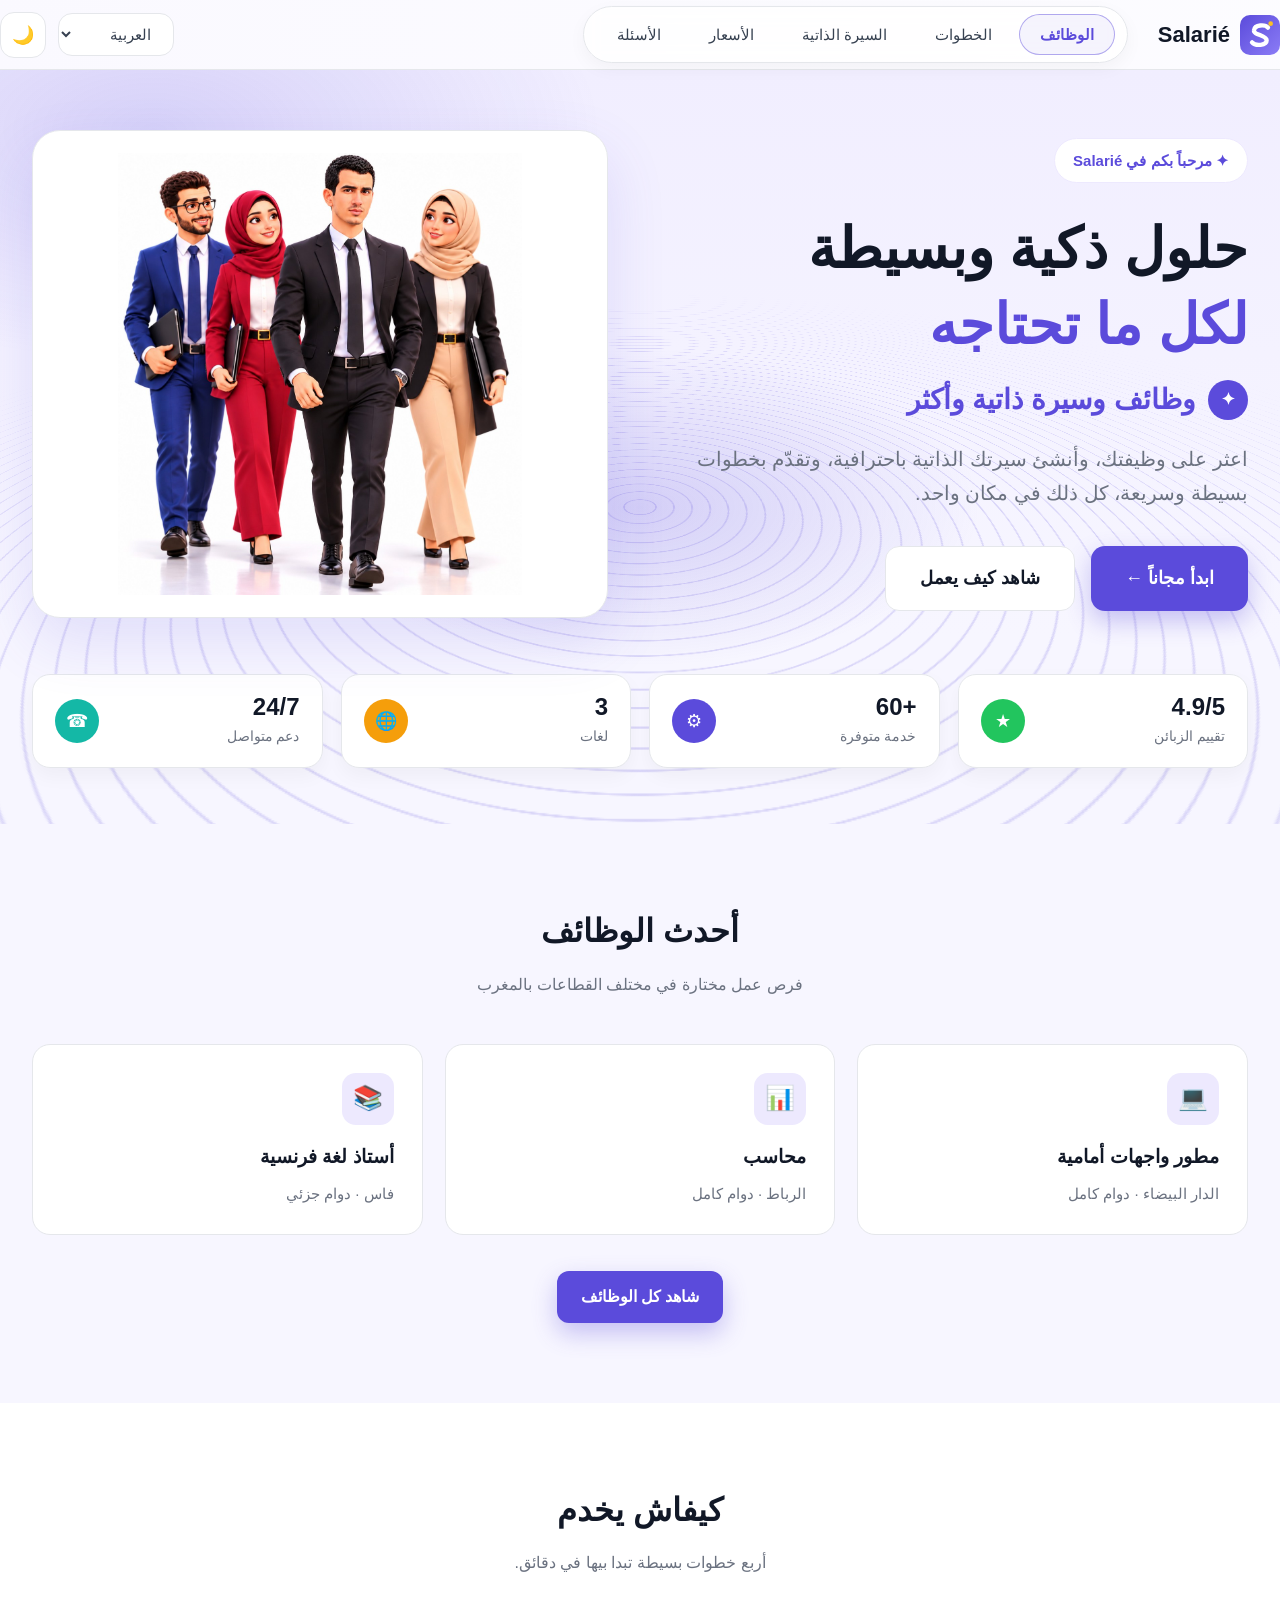
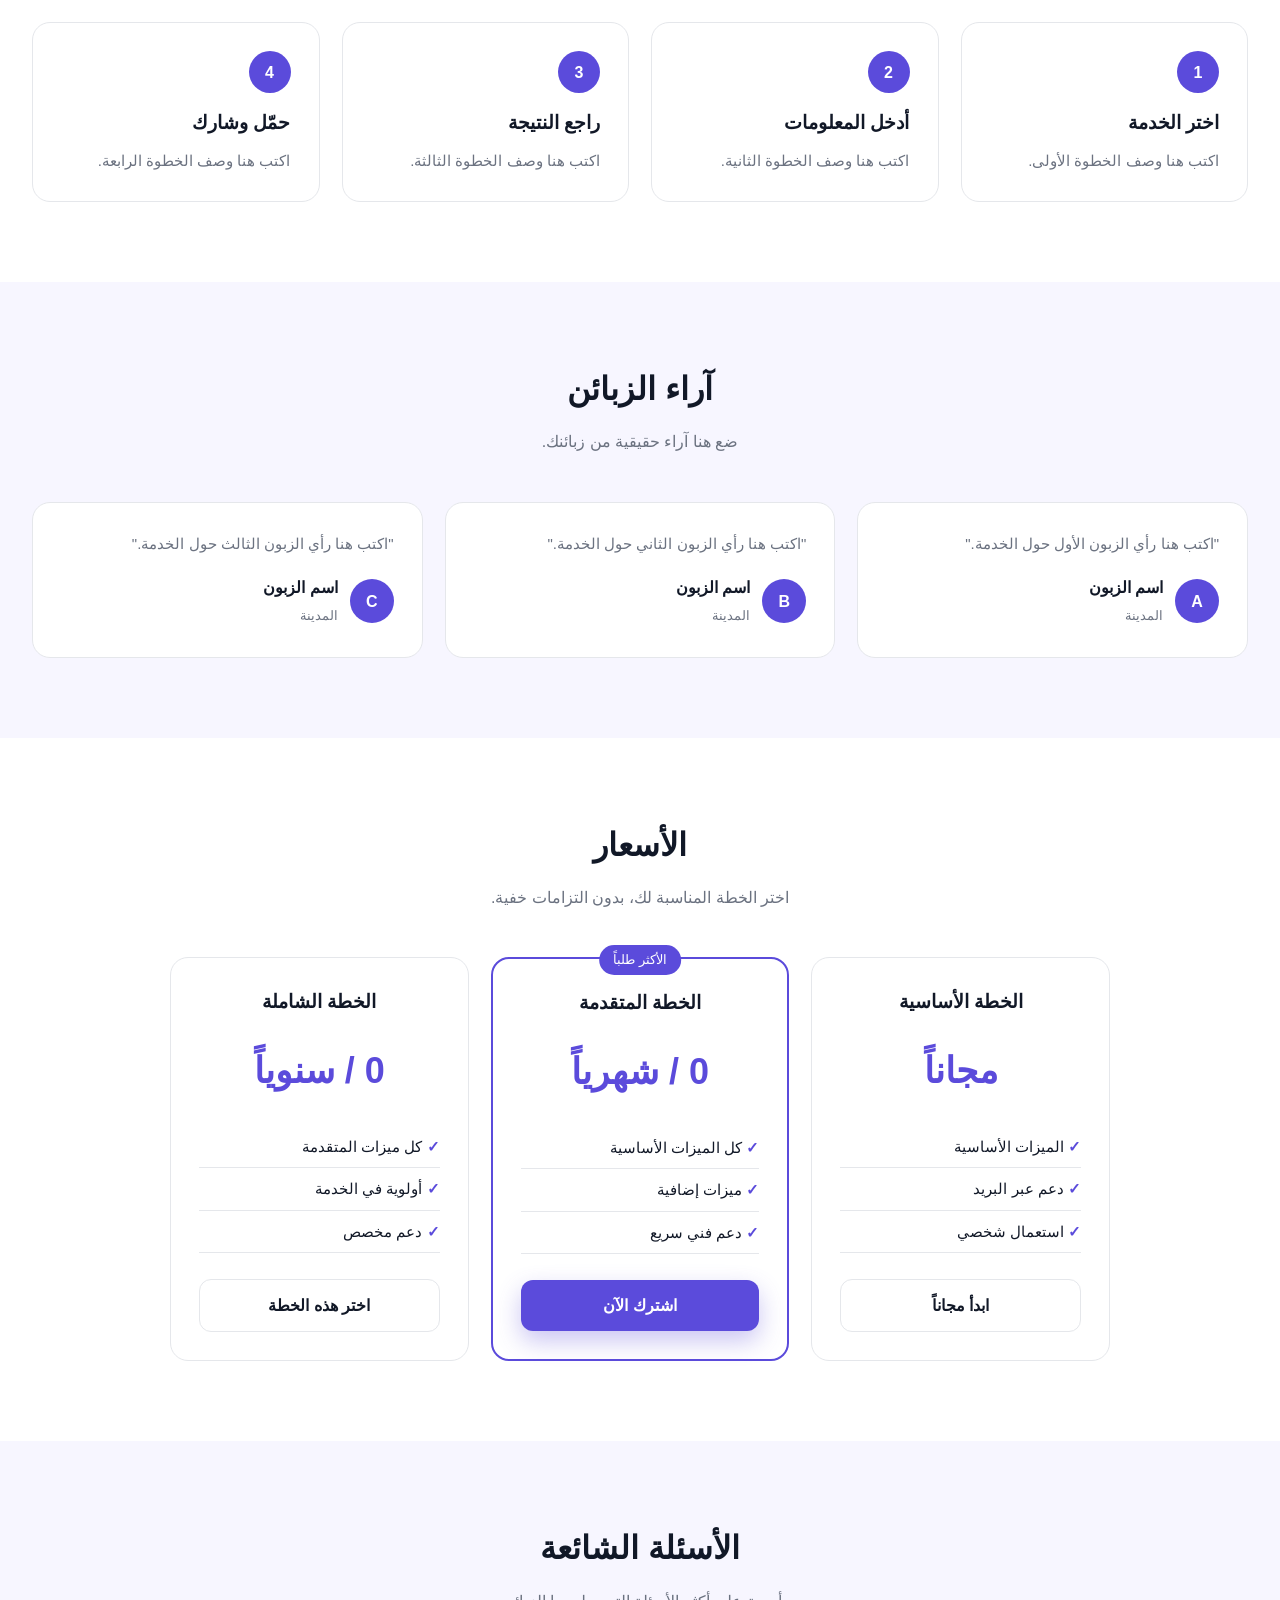
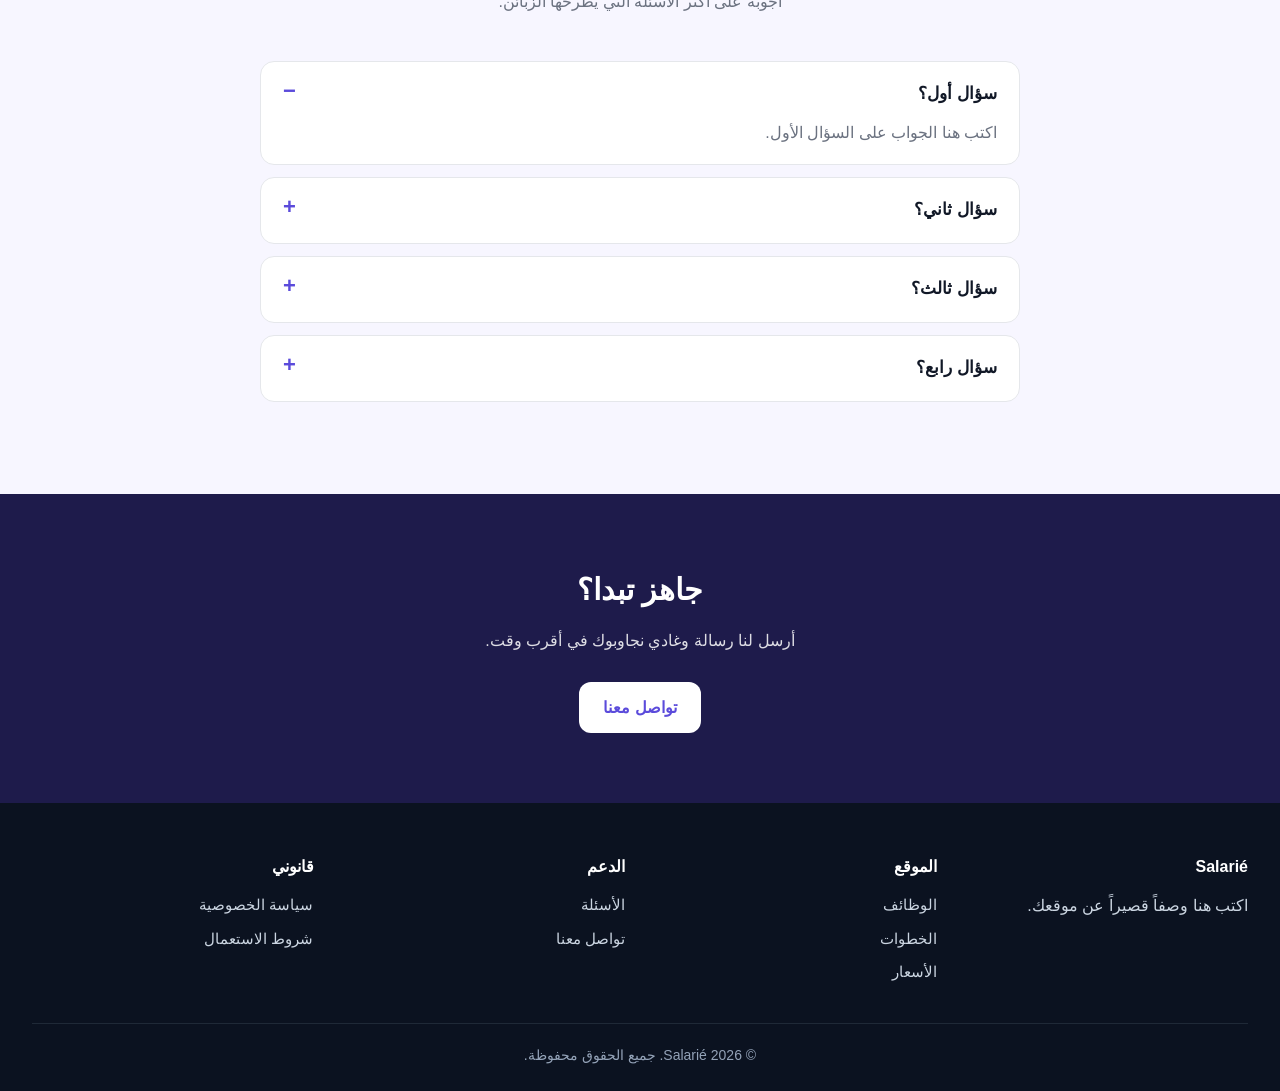
==== commit 1b2d9e1b: "Add files via upload" ====
--- a/index.html
+++ b/index.html
@@ -15,35 +15,19 @@
 button,select{font-family:inherit}
 .container{max-width:1400px;margin:auto;padding:0 32px}
 
-/* Header — reference-matched navigation */
-header{height:68px;position:sticky;top:0;z-index:50;background:#f8f7f1;border-bottom:1px solid rgba(226,222,210,.62);-webkit-backdrop-filter:blur(12px);backdrop-filter:blur(12px)}
-:root[data-theme="dark"] header{background:#171827;border-bottom-color:#303044}
-.nav{height:68px;min-height:68px;padding:0;display:flex;align-items:center;justify-content:space-between;gap:12px;flex-wrap:nowrap}
-.nav-main{display:flex;align-items:center;gap:18px;flex:0 1 auto;min-width:0;flex-wrap:nowrap}
-.logo{display:flex;align-items:center;gap:9px;flex:0 0 auto;font-family:Tahoma,Arial,sans-serif;font-size:16px;font-weight:700;line-height:1;color:#111827;white-space:nowrap}
-:root[data-theme="dark"] .logo{color:#f9fafb}
-.logo-mark{width:32px;height:32px;flex-shrink:0}
-.pill-links{display:flex;align-items:center;gap:3px;padding:0;border:0;border-radius:0;background:transparent;box-shadow:none;white-space:nowrap}
-.pill-links a,.pill-links>.dropdown>a{display:inline-flex;align-items:center;justify-content:center;padding:7px 12px;border:1px solid transparent;border-radius:999px;color:#4b5563;font-family:Tahoma,Arial,sans-serif;font-size:13px;font-weight:600;line-height:1.4;white-space:nowrap;transition:background .18s ease,border-color .18s ease,color .18s ease}
-:root[data-theme="dark"] .pill-links a,:root[data-theme="dark"] .pill-links>.dropdown>a{color:#d1d5db}
-.pill-links a:hover,.pill-links>.dropdown:hover>a,.pill-links a:focus-visible,.pill-links>.dropdown>a:focus-visible{color:#5b4bdb;background:rgba(91,75,219,.055);outline:none}
-.pill-links a.active,.pill-links>.dropdown>a.active{border-color:rgba(91,75,219,.42);color:#5b4bdb;background:rgba(91,75,219,.025);font-weight:700}
-:root[data-theme="dark"] .pill-links a.active,:root[data-theme="dark"] .pill-links>.dropdown>a.active{color:#a99dfb;border-color:rgba(169,157,251,.55)}
-.nav-right{display:flex;align-items:center;gap:8px;flex:0 0 auto;white-space:nowrap}
-.lang{appearance:none;-webkit-appearance:none;height:36px;min-width:82px;padding:0 27px 0 12px;border:1px solid rgba(226,232,240,.65);border-radius:999px;background-color:rgba(255,255,255,.42);color:#4b5563;font-size:13px;font-weight:600;cursor:pointer;background-image:url("data:image/svg+xml,%3Csvg xmlns='http://www.w3.org/2000/svg' width='12' height='12' viewBox='0 0 24 24' fill='none' stroke='%2364748b' stroke-width='2' stroke-linecap='round' stroke-linejoin='round'%3E%3Cpath d='m6 9 6 6 6-6'/%3E%3C/svg%3E");background-repeat:no-repeat;background-position:left 10px center}
-:root[data-theme="dark"] .lang{background-color:#202033;color:#e5e7eb;border-color:#39394d}
-.nav-login{height:36px;padding:0 12px;display:inline-flex;align-items:center;justify-content:center;border:0;border-radius:999px;background:transparent;color:#4b5563;font-size:13px;font-weight:600;white-space:nowrap;cursor:pointer}
-.nav-login:hover{color:#5b4bdb;background:rgba(91,75,219,.05)}
-:root[data-theme="dark"] .nav-login{color:#d1d5db}
-.nav-signup{height:36px;padding:0 18px;display:inline-flex;align-items:center;justify-content:center;gap:8px;border:0;border-radius:999px;background:#5142cf;color:#fff;font-size:13px;font-weight:700;white-space:nowrap;box-shadow:0 5px 13px rgba(81,66,207,.16);transition:filter .18s,transform .18s}
-.nav-signup:hover{filter:brightness(1.07);transform:translateY(-1px)}
-.nav-signup svg{width:14px;height:14px;flex-shrink:0}
-.theme-btn{display:none!important}
-.mobile-menu-btn{display:none;width:36px;height:36px;border-radius:999px;border:1px solid rgba(226,232,240,.8);background:rgba(255,255,255,.7);color:#334155;cursor:pointer;align-items:center;justify-content:center;font-size:19px}
-.mobile-nav{display:none;position:absolute;top:calc(100% + 7px);right:18px;left:18px;padding:9px;background:var(--card);border:1px solid var(--line);border-radius:16px;box-shadow:0 14px 30px rgba(0,0,0,.12);z-index:60}
-.mobile-nav.open{display:flex;flex-direction:column;gap:3px}
-.mobile-nav a{padding:10px 13px;border-radius:11px;color:var(--text2);font-size:13px;font-weight:600}
-.mobile-nav a:hover,.mobile-nav a.active{background:var(--soft);color:var(--primary)}
+/* Header */
+header{background:var(--card);border-bottom:1px solid var(--line);position:sticky;top:0;z-index:20}
+.nav{display:flex;justify-content:space-between;align-items:center;gap:16px;flex-wrap:wrap;padding:6px 0}
+.nav-main{display:flex;align-items:center;gap:30px;flex-wrap:wrap}
+.logo{display:flex;align-items:center;gap:10px;font-size:22px;font-weight:bold;color:var(--ink)}
+.logo-mark{width:40px;height:40px;flex-shrink:0}
+.pill-links{display:flex;align-items:center;gap:24px;background:var(--pill);border:1px solid var(--line);border-radius:999px;padding:11px 28px;box-shadow:0 6px 18px rgba(0,0,0,.04)}
+.pill-links a{color:var(--text2);font-size:15px;white-space:nowrap}
+.pill-links a:hover{color:var(--primary)}
+.nav-right{display:flex;align-items:center;gap:12px}
+.lang{background:var(--card);color:var(--text2);border:1px solid var(--line);border-radius:14px;padding:11px 18px;font-size:15px;cursor:pointer}
+.theme-btn{width:46px;height:46px;border-radius:14px;border:1px solid var(--line);background:var(--card);cursor:pointer;font-size:18px;display:inline-flex;align-items:center;justify-content:center}
+
 /* Jobs dropdown */
 .dropdown{position:relative}
 .dropdown-menu{position:absolute;top:100%;left:50%;transform:translateX(-50%);min-width:190px;margin-top:12px;padding:8px;background:var(--card);border:1px solid var(--line);border-radius:14px;box-shadow:0 14px 30px rgba(0,0,0,.12);display:none;flex-direction:column;gap:4px;z-index:30}
@@ -140,13 +124,26 @@
 footer a:hover{color:#fff}
 .copy{text-align:center;border-top:1px solid #1f2937;padding-top:20px;font-size:14px;color:#94a3b8}
 
-@media(max-width:1180px){.pill-links a,.pill-links>.dropdown>a{padding-left:8px;padding-right:8px}.nav-main{gap:10px}}
 @media(max-width:1000px){
-  .hero-grid{grid-template-columns:1fr}.hero-text{text-align:center}.hero-text p{margin-left:auto;margin-right:auto}.hero-actions{justify-content:center}.accent-line{justify-content:center}.badge-pill{margin-left:auto;margin-right:auto}.visual{aspect-ratio:auto;height:440px}.stats{grid-template-columns:repeat(2,1fr)}
-  .pill-links{display:none}.nav-login{display:none}.mobile-menu-btn{display:inline-flex}
+  .hero-grid{grid-template-columns:1fr}
+  .hero-text{text-align:center}
+  .hero-text p{margin-left:auto;margin-right:auto}
+  .hero-actions{justify-content:center}
+  .accent-line{justify-content:center}
+  .badge-pill{margin-left:auto;margin-right:auto}
+  .visual{aspect-ratio:auto;height:440px}
+  .stats{grid-template-columns:repeat(2,1fr)}
+  .pill-links{display:none}
 }
-@media(max-width:600px){.container{padding:0 18px}.hero h1{font-size:34px}.title{font-size:26px}.nav{height:64px;min-height:64px}.logo{font-size:16px}.logo-mark{width:30px;height:30px}.nav-right{gap:5px}.nav-signup{padding:0 12px;font-size:12px}.lang{min-width:76px;padding-right:23px}}
-
+@media(max-width:600px){
+  .container{padding:0 18px}
+  .hero h1{font-size:34px}
+  .title{font-size:26px}
+}
+
+/* Top bar takes a soft tint */
+header{background:linear-gradient(90deg,color-mix(in srgb,var(--hero-top) 35%,var(--card)) 0%,color-mix(in srgb,var(--bg) 35%,var(--card)) 100%)}
+header .container{position:relative;z-index:1}
 
 /* ===== Animated vortex circles (hero) ===== */
 .hero::before{content:none;animation:none}
@@ -167,6 +164,12 @@
 @keyframes vortexBreathe{0%,100%{transform:scale(1);opacity:.9}50%{transform:scale(1.045);opacity:1}}
 
 
+/* ===== Nav pill: outlined active link like the reference ===== */
+.pill-links{gap:6px;padding:7px 12px;background:color-mix(in srgb,var(--pill) 78%,transparent);-webkit-backdrop-filter:blur(8px);backdrop-filter:blur(8px)}
+.pill-links>a,.pill-links>.dropdown>a{display:inline-block;padding:9px 20px;border:1.5px solid transparent;border-radius:999px;color:var(--text2);font-size:15px;line-height:1.4;transition:border-color .2s,color .2s,background .2s}
+.pill-links>a:hover,.pill-links>.dropdown:hover>a,.pill-links>a:focus-visible,.pill-links>.dropdown>a:focus-visible,
+.pill-links>a.active,.pill-links>.dropdown>a.active{border-color:color-mix(in srgb,var(--primary) 45%,transparent);color:var(--primary);background:color-mix(in srgb,var(--primary) 6%,transparent)}
+.pill-links>a.active,.pill-links>.dropdown>a.active{font-weight:600}
 </style>
 </head>
 <body>
@@ -174,37 +177,42 @@
 <header>
   <div class="container nav">
     <div class="nav-main">
-      <a class="logo" href="#" aria-label="Salarié">
+      <a class="logo" href="#">
         <svg class="logo-mark" viewBox="0 0 120 120" aria-hidden="true">
-          <defs><linearGradient id="lbg" x1="0" y1="0" x2="1" y2="1"><stop offset="0" stop-color="#5b4bdb"/><stop offset="1" stop-color="#8b7cf6"/></linearGradient></defs>
+          <defs>
+            <linearGradient id="lbg" x1="0" y1="0" x2="1" y2="1">
+              <stop offset="0" stop-color="#5b4bdb"/>
+              <stop offset="1" stop-color="#8b7cf6"/>
+            </linearGradient>
+          </defs>
           <rect width="120" height="120" rx="30" fill="url(#lbg)"/>
           <path d="M84 38 C76 28 44 28 42 46 C40 60 80 60 80 76 C80 92 46 94 36 82" fill="none" stroke="#ffffff" stroke-width="13" stroke-linecap="round" stroke-linejoin="round"/>
           <circle cx="92" cy="26" r="7" fill="#fbbf24"/>
         </svg>
         <span>Salarié</span>
       </a>
-      <nav class="pill-links" aria-label="التنقل الرئيسي">
-        <a class="active" href="#jobs" data-i18n="nav.tools">أدوات</a>
-        <a href="#steps" data-i18n="nav.features">الميزات</a>
-        <a href="#testimonials" data-i18n="nav.exclusive">حصري</a>
-        <a href="#jobs" data-i18n="nav.showcase">نماذج</a>
-        <a href="#testimonials" data-i18n="nav.opinions">آراء</a>
+      <nav class="pill-links">
+        <div class="dropdown">
+          <a class="active" href="#jobs" data-i18n="nav.jobs">الوظائف</a>
+          <div class="dropdown-menu">
+            <a href="jobs.html?sector=public" data-i18n="sector.public">القطاع العام</a>
+            <a href="jobs.html?sector=private" data-i18n="sector.private">القطاع الخاص</a>
+          </div>
+        </div>
+        <a href="#steps" data-i18n="nav.steps">الخطوات</a>
+        <a href="jobs.html#cv" data-i18n="nav.cv">السيرة الذاتية</a>
         <a href="#pricing" data-i18n="nav.pricing">الأسعار</a>
-        <a href="#faq" data-i18n="nav.faq">الأسئلة الشائعة</a>
+        <a href="#faq" data-i18n="nav.faq">الأسئلة</a>
       </nav>
     </div>
     <div class="nav-right">
       <select class="lang" id="langSelect" aria-label="Language">
-        <option value="ar">العربية</option><option value="fr">Français</option><option value="en">English</option>
+        <option value="ar">العربية</option>
+        <option value="fr">Français</option>
+        <option value="en">English</option>
       </select>
       <button class="theme-btn" id="themeBtn" type="button" aria-label="Dark mode">🌙</button>
-      <a class="nav-login" href="jobs.html" data-i18n="nav.login">تسجيل الدخول</a>
-      <a class="nav-signup" href="jobs.html#cv"><span data-i18n="nav.signup">إنشاء حساب</span><svg xmlns="http://www.w3.org/2000/svg" width="24" height="24" viewBox="0 0 24 24" fill="none" stroke="currentColor" stroke-width="2" stroke-linecap="round" stroke-linejoin="round" aria-hidden="true"><path d="M5 12h14"></path><path d="m12 5 7 7-7 7"></path></svg></a>
-      <button class="mobile-menu-btn" id="mobileMenuBtn" type="button" aria-label="Menu" aria-expanded="false">☰</button>
-    </div>
-    <nav class="mobile-nav" id="mobileNav" aria-label="قائمة الهاتف">
-      <a class="active" href="#jobs" data-i18n="nav.tools">أدوات</a><a href="#steps" data-i18n="nav.features">الميزات</a><a href="#testimonials" data-i18n="nav.exclusive">حصري</a><a href="#jobs" data-i18n="nav.showcase">نماذج</a><a href="#testimonials" data-i18n="nav.opinions">آراء</a><a href="#pricing" data-i18n="nav.pricing">الأسعار</a><a href="#faq" data-i18n="nav.faq">الأسئلة الشائعة</a>
-    </nav>
+    </div>
   </div>
 </header>
 
@@ -354,8 +362,6 @@
 <script>
   const T = {
     ar: {
-      "nav.tools":"أدوات", "nav.features":"الميزات", "nav.exclusive":"حصري", "nav.showcase":"نماذج", "nav.opinions":"آراء", "nav.login":"تسجيل الدخول", "nav.signup":"إنشاء حساب",
-
       "nav.jobs": "الوظائف", "sector.public": "القطاع العام", "sector.private": "القطاع الخاص",
       "nav.steps": "الخطوات", "nav.cv": "السيرة الذاتية", "nav.pricing": "الأسعار", "nav.faq": "الأسئلة",
       "hero.pill": "✦ مرحباً بكم في Salarié", "hero.h1": "حلول ذكية وبسيطة",
@@ -390,8 +396,6 @@
       "footer.privacy": "سياسة الخصوصية", "footer.terms": "شروط الاستعمال", "footer.copy": "© 2026 Salarié. جميع الحقوق محفوظة."
     },
     fr: {
-      "nav.tools":"Outils", "nav.features":"Fonctionnalités", "nav.exclusive":"Exclusif", "nav.showcase":"Exemples", "nav.opinions":"Avis", "nav.login":"Connexion", "nav.signup":"Créer un compte",
-
       "nav.jobs": "Emplois", "sector.public": "Secteur public", "sector.private": "Secteur privé",
       "nav.steps": "Étapes", "nav.cv": "CV", "nav.pricing": "Tarifs", "nav.faq": "FAQ",
       "hero.pill": "✦ Bienvenue sur Salarié", "hero.h1": "Des solutions simples et intelligentes",
@@ -426,8 +430,6 @@
       "footer.privacy": "Politique de confidentialité", "footer.terms": "Conditions d’utilisation", "footer.copy": "© 2026 Salarié. Tous droits réservés."
     },
     en: {
-      "nav.tools":"Tools", "nav.features":"Features", "nav.exclusive":"Exclusive", "nav.showcase":"Showcase", "nav.opinions":"Reviews", "nav.login":"Log in", "nav.signup":"Create account",
-
       "nav.jobs": "Jobs", "sector.public": "Public sector", "sector.private": "Private sector",
       "nav.steps": "Steps", "nav.cv": "Resume", "nav.pricing": "Pricing", "nav.faq": "FAQ",
       "hero.pill": "✦ Welcome to Salarié", "hero.h1": "Smart and simple solutions",
@@ -506,18 +508,6 @@
   }
 
   document.getElementById("langSelect").addEventListener("change", e => setLanguage(e.target.value));
-  const mobileMenuBtn = document.getElementById("mobileMenuBtn");
-  const mobileNav = document.getElementById("mobileNav");
-  mobileMenuBtn.addEventListener("click", () => {
-    const opened = mobileNav.classList.toggle("open");
-    mobileMenuBtn.setAttribute("aria-expanded", String(opened));
-    mobileMenuBtn.textContent = opened ? "×" : "☰";
-  });
-  mobileNav.querySelectorAll("a").forEach(link => link.addEventListener("click", () => {
-    mobileNav.classList.remove("open");
-    mobileMenuBtn.setAttribute("aria-expanded", "false");
-    mobileMenuBtn.textContent = "☰";
-  }));
   document.getElementById("themeBtn").addEventListener("click", () => {
     setTheme(document.documentElement.getAttribute("data-theme") === "dark" ? "light" : "dark");
   });
